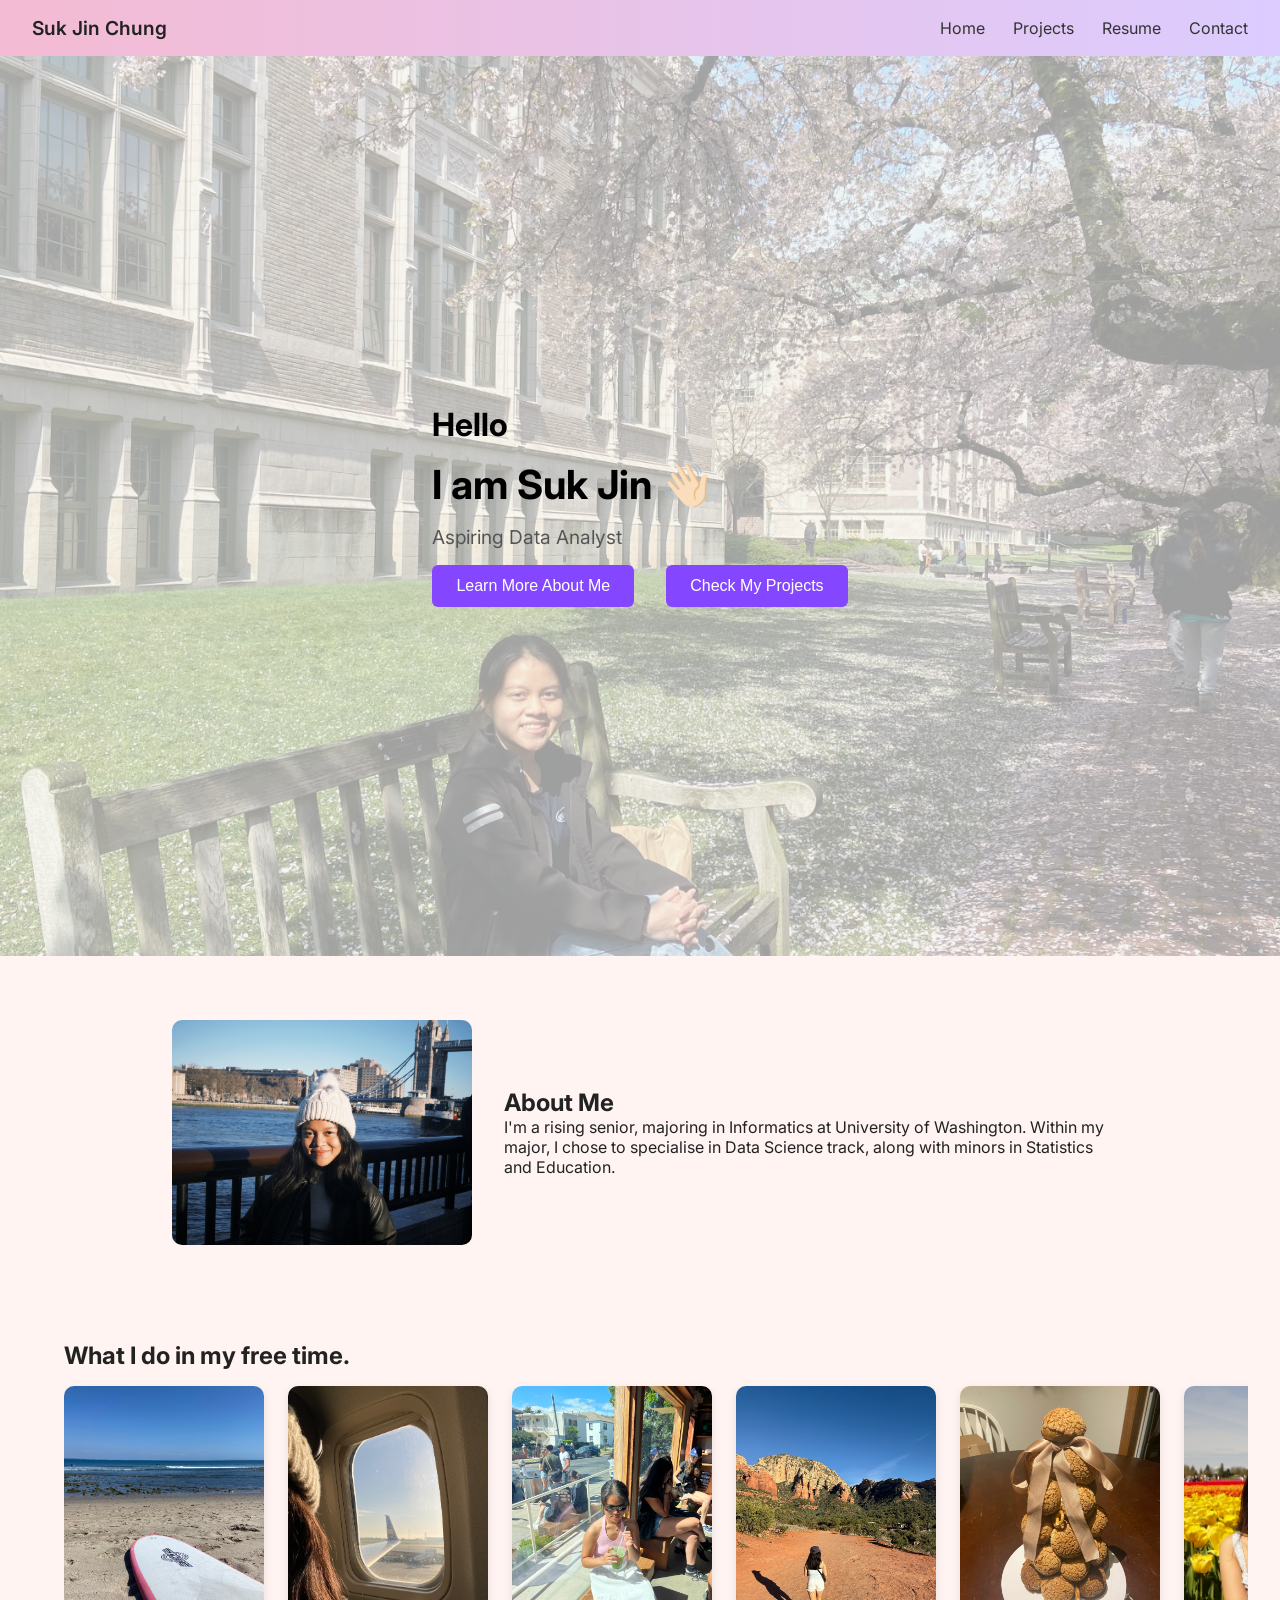
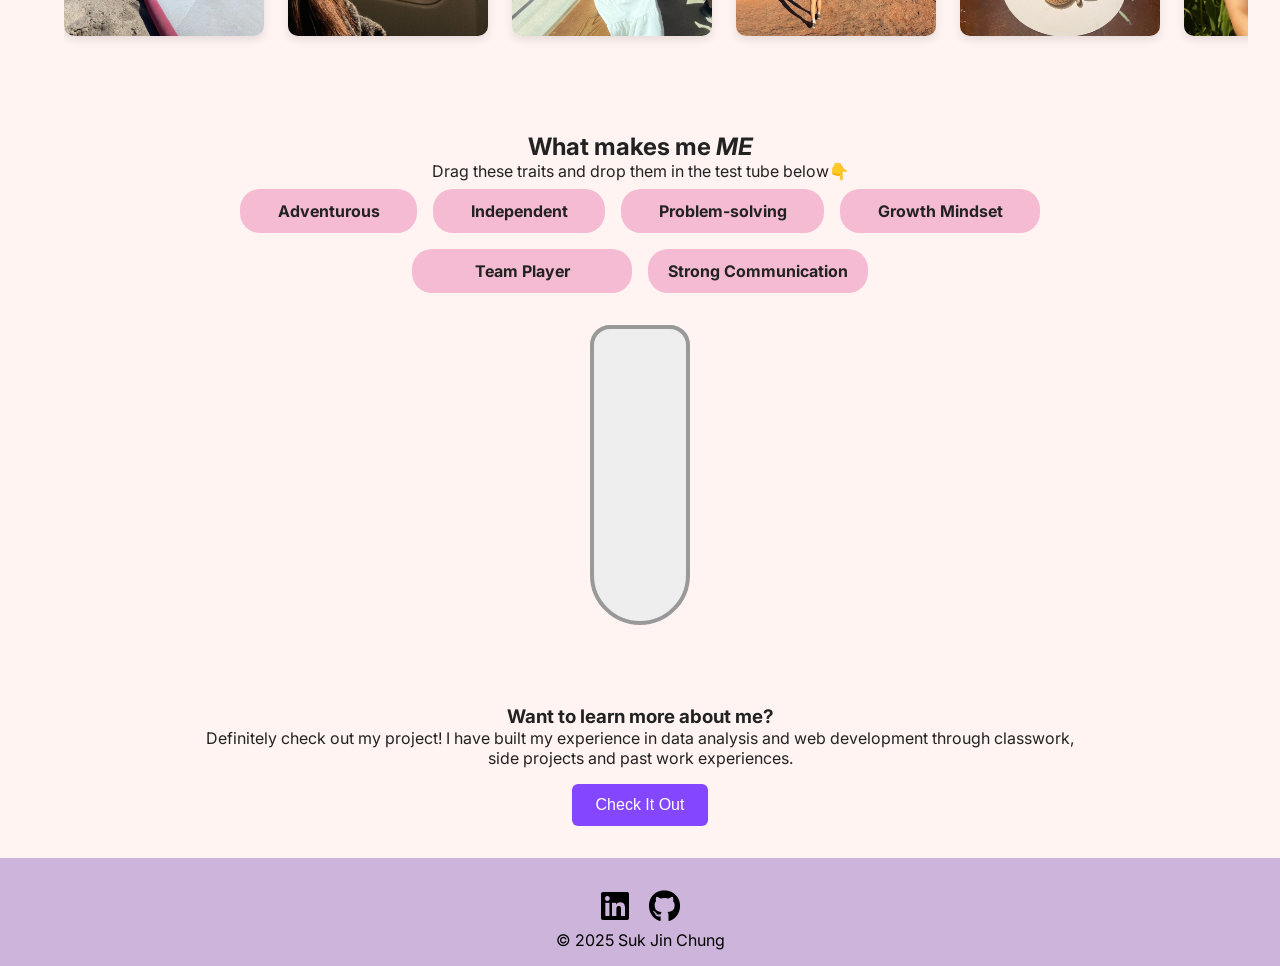
==== index.html @ 687147dd "updates files" ====
<!DOCTYPE html>
<html lang="en">
    <head>
        <meta charset="UTF-8" />
        <meta name="viewport" content="width=device-width, initial-scale=1.0" />
        <title>Suk Jin Chung | Portfolio</title>
        <link rel="stylesheet" href="/style.css" />
        <link rel="stylesheet" href="https://cdnjs.cloudflare.com/ajax/libs/font-awesome/6.5.0/css/all.min.css" />
        <link href="https://fonts.googleapis.com/css2?family=Inter:wght@400;600&display=swap" rel="stylesheet" />
    </head>

    <body>
        <div class="wrapper">
        <nav>
            <div class="logo">Suk Jin Chung</div>
            <div class="nav-links">
                <a href="index.html">Home</a>
                <a href="projects.html">Projects</a>
                <a href="https://drive.google.com/file/d/1RbLULfdV2YJrlM1Jq-Now0sCA2J9s1gR/view?usp=sharing" target="_blank">Resume</a>
                <a href="contact.html">Contact</a>
            </div>
        </nav>
        
        <main>
            <section class="hero">
                <img src="assets/quad2.jpeg" alt="Photo of Suk Jin Chung" class="bg-pic"/>
                <div class="hero-content">
                    <h1 id="hello">Hello</h1>
                    <h1>I am Suk Jin 👋🏻</h1>
                    <div class="rotating-text">
                        <div class="text-wrapper">
                          <p>Aspiring Data Analyst</p>
                          <p>Aspiring Web Developer</p>
                          <p>Lifelong Learner</p> 
                        </div>
                    </div>
                    <div class="button-wrapper">
                        <a href="#about">
                            <button class="primary-btn">Learn More About Me</button>
                        </a>
                        <a href="projects.html">
                            <button class="primary-btn">Check My Projects</button>
                        </a>
                    </div>
                </div>
            </section>      
        </main>

        <div class="section-wrapper">
            <section id="about" class="about-section">
                <img src="assets/london_headshot.JPG" alt="Photo of Suk Jin Chung" class="about-img"/>
                <div class="about-text">
                    <h2>About Me</h1>
                    <p>I'm a rising senior, majoring in Informatics at University of Washington. Within my major, I 
                        chose to specialise in Data Science track, along with minors in Statistics and Education.
                    </p>
                </div>
            </section>
    
            <section id="gallery" class="photo-gallery">
                <h2>What I do in my free time.</h2>
                <div class="gallery-scroll">
                    <div class="photo-card">
                        <div class="card-inner">
                            <div class="card-front">
                                <img src="/assets/surfing.jpeg" alt="surfing picture">
                            </div>
                            <div class="card-back">
                                <p>My new hobby! Recently learned <b>surfing</b> in San Diego and immediately fell in love with this water sports🌊</p>
                            </div>
                        </div>
                    </div>
                    <div class="photo-card">
                        <div class="card-inner">
                            <div class="card-front">
                                <img src="/assets/flight_pic.jpeg" alt="flight picture">
                            </div>
                            <div class="card-back">
                                <p>I love <b>traveling</b>! (sometimes solo) My most recent trip is the one-month Europe Trip✈️</p>
                            </div>
                        </div>
                    </div>
                    <div class="photo-card">
                        <div class="card-inner">
                            <div class="card-front">
                                <img src="/assets/matcha.jpeg" alt="mathca girl picture">
                            </div>
                            <div class="card-back">
                                <p>I'm a <b>matcha</b> girlie. I'll choose matcha over coffee any day anytime🍵</p>
                            </div>
                        </div>
                    </div>
                    <div class="photo-card">
                        <div class="card-inner">
                            <div class="card-front">
                                <img src="/assets/arizonaTrip.JPG" alt="Photo 1">
                            </div>
                            <div class="card-back">
                                <p>I like <b>hiking</b> too! This is me hiking at the Devil's Bridge Trailhead in Arizona☀️</p>
                            </div>
                        </div>
                    </div>
                    <div class="photo-card">
                        <div class="card-inner">
                            <div class="card-front">
                                <img src="assets/creampuff.jpeg" alt="Photo 2">
                            </div>
                            <div class="card-back">
                                <p><b>Baking</b> has been my hobby since high school. This is a cream puff tower I made for Thanksgiving🎂</p>
                            </div>
                        </div>
                    </div>
                    <div class="photo-card">
                        <div class="card-inner">
                            <div class="card-front">
                                <img src="assets/tulip_headshot.JPG" alt="Photo 2">
                            </div>
                            <div class="card-back">
                                <p>I like to <b>explore new places</b>. I took this picture in the tulip town called Skagit Valley🌷</p>
                            </div>
                        </div>
                    </div>
                    <div class="photo-card">
                        <div class="card-inner">
                            <div class="card-front">
                                <img src="assets/dubs.jpeg" alt="Photo 2">
                            </div>
                            <div class="card-back">
                                <p>Sometimes you will see me going to <b>social events</b> on campus and this is me & UW mascot, dubs🐶</p>
                            </div>
                        </div>
                    </div>
                </div>
            </section>

            <section id="me-section" class="me-section">
                <h2>What makes me <em>ME</em></h2>
                <p>Drag these traits and drop them in the test tube below👇</p>
                <div class="traits" id="traits-container">
                    <div class="trait" draggable="true" data-trait="Independent">Independent</div>
                    <div class="trait" draggable="true" data-trait="Adventurous">Adventurous</div>
                    <div class="trait" draggable="true" data-trait="Team Player">Team Player</div>
                    <div class="trait" draggable="true" data-trait="Growth Mindset">Growth Mindset</div>
                    <div class="trait" draggable="true" data-trait="Strong Communication">Strong Communication</div>
                    <div class="trait" draggable="true" data-trait="Problem-solving">Problem-solving</div>
                </div>
              
                <div class="test-tube" id="test-tube">
                    <div class="tube-fill" id="tube-fill">
                        <div class="bubbles" id="bubbles"></div>
                    </div>
                </div>

                <div id="me-image-wrapper" class="hidden">
                    <img id="me-image" src="assets/tawau.JPG" alt="Suk Jin Chung" />
                    <p class="retry-hint">👈 Tap to try again</p>
                </div>
            </section> 

            <section class="learn-more-section">
                <h3>Want to learn more about me?</h3>
                <p>Definitely check out my project! I have built my experience in data analysis and web development through classwork, 
                    side projects and past work experiences.</p>
                <a href="projects.html">
                    <button class="primary-btn">Check It Out</button>
                </a>
            </section>
            </div>
        <footer>
            <div class="social-icons">
                <a href="https://www.linkedin.com/in/suk-jin003/" target="_blank" aria-label="LinkedIn">
                    <i class="fab fa-linkedin fa-2x"></i>
                </a>
                <a href="https://github.com/sukjin620" target="_blank" aria-label="GitHub">
                    <i class="fab fa-github fa-2x"></i>
                </a>
            </div>
            <p>© 2025 Suk Jin Chung</p>
        </footer>
        </div>
        <script src="script.js"></script>
    </body>
</html>
---- style.css ----
*{    
    margin: 0;
    padding: 0;
    box-sizing: border-box;
}

body{
    font-family: 'Inter', sans-serif;
    background-color: #f4f4f4;
    color: #222;
}
  
nav{
    display: flex;
    justify-content: space-between;
    align-items: center;
    padding: 1rem 2rem;
    background-image: linear-gradient(to right, #f4bbd3, #dcccff);
    position: sticky;
    top: 0;
    z-index: 1000;
}
 
.logo{
    font-weight: 600;
    font-size: 1.2rem;
}
  
.nav-links a{
    margin-left: 1.5rem;
    text-decoration: none;
    color: #333;
    transition: color 0.3s ease;
}
  
.nav-links a:hover{
    color: #0077cc;
}

.wrapper {
    display: flex;
    flex-direction: column;
    min-height: 100vh;
}

footer{
    position: relative;
    text-align: center;
    color: black;
    z-index: 10;
    background-color: #cdb4db;
}

footer p{
    padding-bottom: 1rem;
}

.social-icons{
    margin-top: 2rem;
    margin-bottom: 0.5rem;
}

.social-icons a{
    margin: 0 0.5rem;
    color: #000;
    cursor: pointer;
    text-decoration: none;
}

.social-icons a:hover{
    color: #555;
}

/* Home Page Styling*/
main{
    flex: 1;
    margin: auto;
    padding: 0 2rem;
}

#hello{
    font-size: 2em;
}

.rotating-text {
    height: 1.5em; 
    overflow: hidden;
    position: relative;
  }
  
.text-wrapper{
    display: inline-block;
    animation: scrollText 9s infinite linear forwards;
}
  
.text-wrapper p {
    margin: 0;
    height: 1.5em;
}
  
@keyframes scrollText {
    0%   { transform: translateY(0); }
    20%  { transform: translateY(0); }

    25%  { transform: translateY(-1.9em); }
    45%  { transform: translateY(-1.9em); }

    50%  { transform: translateY(-3.6em); }
    70%  { transform: translateY(-3.6em); }

    75%  { transform: translateY(0); } 
    100% { transform: translateY(0); }
  }
  

.primary-btn{
    padding: 0.75rem 1.5rem;
    font-size: 1rem;
    background-color: #8447ff;
    color: white;
    border: none;
    border-radius: 6px;
    cursor: pointer;
    margin-top: 2rem;
    display: block;
    margin: 1rem auto 0 auto;
    transition: background-color 0.3s ease;
}

.hero-content a{
    text-decoration: none;
}
  
.primary-btn:hover{
    background-color: #af2bbf;
}

.hero{
    width: 100%;
    min-height: 100vh;
    display: flex;
    align-items: center;
    justify-content: center;
    color: black;
}

.bg-pic{
    position: absolute;
    width: 100%;
    height: 100%;
    opacity: 0.35;
    z-index: -1;
    object-fit: cover;
}
  
.hero h1{
    font-size: 2.5rem;
    margin-bottom: 1rem;
}
  
.hero p{
    font-size: 1.2rem;
    color: #555;
}

.button-wrapper{
    display: flex;
    gap: 2rem;
}

.section-wrapper{
    background-color: #FFF4F2;
}

.about-section{
    display: flex;
    align-items: center;
    justify-content: center;
    gap: 2rem;
    padding: 4rem 2rem;
    max-width: 1000px;
    margin: auto;
    flex-wrap: wrap; 
}

.about-img{
    width: 300px;
    max-width: 100%;
    border-radius: 10px;
    object-fit: cover;
}

.about-text{
    flex: 1;
    min-width: 250px;
}

.photo-gallery {
    padding: 2rem;
    text-align: left;
    margin-left: 2rem;
}

.gallery-scroll {
    display: flex;
    gap: 1.5rem;
    overflow-x: auto;
    padding: 1rem 0;
    scroll-snap-type: x mandatory;
}

.photo-card {
    width: 200px;
    height: 250px;
    perspective: 1000px;
    flex: 0 0 auto;
    scroll-snap-align: start;
}

.card-inner {
    width: 100%;
    height: 100%;
    position: relative;
    transform-style: preserve-3d;
    transition: transform 0.6s;
}

.photo-card:hover .card-inner {
    transform: rotateY(180deg);
}

.card-front, .card-back {
    width: 100%;
    height: 100%;
    position: absolute;
    backface-visibility: hidden;
    border-radius: 10px;
    overflow: hidden;
    box-shadow: 0 4px 10px rgba(0, 0, 0, 0.1);
}

.card-front img {
    width: 100%;
    height: 100%;
    object-fit: cover;
}

.card-back {
    background-color: #f4f4f4;
    color: #333;
    transform: rotateY(180deg);
    display: flex;
    align-items: center;
    justify-content: center;
    padding: 1rem;
}

.me-section {
    text-align: center;
    padding: 3rem 2rem;
    width: 70%;
    margin: auto;
}

.traits {
    display: flex;
    flex-wrap: wrap;
    justify-content: center;
    gap: 1rem;
    margin-top: 0.5rem;
    margin-bottom: 2rem;
    padding: 0 1rem;
}

.trait {
    background-color: #f4bbd3;
    padding: 0.75rem 1.2rem;
    border-radius: 20px;
    cursor: grab;
    font-weight: bold;
    transition: transform 0.2s;
    flex: 1 1 auto;
    min-width: 140px;       
    max-width: 220px;
    text-align: center;
}

.trait:active{
    transform: scale(1.1);
  }

.test-tube{
    position: relative;
    width: 100px;
    height: 300px;
    margin: 2rem auto;
    border: 4px solid #999;
    border-radius: 20px 20px 50px 50px;
    overflow: hidden;
    background-color: #eee;
}

.tube-fill{
    position: absolute;
    bottom: 0;
    width: 100%;
    height: 0%;
    background: linear-gradient(to top, #ffc0cb, #d17bb5);
    transition: height 0.5s ease;
    overflow: hidden;
}

.bubbles{
    position: absolute;
    width: 100%;
    height: 100%;
    background-image: radial-gradient(circle, rgba(255,255,255,0.7) 4px, transparent 4px);
    background-size: 20px 20px;
    animation: bubble 2s infinite linear;
    opacity: 0.4;
}

@keyframes bubble{
    from {
      background-position: 0 100%;
    }
    to {
      background-position: 0 0%;
    }
}
#me-image-wrapper{
    text-align: center;
    opacity: 0;
}
  
#me-image-wrapper.visible {
    display: block;
    opacity: 1;
    transition: opacity 0.5s ease;
    cursor: pointer;
}

#me-image-wrapper.hidden {
    display: none;
  }

#me-image {
    margin-top: 2rem;
    width: 200px;
    border-radius: 50%;
    transition: opacity 0.5s ease;
    opacity: 1;
}

.retry-hint {
    margin-top: 0.5rem;
    font-size: 0.9rem;
    color: #666;
}

.learn-more-section{
    text-align: center;
    width: 70%;
    margin: auto;
    padding-bottom: 2rem;
    background-color: #FFF4F2;
}

.learn-more-section a{
    text-decoration: none;
}

  
/* Projects Page Styling*/
.projects-main{
    background-color: #FFF4F2;
    width: 100vw;
    padding: 2rem;
}

.filter-btn.active {
    background-color: #d17bb5;
    color: white;
}

.project-menu{
    text-align: left;
}

.project-menu button {
    background-color: #f4bbd3;
    border: none;
    padding: 0.6rem 1.2rem;
    margin: 0.5rem;
    border-radius: 20px;
    cursor: pointer;
    font-weight: bold;
    transition: background-color 0.3s;
    font-size: 0.8em;
}
  
.project-menu button.active, .project-menu button:hover {
    background-color: #d17bb5;
}
  
.gallery{
    display: grid;
    grid-template-columns: repeat(auto-fit, minmax(280px, 1fr));
    gap: 2rem;
    margin-top: 1rem;
    margin-bottom: 1rem;
}

.card{
    width: 100%;
    max-width: 400px;
    background-color: #fff;
    border-radius: 10px;
    padding: 1.5rem;
    box-shadow: 0 4px 8px rgba(0,0,0,0.05);
    transition: transform 0.2s ease;
}
  
.card:hover{
    transform: scale(1.05);
    box-shadow: 0 6px 20px rgba(0, 0, 0, 0.15);
}
  
.card h2{
    font-size: clamp(1.2rem, 2.5vw, 1.4rem);
    margin-bottom: 0.5rem;
}
  
.card p{
    color: #555;
    font-size: clamp(0.9rem, 2vw, 1rem);
    margin-bottom: 0.75rem;
}

.project-img{
    height: 180px;
    width: 100%;
    object-fit: cover;
    display: block;
    margin-top: 0.5rem;
    margin-bottom: 0.75rem;
}
  
.card a{
    text-decoration: none;
    font-size: clamp(0.9rem, 2vw, 1rem);
    color: #0077cc;
    font-weight: 500;
}

.card a:hover {
    text-decoration: underline;
}
   
.card-tags{
    margin-top: 0.5rem;
    display: flex;
    gap: 0.4rem;
    font-size: clamp(0.8rem, 2vw, 1rem);
    flex-wrap: wrap;
}
  
.tag.area{
    background-color: #e74c3c;
    color: white;
    border-radius: 12px;
    padding: 0.3rem 0.7rem;
    font-size: 0.75rem;
}

.tag.tool{
    background-color: #27ae60;
    color: white;
    border-radius: 12px;
    padding: 0.3rem 0.7rem;
    font-size: 0.75rem;
}
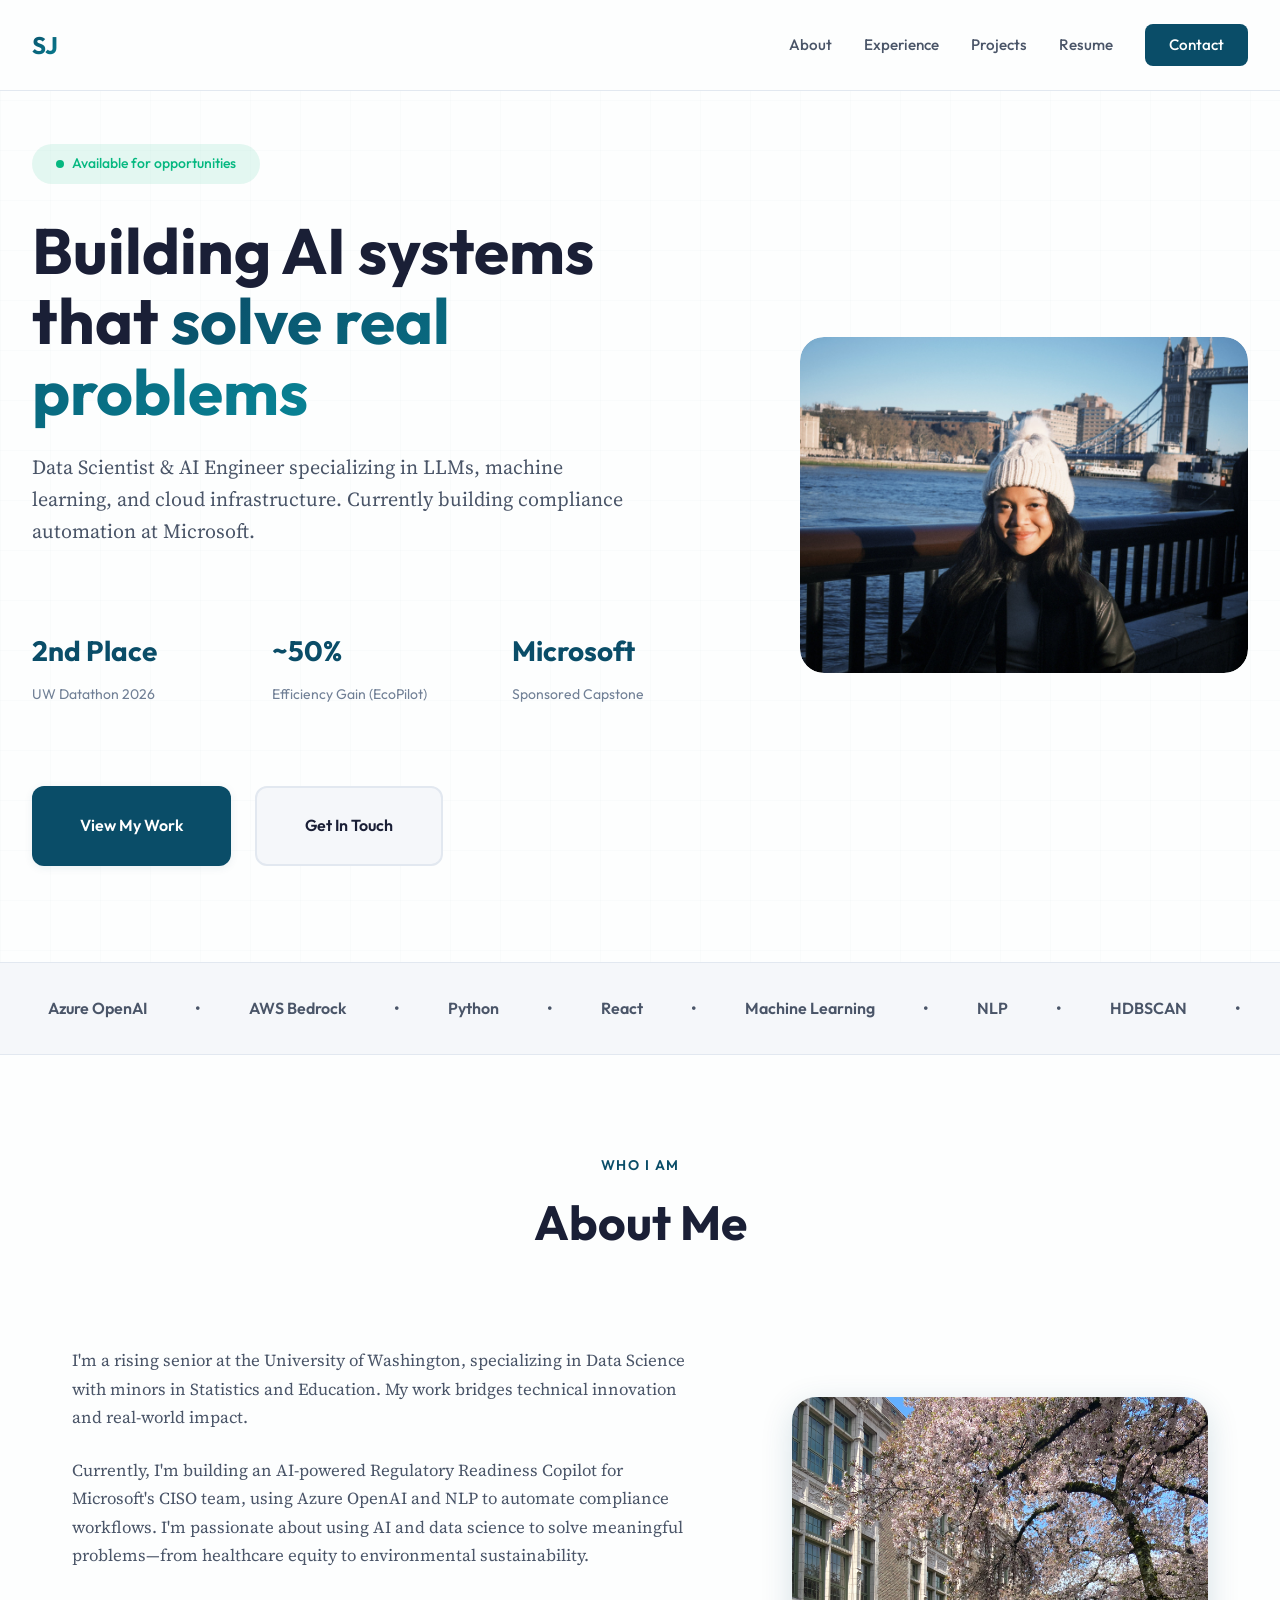
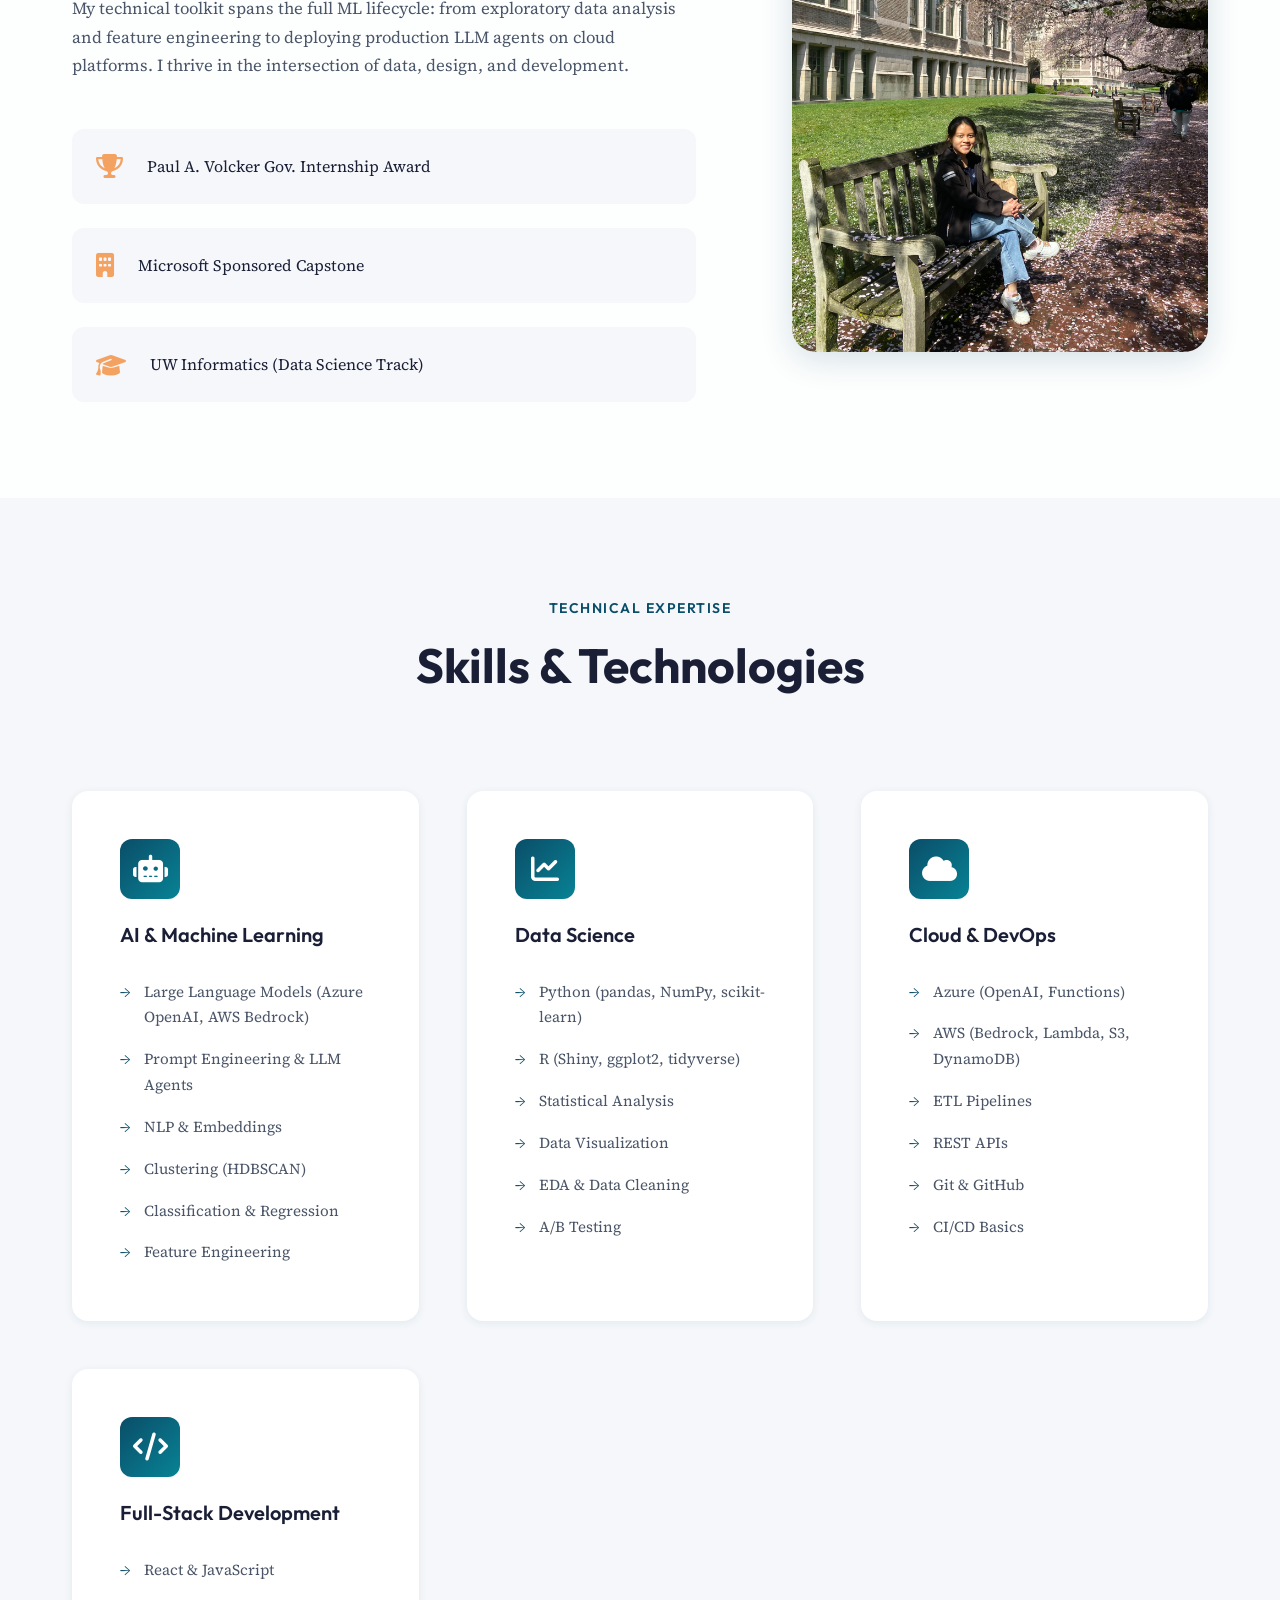
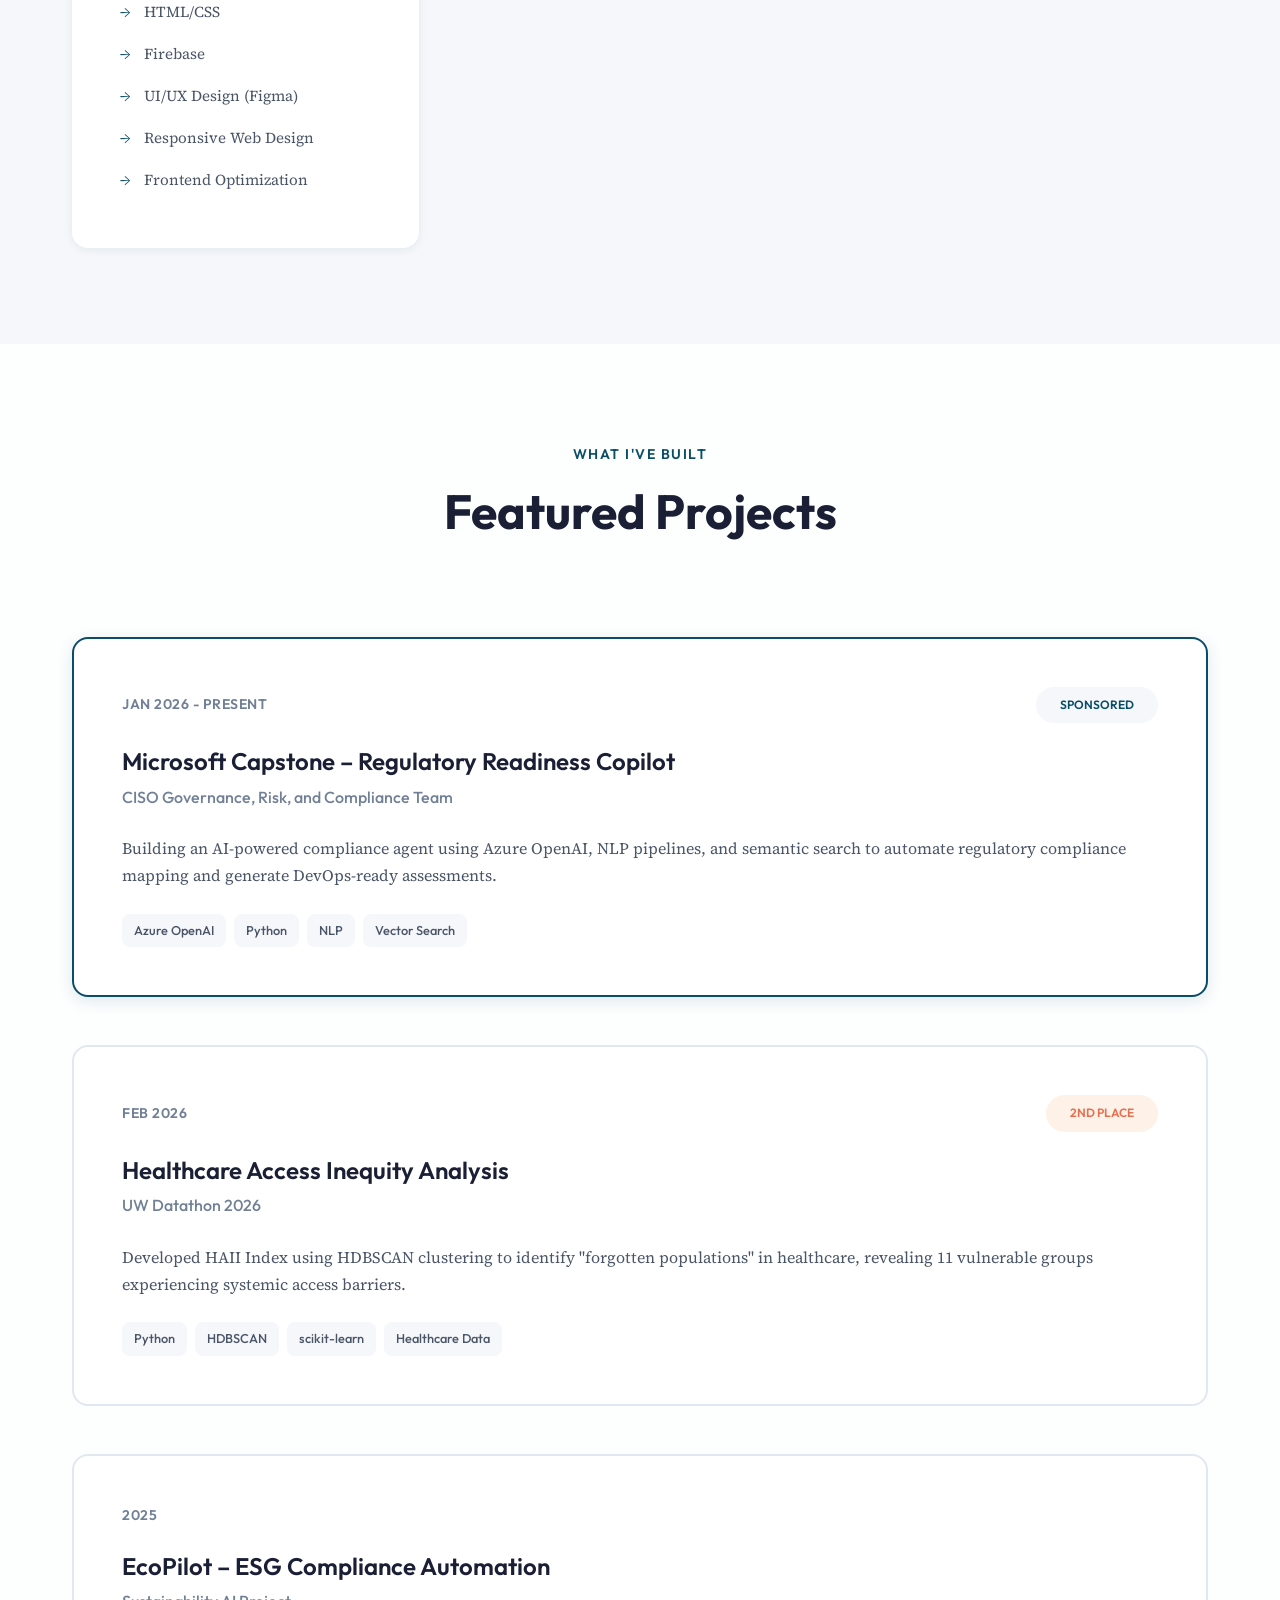
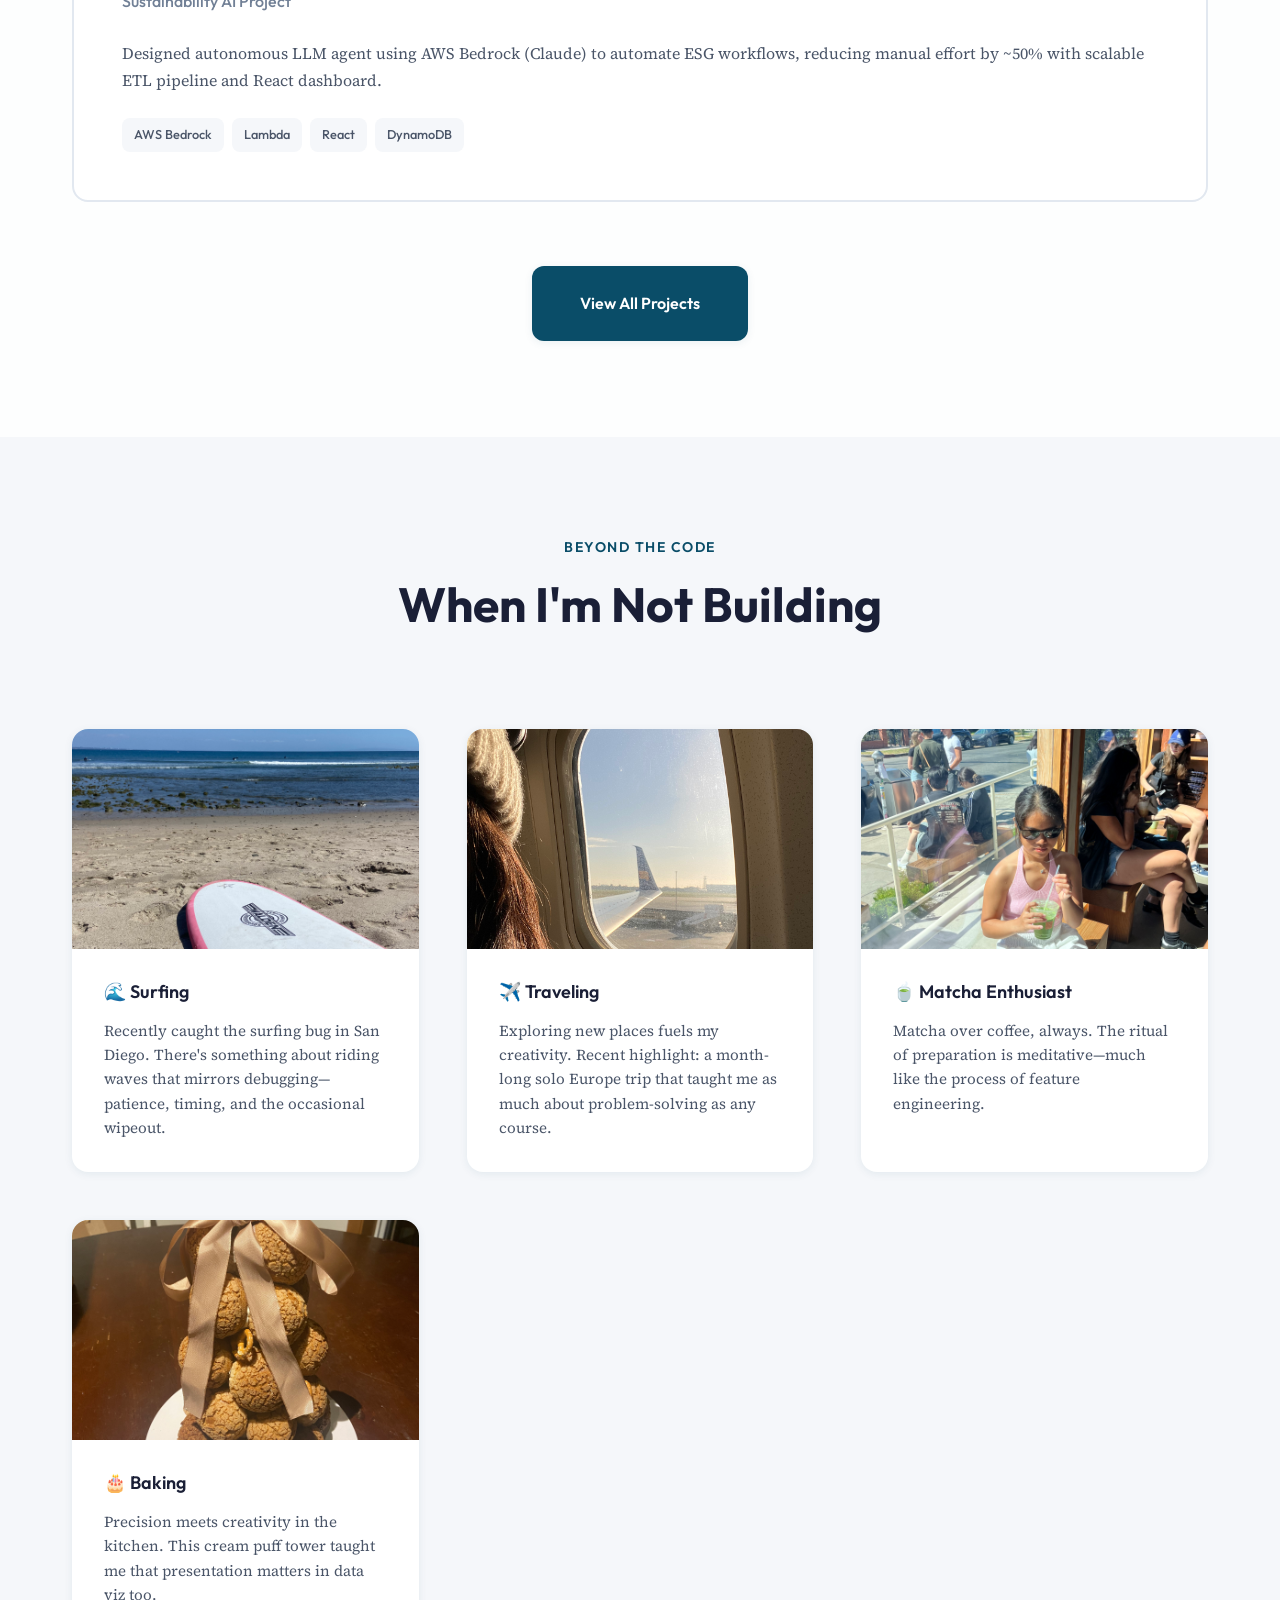
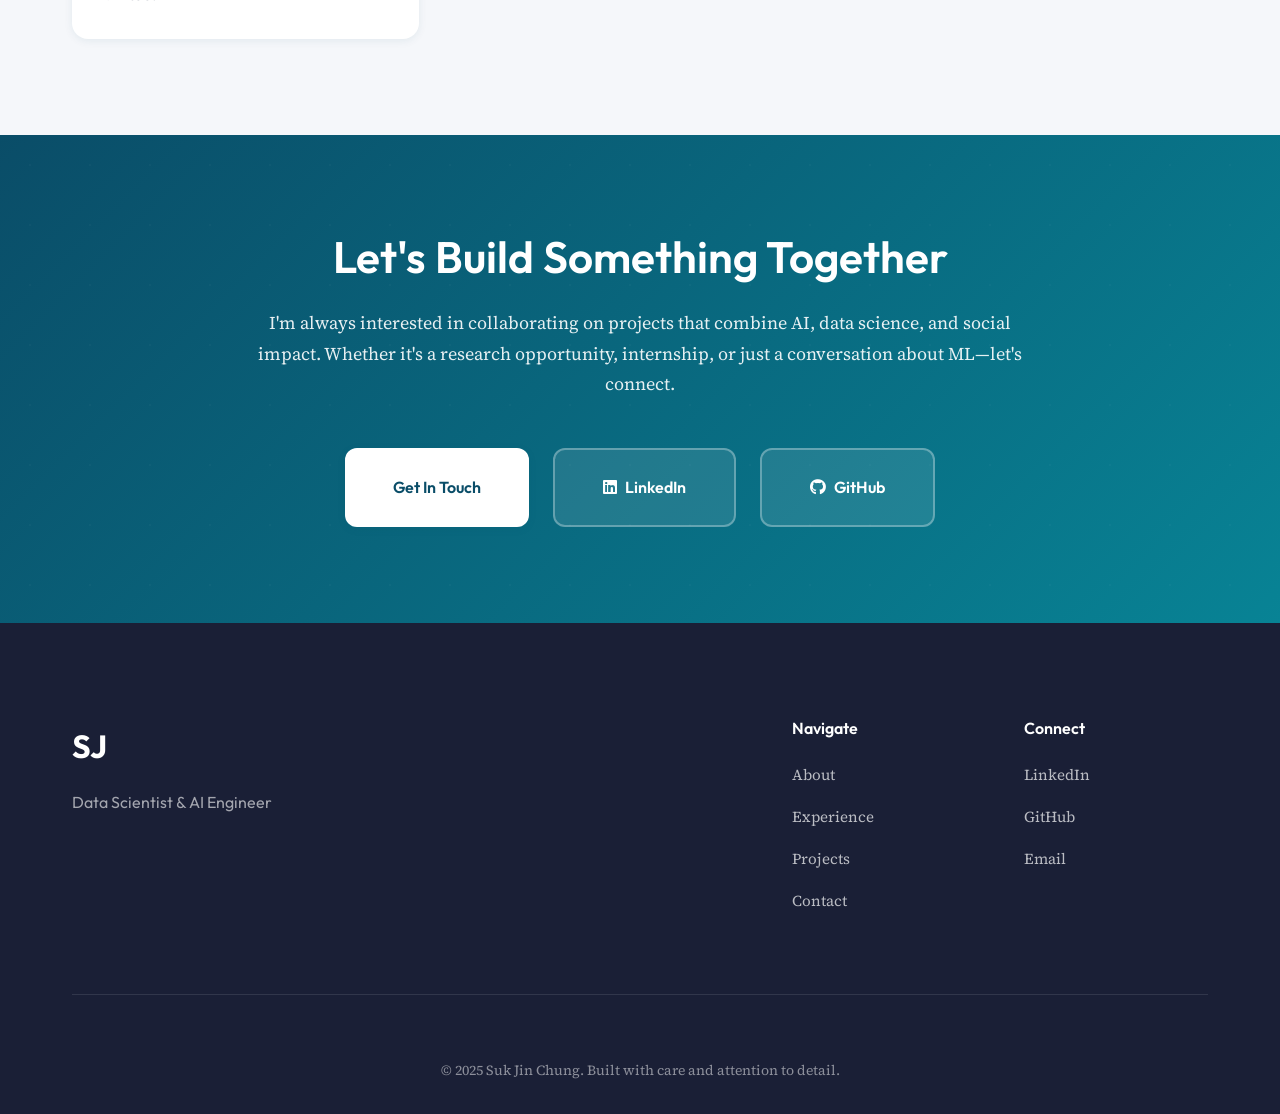
==== commit 47e0d345: "update design" ====
--- a/index.html
+++ b/index.html
@@ -1,183 +1,404 @@
 <!DOCTYPE html>
 <html lang="en">
-    <head>
-        <meta charset="UTF-8" />
-        <meta name="viewport" content="width=device-width, initial-scale=1.0" />
-        <title>Suk Jin Chung | Portfolio</title>
-        <link rel="stylesheet" href="/style.css" />
-        <link rel="stylesheet" href="https://cdnjs.cloudflare.com/ajax/libs/font-awesome/6.5.0/css/all.min.css" />
-        <link href="https://fonts.googleapis.com/css2?family=Inter:wght@400;600&display=swap" rel="stylesheet" />
-    </head>
-
-    <body>
-        <div class="wrapper">
-        <nav>
-            <div class="logo">Suk Jin Chung</div>
+<head>
+    <meta charset="UTF-8">
+    <meta name="viewport" content="width=device-width, initial-scale=1.0">
+    <title>Suk Jin Chung | Data Scientist & AI Engineer</title>
+    <link rel="stylesheet" href="style.css">
+    <link rel="stylesheet" href="https://cdnjs.cloudflare.com/ajax/libs/font-awesome/6.5.0/css/all.min.css">
+    <link href="https://fonts.googleapis.com/css2?family=Outfit:wght@300;400;600;700&family=Source+Serif+4:wght@400;600&display=swap" rel="stylesheet">
+</head>
+<body>
+    <!-- Navigation -->
+    <nav class="navbar">
+        <div class="nav-container">
+            <a href="index.html" class="logo">SJ</a>
             <div class="nav-links">
-                <a href="index.html">Home</a>
+                <a href="#about">About</a>
+                <a href="#experience">Experience</a>
                 <a href="projects.html">Projects</a>
                 <a href="https://drive.google.com/file/d/1RbLULfdV2YJrlM1Jq-Now0sCA2J9s1gR/view?usp=sharing" target="_blank">Resume</a>
-                <a href="contact.html">Contact</a>
-            </div>
-        </nav>
-        
-        <main>
-            <section class="hero">
-                <img src="assets/quad2.jpeg" alt="Photo of Suk Jin Chung" class="bg-pic"/>
-                <div class="hero-content">
-                    <h1 id="hello">Hello</h1>
-                    <h1>I am Suk Jin 👋🏻</h1>
-                    <div class="rotating-text">
-                        <div class="text-wrapper">
-                          <p>Aspiring Data Analyst</p>
-                          <p>Aspiring Web Developer</p>
-                          <p>Lifelong Learner</p> 
+                <a href="contact.html" class="nav-cta">Contact</a>
+            </div>
+            <button class="mobile-toggle" aria-label="Toggle menu">
+                <span></span>
+                <span></span>
+                <span></span>
+            </button>
+        </div>
+    </nav>
+
+    <!-- Hero Section -->
+    <section class="hero">
+        <div class="hero-container">
+            <div class="hero-content">
+                <div class="hero-badge">
+                    <span class="badge-dot"></span>
+                    Available for opportunities
+                </div>
+                <h1 class="hero-title">
+                    Building AI systems that <span class="highlight">solve real problems</span>
+                </h1>
+                <p class="hero-subtitle">
+                    Data Scientist & AI Engineer specializing in LLMs, machine learning, and cloud infrastructure. 
+                    Currently building compliance automation at Microsoft.
+                </p>
+                <div class="hero-stats">
+                    <div class="stat">
+                        <div class="stat-number">2nd Place</div>
+                        <div class="stat-label">UW Datathon 2026</div>
+                    </div>
+                    <div class="stat">
+                        <div class="stat-number">~50%</div>
+                        <div class="stat-label">Efficiency Gain (EcoPilot)</div>
+                    </div>
+                    <div class="stat">
+                        <div class="stat-number">Microsoft</div>
+                        <div class="stat-label">Sponsored Capstone</div>
+                    </div>
+                </div>
+                <div class="hero-cta">
+                    <a href="projects.html" class="btn btn-primary">View My Work</a>
+                    <a href="contact.html" class="btn btn-secondary">Get In Touch</a>
+                </div>
+            </div>
+            <div class="hero-image">
+                <div class="image-wrapper">
+                    <img src="assets/london_headshot.JPG" alt="Suk Jin Chung">
+                    <div class="image-decoration"></div>
+                </div>
+            </div>
+        </div>
+        <div class="hero-background">
+            <div class="grid-overlay"></div>
+        </div>
+    </section>
+
+    <!-- Tech Stack Marquee -->
+    <section class="tech-marquee">
+        <div class="marquee">
+            <div class="marquee-content">
+                <span>Azure OpenAI</span>
+                <span>•</span>
+                <span>AWS Bedrock</span>
+                <span>•</span>
+                <span>Python</span>
+                <span>•</span>
+                <span>React</span>
+                <span>•</span>
+                <span>Machine Learning</span>
+                <span>•</span>
+                <span>NLP</span>
+                <span>•</span>
+                <span>HDBSCAN</span>
+                <span>•</span>
+                <span>scikit-learn</span>
+                <span>•</span>
+            </div>
+            <div class="marquee-content" aria-hidden="true">
+                <span>Azure OpenAI</span>
+                <span>•</span>
+                <span>AWS Bedrock</span>
+                <span>•</span>
+                <span>Python</span>
+                <span>•</span>
+                <span>React</span>
+                <span>•</span>
+                <span>Machine Learning</span>
+                <span>•</span>
+                <span>NLP</span>
+                <span>•</span>
+                <span>HDBSCAN</span>
+                <span>•</span>
+                <span>scikit-learn</span>
+                <span>•</span>
+            </div>
+        </div>
+    </section>
+
+    <!-- About Section -->
+    <section id="about" class="about">
+        <div class="container">
+            <div class="section-header">
+                <span class="section-label">Who I Am</span>
+                <h2 class="section-title">About Me</h2>
+            </div>
+            <div class="about-grid">
+                <div class="about-text">
+                    <p class="lead">
+                        I'm a rising senior at the University of Washington, specializing in Data Science with minors 
+                        in Statistics and Education. My work bridges technical innovation and real-world impact.
+                    </p>
+                    <p>
+                        Currently, I'm building an AI-powered Regulatory Readiness Copilot for Microsoft's CISO team, 
+                        using Azure OpenAI and NLP to automate compliance workflows. I'm passionate about using AI 
+                        and data science to solve meaningful problems—from healthcare equity to environmental sustainability.
+                    </p>
+                    <p>
+                        My technical toolkit spans the full ML lifecycle: from exploratory data analysis and feature 
+                        engineering to deploying production LLM agents on cloud platforms. I thrive in the intersection 
+                        of data, design, and development.
+                    </p>
+                    <div class="about-highlights">
+                        <div class="highlight-item">
+                            <i class="fas fa-trophy"></i>
+                            <span>Paul A. Volcker Gov. Internship Award </span>
                         </div>
-                    </div>
-                    <div class="button-wrapper">
-                        <a href="#about">
-                            <button class="primary-btn">Learn More About Me</button>
-                        </a>
-                        <a href="projects.html">
-                            <button class="primary-btn">Check My Projects</button>
-                        </a>
-                    </div>
-                </div>
-            </section>      
-        </main>
-
-        <div class="section-wrapper">
-            <section id="about" class="about-section">
-                <img src="assets/london_headshot.JPG" alt="Photo of Suk Jin Chung" class="about-img"/>
-                <div class="about-text">
-                    <h2>About Me</h1>
-                    <p>I'm a rising senior, majoring in Informatics at University of Washington. Within my major, I 
-                        chose to specialise in Data Science track, along with minors in Statistics and Education.
-                    </p>
-                </div>
-            </section>
-    
-            <section id="gallery" class="photo-gallery">
-                <h2>What I do in my free time.</h2>
-                <div class="gallery-scroll">
-                    <div class="photo-card">
-                        <div class="card-inner">
-                            <div class="card-front">
-                                <img src="/assets/surfing.jpeg" alt="surfing picture">
-                            </div>
-                            <div class="card-back">
-                                <p>My new hobby! Recently learned <b>surfing</b> in San Diego and immediately fell in love with this water sports🌊</p>
-                            </div>
+                        <div class="highlight-item">
+                            <i class="fas fa-building"></i>
+                            <span>Microsoft Sponsored Capstone</span>
                         </div>
-                    </div>
-                    <div class="photo-card">
-                        <div class="card-inner">
-                            <div class="card-front">
-                                <img src="/assets/flight_pic.jpeg" alt="flight picture">
-                            </div>
-                            <div class="card-back">
-                                <p>I love <b>traveling</b>! (sometimes solo) My most recent trip is the one-month Europe Trip✈️</p>
-                            </div>
+                        <div class="highlight-item">
+                            <i class="fas fa-graduation-cap"></i>
+                            <span>UW Informatics (Data Science Track)</span>
                         </div>
                     </div>
-                    <div class="photo-card">
-                        <div class="card-inner">
-                            <div class="card-front">
-                                <img src="/assets/matcha.jpeg" alt="mathca girl picture">
-                            </div>
-                            <div class="card-back">
-                                <p>I'm a <b>matcha</b> girlie. I'll choose matcha over coffee any day anytime🍵</p>
-                            </div>
-                        </div>
-                    </div>
-                    <div class="photo-card">
-                        <div class="card-inner">
-                            <div class="card-front">
-                                <img src="/assets/arizonaTrip.JPG" alt="Photo 1">
-                            </div>
-                            <div class="card-back">
-                                <p>I like <b>hiking</b> too! This is me hiking at the Devil's Bridge Trailhead in Arizona☀️</p>
-                            </div>
-                        </div>
-                    </div>
-                    <div class="photo-card">
-                        <div class="card-inner">
-                            <div class="card-front">
-                                <img src="assets/creampuff.jpeg" alt="Photo 2">
-                            </div>
-                            <div class="card-back">
-                                <p><b>Baking</b> has been my hobby since high school. This is a cream puff tower I made for Thanksgiving🎂</p>
-                            </div>
-                        </div>
-                    </div>
-                    <div class="photo-card">
-                        <div class="card-inner">
-                            <div class="card-front">
-                                <img src="assets/tulip_headshot.JPG" alt="Photo 2">
-                            </div>
-                            <div class="card-back">
-                                <p>I like to <b>explore new places</b>. I took this picture in the tulip town called Skagit Valley🌷</p>
-                            </div>
-                        </div>
-                    </div>
-                    <div class="photo-card">
-                        <div class="card-inner">
-                            <div class="card-front">
-                                <img src="assets/dubs.jpeg" alt="Photo 2">
-                            </div>
-                            <div class="card-back">
-                                <p>Sometimes you will see me going to <b>social events</b> on campus and this is me & UW mascot, dubs🐶</p>
-                            </div>
-                        </div>
-                    </div>
-                </div>
-            </section>
-
-            <section id="me-section" class="me-section">
-                <h2>What makes me <em>ME</em></h2>
-                <p>Drag these traits and drop them in the test tube below👇</p>
-                <div class="traits" id="traits-container">
-                    <div class="trait" draggable="true" data-trait="Independent">Independent</div>
-                    <div class="trait" draggable="true" data-trait="Adventurous">Adventurous</div>
-                    <div class="trait" draggable="true" data-trait="Team Player">Team Player</div>
-                    <div class="trait" draggable="true" data-trait="Growth Mindset">Growth Mindset</div>
-                    <div class="trait" draggable="true" data-trait="Strong Communication">Strong Communication</div>
-                    <div class="trait" draggable="true" data-trait="Problem-solving">Problem-solving</div>
-                </div>
-              
-                <div class="test-tube" id="test-tube">
-                    <div class="tube-fill" id="tube-fill">
-                        <div class="bubbles" id="bubbles"></div>
-                    </div>
-                </div>
-
-                <div id="me-image-wrapper" class="hidden">
-                    <img id="me-image" src="assets/tawau.JPG" alt="Suk Jin Chung" />
-                    <p class="retry-hint">👈 Tap to try again</p>
-                </div>
-            </section> 
-
-            <section class="learn-more-section">
-                <h3>Want to learn more about me?</h3>
-                <p>Definitely check out my project! I have built my experience in data analysis and web development through classwork, 
-                    side projects and past work experiences.</p>
-                <a href="projects.html">
-                    <button class="primary-btn">Check It Out</button>
-                </a>
-            </section>
-            </div>
-        <footer>
-            <div class="social-icons">
-                <a href="https://www.linkedin.com/in/suk-jin003/" target="_blank" aria-label="LinkedIn">
-                    <i class="fab fa-linkedin fa-2x"></i>
-                </a>
-                <a href="https://github.com/sukjin620" target="_blank" aria-label="GitHub">
-                    <i class="fab fa-github fa-2x"></i>
-                </a>
-            </div>
-            <p>© 2025 Suk Jin Chung</p>
-        </footer>
-        </div>
-        <script src="script.js"></script>
-    </body>
-</html>
+                </div>
+                <div class="about-image">
+                    <img src="assets/quad2.jpeg" alt="Suk Jin at UW">
+                </div>
+            </div>
+        </div>
+    </section>
+
+    <!-- Skills Section -->
+    <section class="skills">
+        <div class="container">
+            <div class="section-header">
+                <span class="section-label">Technical Expertise</span>
+                <h2 class="section-title">Skills & Technologies</h2>
+            </div>
+            <div class="skills-grid">
+                <div class="skill-category">
+                    <div class="skill-icon">
+                        <i class="fas fa-robot"></i>
+                    </div>
+                    <h3>AI & Machine Learning</h3>
+                    <ul>
+                        <li>Large Language Models (Azure OpenAI, AWS Bedrock)</li>
+                        <li>Prompt Engineering & LLM Agents</li>
+                        <li>NLP & Embeddings</li>
+                        <li>Clustering (HDBSCAN)</li>
+                        <li>Classification & Regression</li>
+                        <li>Feature Engineering</li>
+                    </ul>
+                </div>
+                <div class="skill-category">
+                    <div class="skill-icon">
+                        <i class="fas fa-chart-line"></i>
+                    </div>
+                    <h3>Data Science</h3>
+                    <ul>
+                        <li>Python (pandas, NumPy, scikit-learn)</li>
+                        <li>R (Shiny, ggplot2, tidyverse)</li>
+                        <li>Statistical Analysis</li>
+                        <li>Data Visualization</li>
+                        <li>EDA & Data Cleaning</li>
+                        <li>A/B Testing</li>
+                    </ul>
+                </div>
+                <div class="skill-category">
+                    <div class="skill-icon">
+                        <i class="fas fa-cloud"></i>
+                    </div>
+                    <h3>Cloud & DevOps</h3>
+                    <ul>
+                        <li>Azure (OpenAI, Functions)</li>
+                        <li>AWS (Bedrock, Lambda, S3, DynamoDB)</li>
+                        <li>ETL Pipelines</li>
+                        <li>REST APIs</li>
+                        <li>Git & GitHub</li>
+                        <li>CI/CD Basics</li>
+                    </ul>
+                </div>
+                <div class="skill-category">
+                    <div class="skill-icon">
+                        <i class="fas fa-code"></i>
+                    </div>
+                    <h3>Full-Stack Development</h3>
+                    <ul>
+                        <li>React & JavaScript</li>
+                        <li>HTML/CSS</li>
+                        <li>Firebase</li>
+                        <li>UI/UX Design (Figma)</li>
+                        <li>Responsive Web Design</li>
+                        <li>Frontend Optimization</li>
+                    </ul>
+                </div>
+            </div>
+        </div>
+    </section>
+
+    <!-- Experience Preview -->
+    <section id="experience" class="experience">
+        <div class="container">
+            <div class="section-header">
+                <span class="section-label">What I've Built</span>
+                <h2 class="section-title">Featured Projects</h2>
+            </div>
+            <div class="experience-grid">
+                <div class="experience-card featured">
+                    <div class="card-header">
+                        <span class="card-label">Jan 2026 - Present</span>
+                        <span class="card-badge">Sponsored</span>
+                    </div>
+                    <h3>Microsoft Capstone – Regulatory Readiness Copilot</h3>
+                    <p class="card-subtitle">CISO Governance, Risk, and Compliance Team</p>
+                    <p class="card-description">
+                        Building an AI-powered compliance agent using Azure OpenAI, NLP pipelines, and semantic 
+                        search to automate regulatory compliance mapping and generate DevOps-ready assessments.
+                    </p>
+                    <div class="card-tech">
+                        <span>Azure OpenAI</span>
+                        <span>Python</span>
+                        <span>NLP</span>
+                        <span>Vector Search</span>
+                    </div>
+                </div>
+
+                <div class="experience-card">
+                    <div class="card-header">
+                        <span class="card-label">Feb 2026</span>
+                        <span class="card-badge award">2nd Place</span>
+                    </div>
+                    <h3>Healthcare Access Inequity Analysis</h3>
+                    <p class="card-subtitle">UW Datathon 2026</p>
+                    <p class="card-description">
+                        Developed HAII Index using HDBSCAN clustering to identify "forgotten populations" in 
+                        healthcare, revealing 11 vulnerable groups experiencing systemic access barriers.
+                    </p>
+                    <div class="card-tech">
+                        <span>Python</span>
+                        <span>HDBSCAN</span>
+                        <span>scikit-learn</span>
+                        <span>Healthcare Data</span>
+                    </div>
+                </div>
+
+                <div class="experience-card">
+                    <div class="card-header">
+                        <span class="card-label">2025</span>
+                    </div>
+                    <h3>EcoPilot – ESG Compliance Automation</h3>
+                    <p class="card-subtitle">Sustainability AI Project</p>
+                    <p class="card-description">
+                        Designed autonomous LLM agent using AWS Bedrock (Claude) to automate ESG workflows, 
+                        reducing manual effort by ~50% with scalable ETL pipeline and React dashboard.
+                    </p>
+                    <div class="card-tech">
+                        <span>AWS Bedrock</span>
+                        <span>Lambda</span>
+                        <span>React</span>
+                        <span>DynamoDB</span>
+                    </div>
+                </div>
+            </div>
+            <div class="experience-cta">
+                <a href="projects.html" class="btn btn-primary">View All Projects</a>
+            </div>
+        </div>
+    </section>
+
+    <!-- Personal Touch -->
+    <section class="personal">
+        <div class="container">
+            <div class="section-header">
+                <span class="section-label">Beyond the Code</span>
+                <h2 class="section-title">When I'm Not Building</h2>
+            </div>
+            <div class="personal-grid">
+                <div class="personal-card">
+                    <div class="personal-image">
+                        <img src="assets/surfing.jpeg" alt="Surfing">
+                    </div>
+                    <div class="personal-content">
+                        <h3>🌊 Surfing</h3>
+                        <p>Recently caught the surfing bug in San Diego. There's something about riding waves that mirrors debugging—patience, timing, and the occasional wipeout.</p>
+                    </div>
+                </div>
+                <div class="personal-card">
+                    <div class="personal-image">
+                        <img src="assets/flight_pic.jpeg" alt="Travel">
+                    </div>
+                    <div class="personal-content">
+                        <h3>✈️ Traveling</h3>
+                        <p>Exploring new places fuels my creativity. Recent highlight: a month-long solo Europe trip that taught me as much about problem-solving as any course.</p>
+                    </div>
+                </div>
+                <div class="personal-card">
+                    <div class="personal-image">
+                        <img src="assets/matcha.jpeg" alt="Matcha">
+                    </div>
+                    <div class="personal-content">
+                        <h3>🍵 Matcha Enthusiast</h3>
+                        <p>Matcha over coffee, always. The ritual of preparation is meditative—much like the process of feature engineering.</p>
+                    </div>
+                </div>
+                <div class="personal-card">
+                    <div class="personal-image">
+                        <img src="assets/creampuff.jpeg" alt="Baking">
+                    </div>
+                    <div class="personal-content">
+                        <h3>🎂 Baking</h3>
+                        <p>Precision meets creativity in the kitchen. This cream puff tower taught me that presentation matters in data viz too.</p>
+                    </div>
+                </div>
+            </div>
+        </div>
+    </section>
+
+    <!-- CTA Section -->
+    <section class="cta">
+        <div class="container">
+            <div class="cta-content">
+                <h2>Let's Build Something Together</h2>
+                <p>
+                    I'm always interested in collaborating on projects that combine AI, data science, and social impact. 
+                    Whether it's a research opportunity, internship, or just a conversation about ML—let's connect.
+                </p>
+                <div class="cta-buttons">
+                    <a href="contact.html" class="btn btn-primary">Get In Touch</a>
+                    <a href="https://www.linkedin.com/in/suk-jin003/" target="_blank" class="btn btn-secondary">
+                        <i class="fab fa-linkedin"></i> LinkedIn
+                    </a>
+                    <a href="https://github.com/sukjin620" target="_blank" class="btn btn-secondary">
+                        <i class="fab fa-github"></i> GitHub
+                    </a>
+                </div>
+            </div>
+        </div>
+    </section>
+
+    <!-- Footer -->
+    <footer class="footer">
+        <div class="container">
+            <div class="footer-content">
+                <div class="footer-left">
+                    <div class="footer-logo">SJ</div>
+                    <p>Data Scientist & AI Engineer</p>
+                </div>
+                <div class="footer-links">
+                    <div class="footer-column">
+                        <h4>Navigate</h4>
+                        <a href="#about">About</a>
+                        <a href="#experience">Experience</a>
+                        <a href="projects.html">Projects</a>
+                        <a href="contact.html">Contact</a>
+                    </div>
+                    <div class="footer-column">
+                        <h4>Connect</h4>
+                        <a href="https://www.linkedin.com/in/suk-jin003/" target="_blank">LinkedIn</a>
+                        <a href="https://github.com/sukjin620" target="_blank">GitHub</a>
+                        <a href="mailto:your.email@example.com">Email</a>
+                    </div>
+                </div>
+            </div>
+            <div class="footer-bottom">
+                <p>&copy; 2025 Suk Jin Chung. Built with care and attention to detail.</p>
+            </div>
+        </div>
+    </footer>
+
+    <script src="script.js"></script>
+</body>
+</html>
--- a/style.css
+++ b/style.css
@@ -1,482 +1,1508 @@
-*{    
+* {
     margin: 0;
     padding: 0;
     box-sizing: border-box;
 }
 
-body{
-    font-family: 'Inter', sans-serif;
-    background-color: #f4f4f4;
-    color: #222;
-}
-  
-nav{
+:root {
+    /* Colors */
+    --color-primary: #0A4D68;
+    --color-primary-light: #088395;
+    --color-accent: #F4A261;
+    --color-accent-warm: #E76F51;
+    --color-bg: #FDFEFE;
+    --color-bg-secondary: #F5F7FA;
+    --color-text: #1A1F36;
+    --color-text-secondary: #4A5568;
+    --color-text-muted: #718096;
+    --color-border: #E2E8F0;
+    --color-success: #05B880;
+    
+    /* Typography */
+    --font-display: 'Outfit', sans-serif;
+    --font-body: 'Source Serif 4', serif;
+    
+    /* Spacing */
+    --spacing-xs: 0.5rem;
+    --spacing-sm: 1rem;
+    --spacing-md: 1.5rem;
+    --spacing-lg: 2rem;
+    --spacing-xl: 3rem;
+    --spacing-2xl: 4rem;
+    --spacing-3xl: 6rem;
+    
+    /* Border Radius */
+    --radius-sm: 8px;
+    --radius-md: 12px;
+    --radius-lg: 16px;
+    --radius-xl: 24px;
+    
+    /* Shadows */
+    --shadow-sm: 0 2px 8px rgba(10, 77, 104, 0.08);
+    --shadow-md: 0 4px 16px rgba(10, 77, 104, 0.12);
+    --shadow-lg: 0 8px 32px rgba(10, 77, 104, 0.16);
+    --shadow-xl: 0 16px 48px rgba(10, 77, 104, 0.2);
+    
+    /* Transitions */
+    --transition-fast: 0.15s ease;
+    --transition-base: 0.3s ease;
+    --transition-slow: 0.5s ease;
+}
+
+/* ================================
+   BASE STYLES
+   ================================ */
+
+html {
+    scroll-behavior: smooth;
+    font-size: 16px;
+}
+
+body {
+    font-family: var(--font-body);
+    color: var(--color-text);
+    background-color: var(--color-bg);
+    line-height: 1.7;
+    -webkit-font-smoothing: antialiased;
+    -moz-osx-font-smoothing: grayscale;
+}
+
+h1, h2, h3, h4, h5, h6 {
+    font-family: var(--font-display);
+    font-weight: 600;
+    line-height: 1.2;
+    color: var(--color-text);
+}
+
+a {
+    color: var(--color-primary);
+    text-decoration: none;
+    transition: color var(--transition-base);
+}
+
+a:hover {
+    color: var(--color-primary-light);
+}
+
+img {
+    max-width: 100%;
+    height: auto;
+    display: block;
+}
+
+.container {
+    max-width: 1200px;
+    margin: 0 auto;
+    padding: 0 var(--spacing-lg);
+}
+
+/*  NAVIGATION */
+
+.navbar {
+    position: fixed;
+    top: 0;
+    left: 0;
+    right: 0;
+    z-index: 1000;
+    background: rgba(253, 254, 254, 0.9);
+    backdrop-filter: blur(12px);
+    border-bottom: 1px solid var(--color-border);
+    animation: slideDown 0.5s ease;
+}
+
+@keyframes slideDown {
+    from {
+        transform: translateY(-100%);
+        opacity: 0;
+    }
+    to {
+        transform: translateY(0);
+        opacity: 1;
+    }
+}
+
+.nav-container {
+    max-width: 1400px;
+    margin: 0 auto;
+    padding: var(--spacing-md) var(--spacing-lg);
     display: flex;
     justify-content: space-between;
     align-items: center;
-    padding: 1rem 2rem;
-    background-image: linear-gradient(to right, #f4bbd3, #dcccff);
-    position: sticky;
+}
+
+.logo {
+    font-family: var(--font-display);
+    font-size: 1.5rem;
+    font-weight: 700;
+    color: var(--color-primary);
+    background: linear-gradient(135deg, var(--color-primary) 0%, var(--color-primary-light) 100%);
+    -webkit-background-clip: text;
+    -webkit-text-fill-color: transparent;
+    background-clip: text;
+}
+
+.nav-links {
+    display: flex;
+    gap: var(--spacing-lg);
+    align-items: center;
+}
+
+.nav-links a {
+    font-family: var(--font-display);
+    font-size: 0.95rem;
+    font-weight: 500;
+    color: var(--color-text-secondary);
+    transition: color var(--transition-base);
+    position: relative;
+}
+
+.nav-links a:not(.nav-cta)::after {
+    content: '';
+    position: absolute;
+    bottom: -4px;
+    left: 0;
+    width: 0;
+    height: 2px;
+    background: var(--color-primary);
+    transition: width var(--transition-base);
+}
+
+.nav-links a:not(.nav-cta):hover::after {
+    width: 100%;
+}
+
+.nav-cta {
+    padding: var(--spacing-xs) var(--spacing-md);
+    background: var(--color-primary);
+    color: white !important;
+    border-radius: var(--radius-sm);
+    transition: all var(--transition-base);
+}
+
+.nav-cta:hover {
+    background: var(--color-primary-light);
+    transform: translateY(-2px);
+    box-shadow: var(--shadow-md);
+}
+
+.mobile-toggle {
+    display: none;
+    flex-direction: column;
+    gap: 4px;
+    background: none;
+    border: none;
+    cursor: pointer;
+    padding: var(--spacing-xs);
+}
+
+.mobile-toggle span {
+    width: 24px;
+    height: 2px;
+    background: var(--color-text);
+    transition: all var(--transition-base);
+}
+
+/* HERO SECTION */
+
+.hero {
+    position: relative;
+    min-height: 100vh;
+    display: flex;
+    align-items: center;
+    padding: calc(80px + var(--spacing-2xl)) var(--spacing-lg) var(--spacing-3xl);
+    overflow: hidden;
+}
+
+.hero-container {
+    max-width: 1400px;
+    margin: 0 auto;
+    display: grid;
+    grid-template-columns: 1.2fr 0.8fr;
+    gap: var(--spacing-3xl);
+    align-items: center;
+    position: relative;
+    z-index: 2;
+}
+
+.hero-content {
+    animation: fadeInUp 0.8s ease 0.2s both;
+}
+
+@keyframes fadeInUp {
+    from {
+        opacity: 0;
+        transform: translateY(30px);
+    }
+    to {
+        opacity: 1;
+        transform: translateY(0);
+    }
+}
+
+.hero-badge {
+    display: inline-flex;
+    align-items: center;
+    gap: var(--spacing-xs);
+    padding: var(--spacing-xs) var(--spacing-md);
+    background: rgba(5, 184, 128, 0.1);
+    color: var(--color-success);
+    border-radius: 50px;
+    font-family: var(--font-display);
+    font-size: 0.875rem;
+    font-weight: 500;
+    margin-bottom: var(--spacing-lg);
+}
+
+.badge-dot {
+    width: 8px;
+    height: 8px;
+    background: var(--color-success);
+    border-radius: 50%;
+    animation: pulse 2s ease-in-out infinite;
+}
+
+@keyframes pulse {
+    0%, 100% {
+        opacity: 1;
+    }
+    50% {
+        opacity: 0.5;
+    }
+}
+
+.hero-title {
+    font-size: clamp(2.5rem, 5vw, 4rem);
+    font-weight: 700;
+    margin-bottom: var(--spacing-md);
+    line-height: 1.1;
+}
+
+.highlight {
+    background: linear-gradient(135deg, var(--color-primary) 0%, var(--color-primary-light) 100%);
+    -webkit-background-clip: text;
+    -webkit-text-fill-color: transparent;
+    background-clip: text;
+    position: relative;
+}
+
+.hero-subtitle {
+    font-size: 1.25rem;
+    color: var(--color-text-secondary);
+    margin-bottom: var(--spacing-xl);
+    max-width: 600px;
+    line-height: 1.6;
+}
+
+.hero-stats {
+    display: flex;
+    gap: var(--spacing-xl);
+    margin-bottom: var(--spacing-xl);
+    padding: var(--spacing-lg) 0;
+}
+
+.stat {
+    flex: 1;
+}
+
+.stat-number {
+    font-family: var(--font-display);
+    font-size: 1.75rem;
+    font-weight: 700;
+    color: var(--color-primary);
+    margin-bottom: var(--spacing-xs);
+}
+
+.stat-label {
+    font-size: 0.875rem;
+    color: var(--color-text-muted);
+    font-family: var(--font-display);
+}
+
+.hero-cta {
+    display: flex;
+    gap: var(--spacing-md);
+    flex-wrap: wrap;
+}
+
+.hero-image {
+    animation: fadeInUp 0.8s ease 0.4s both;
+    position: relative;
+}
+
+.image-wrapper {
+    position: relative;
+    border-radius: var(--radius-xl);
+    overflow: hidden;
+}
+
+.image-wrapper img {
+    width: 100%;
+    height: auto;
+    display: block;
+    border-radius: var(--radius-xl);
+    box-shadow: var(--shadow-xl);
+    transition: transform var(--transition-slow);
+}
+
+.image-wrapper:hover img {
+    transform: scale(1.05);
+}
+
+.image-decoration {
+    position: absolute;
+    top: -20px;
+    right: -20px;
+    width: 200px;
+    height: 200px;
+    background: linear-gradient(135deg, var(--color-primary-light) 0%, var(--color-accent) 100%);
+    border-radius: 50%;
+    opacity: 0.2;
+    z-index: -1;
+    animation: float 6s ease-in-out infinite;
+}
+
+@keyframes float {
+    0%, 100% {
+        transform: translateY(0) rotate(0deg);
+    }
+    50% {
+        transform: translateY(-20px) rotate(180deg);
+    }
+}
+
+.hero-background {
+    position: absolute;
     top: 0;
-    z-index: 1000;
-}
- 
-.logo{
+    left: 0;
+    right: 0;
+    bottom: 0;
+    z-index: 1;
+    overflow: hidden;
+}
+
+.grid-overlay {
+    position: absolute;
+    top: 0;
+    left: 0;
+    right: 0;
+    bottom: 0;
+    background-image: 
+        linear-gradient(rgba(10, 77, 104, 0.03) 1px, transparent 1px),
+        linear-gradient(90deg, rgba(10, 77, 104, 0.03) 1px, transparent 1px);
+    background-size: 50px 50px;
+    opacity: 0.5;
+}
+
+/* BUTTONS */
+
+.btn {
+    display: inline-flex;
+    align-items: center;
+    gap: var(--spacing-xs);
+    padding: var(--spacing-md) var(--spacing-xl);
+    font-family: var(--font-display);
+    font-size: 1rem;
     font-weight: 600;
-    font-size: 1.2rem;
-}
-  
-.nav-links a{
-    margin-left: 1.5rem;
+    border-radius: var(--radius-md);
+    transition: all var(--transition-base);
+    cursor: pointer;
+    border: none;
     text-decoration: none;
-    color: #333;
-    transition: color 0.3s ease;
-}
-  
-.nav-links a:hover{
-    color: #0077cc;
-}
-
-.wrapper {
+}
+
+.btn-primary {
+    background: var(--color-primary);
+    color: white;
+    box-shadow: var(--shadow-sm);
+}
+
+.btn-primary:hover {
+    background: var(--color-primary-light);
+    transform: translateY(-2px);
+    box-shadow: var(--shadow-md);
+    color: white;
+}
+
+.btn-secondary {
+    background: var(--color-bg-secondary);
+    color: var(--color-text);
+    border: 2px solid var(--color-border);
+}
+
+.btn-secondary:hover {
+    background: white;
+    border-color: var(--color-primary);
+    color: var(--color-primary);
+    transform: translateY(-2px);
+    box-shadow: var(--shadow-sm);
+}
+
+/* TECH MARQUEE */
+
+.tech-marquee {
+    background: var(--color-bg-secondary);
+    padding: var(--spacing-lg) 0;
+    border-top: 1px solid var(--color-border);
+    border-bottom: 1px solid var(--color-border);
+    overflow: hidden;
+}
+
+.marquee {
+    display: flex;
+    width: max-content;
+    animation: scroll 30s linear infinite;
+}
+
+@keyframes scroll {
+    0% {
+        transform: translateX(0);
+    }
+    100% {
+        transform: translateX(-50%);
+    }
+}
+
+.marquee-content {
+    display: flex;
+    gap: var(--spacing-xl);
+    padding: 0 var(--spacing-xl);
+    font-family: var(--font-display);
+    font-weight: 600;
+    color: var(--color-text-secondary);
+    white-space: nowrap;
+}
+
+/* SECTION STYLES */
+
+section {
+    padding: var(--spacing-3xl) 0;
+}
+
+.section-header {
+    text-align: center;
+    margin-bottom: var(--spacing-3xl);
+    animation: fadeInUp 0.8s ease both;
+}
+
+.section-label {
+    display: inline-block;
+    font-family: var(--font-display);
+    font-size: 0.875rem;
+    font-weight: 600;
+    text-transform: uppercase;
+    letter-spacing: 1.5px;
+    color: var(--color-primary);
+    margin-bottom: var(--spacing-sm);
+}
+
+.section-title {
+    font-size: clamp(2rem, 4vw, 3rem);
+    font-weight: 700;
+    margin-bottom: var(--spacing-md);
+}
+
+/* ABOUT SECTION */
+
+.about {
+    background: var(--color-bg);
+}
+
+.about-grid {
+    display: grid;
+    grid-template-columns: 1.2fr 0.8fr;
+    gap: var(--spacing-3xl);
+    align-items: center;
+}
+
+.about-text {
+    animation: fadeInUp 0.8s ease 0.2s both;
+}
+
+.lead {
+    font-size: 1.25rem;
+    color: var(--color-text);
+    margin-bottom: var(--spacing-lg);
+    font-weight: 400;
+}
+
+.about-text p {
+    margin-bottom: var(--spacing-md);
+    color: var(--color-text-secondary);
+    font-size: 1.05rem;
+}
+
+.about-highlights {
     display: flex;
     flex-direction: column;
-    min-height: 100vh;
-}
-
-footer{
-    position: relative;
-    text-align: center;
-    color: black;
-    z-index: 10;
-    background-color: #cdb4db;
-}
-
-footer p{
-    padding-bottom: 1rem;
-}
-
-.social-icons{
-    margin-top: 2rem;
-    margin-bottom: 0.5rem;
-}
-
-.social-icons a{
-    margin: 0 0.5rem;
-    color: #000;
-    cursor: pointer;
-    text-decoration: none;
-}
-
-.social-icons a:hover{
-    color: #555;
-}
-
-/* Home Page Styling*/
-main{
-    flex: 1;
-    margin: auto;
-    padding: 0 2rem;
-}
-
-#hello{
-    font-size: 2em;
-}
-
-.rotating-text {
-    height: 1.5em; 
-    overflow: hidden;
-    position: relative;
-  }
-  
-.text-wrapper{
-    display: inline-block;
-    animation: scrollText 9s infinite linear forwards;
-}
-  
-.text-wrapper p {
-    margin: 0;
-    height: 1.5em;
-}
-  
-@keyframes scrollText {
-    0%   { transform: translateY(0); }
-    20%  { transform: translateY(0); }
-
-    25%  { transform: translateY(-1.9em); }
-    45%  { transform: translateY(-1.9em); }
-
-    50%  { transform: translateY(-3.6em); }
-    70%  { transform: translateY(-3.6em); }
-
-    75%  { transform: translateY(0); } 
-    100% { transform: translateY(0); }
-  }
-  
-
-.primary-btn{
-    padding: 0.75rem 1.5rem;
-    font-size: 1rem;
-    background-color: #8447ff;
-    color: white;
-    border: none;
-    border-radius: 6px;
-    cursor: pointer;
-    margin-top: 2rem;
-    display: block;
-    margin: 1rem auto 0 auto;
-    transition: background-color 0.3s ease;
-}
-
-.hero-content a{
-    text-decoration: none;
-}
-  
-.primary-btn:hover{
-    background-color: #af2bbf;
-}
-
-.hero{
+    gap: var(--spacing-md);
+    margin-top: var(--spacing-xl);
+}
+
+.highlight-item {
+    display: flex;
+    align-items: center;
+    gap: var(--spacing-md);
+    padding: var(--spacing-md);
+    background: var(--color-bg-secondary);
+    border-radius: var(--radius-md);
+    transition: all var(--transition-base);
+}
+
+.highlight-item:hover {
+    background: white;
+    box-shadow: var(--shadow-sm);
+    transform: translateX(8px);
+}
+
+.highlight-item i {
+    color: var(--color-accent);
+    font-size: 1.5rem;
+}
+
+.about-image {
+    animation: fadeInUp 0.8s ease 0.4s both;
+}
+
+.about-image img {
     width: 100%;
-    min-height: 100vh;
+    border-radius: var(--radius-xl);
+    box-shadow: var(--shadow-lg);
+}
+
+/* SKILLS SECTION */
+
+.skills {
+    background: var(--color-bg-secondary);
+}
+
+.skills-grid {
+    display: grid;
+    grid-template-columns: repeat(auto-fit, minmax(280px, 1fr));
+    gap: var(--spacing-xl);
+}
+
+.skill-category {
+    background: white;
+    padding: var(--spacing-xl);
+    border-radius: var(--radius-lg);
+    box-shadow: var(--shadow-sm);
+    transition: all var(--transition-base);
+    animation: fadeInUp 0.8s ease both;
+}
+
+.skill-category:nth-child(1) { animation-delay: 0.1s; }
+.skill-category:nth-child(2) { animation-delay: 0.2s; }
+.skill-category:nth-child(3) { animation-delay: 0.3s; }
+.skill-category:nth-child(4) { animation-delay: 0.4s; }
+
+.skill-category:hover {
+    transform: translateY(-8px);
+    box-shadow: var(--shadow-lg);
+}
+
+.skill-icon {
+    width: 60px;
+    height: 60px;
+    background: linear-gradient(135deg, var(--color-primary) 0%, var(--color-primary-light) 100%);
+    border-radius: var(--radius-md);
     display: flex;
     align-items: center;
     justify-content: center;
-    color: black;
-}
-
-.bg-pic{
+    margin-bottom: var(--spacing-md);
+}
+
+.skill-icon i {
+    font-size: 1.75rem;
+    color: white;
+}
+
+.skill-category h3 {
+    font-size: 1.25rem;
+    margin-bottom: var(--spacing-md);
+    color: var(--color-text);
+}
+
+.skill-category ul {
+    list-style: none;
+}
+
+.skill-category li {
+    padding: var(--spacing-xs) 0;
+    color: var(--color-text-secondary);
+    font-size: 0.95rem;
+    position: relative;
+    padding-left: var(--spacing-md);
+}
+
+.skill-category li::before {
+    content: '→';
     position: absolute;
+    left: 0;
+    color: var(--color-primary);
+}
+
+/* EXPERIENCE SECTION */
+
+.experience {
+    background: var(--color-bg);
+}
+
+.experience-grid {
+    display: grid;
+    gap: var(--spacing-xl);
+    margin-bottom: var(--spacing-2xl);
+}
+
+.experience-card {
+    background: white;
+    padding: var(--spacing-xl);
+    border-radius: var(--radius-lg);
+    border: 2px solid var(--color-border);
+    transition: all var(--transition-base);
+    animation: fadeInUp 0.8s ease both;
+}
+
+.experience-card:nth-child(1) { animation-delay: 0.1s; }
+.experience-card:nth-child(2) { animation-delay: 0.2s; }
+.experience-card:nth-child(3) { animation-delay: 0.3s; }
+
+.experience-card.featured {
+    border-color: var(--color-primary);
+    box-shadow: var(--shadow-md);
+}
+
+.experience-card:hover {
+    transform: translateY(-4px);
+    box-shadow: var(--shadow-lg);
+    border-color: var(--color-primary);
+}
+
+.card-header {
+    display: flex;
+    justify-content: space-between;
+    align-items: center;
+    margin-bottom: var(--spacing-md);
+}
+
+.card-label {
+    font-family: var(--font-display);
+    font-size: 0.875rem;
+    font-weight: 600;
+    color: var(--color-text-muted);
+    text-transform: uppercase;
+    letter-spacing: 0.5px;
+}
+
+.card-badge {
+    padding: var(--spacing-xs) var(--spacing-md);
+    background: var(--color-bg-secondary);
+    color: var(--color-primary);
+    border-radius: 50px;
+    font-family: var(--font-display);
+    font-size: 0.75rem;
+    font-weight: 600;
+    text-transform: uppercase;
+}
+
+.card-badge.award {
+    background: rgba(244, 162, 97, 0.15);
+    color: var(--color-accent-warm);
+}
+
+.experience-card h3 {
+    font-size: 1.5rem;
+    margin-bottom: var(--spacing-xs);
+    color: var(--color-text);
+}
+
+.card-subtitle {
+    font-family: var(--font-display);
+    color: var(--color-text-muted);
+    margin-bottom: var(--spacing-md);
+    font-weight: 500;
+}
+
+.card-description {
+    color: var(--color-text-secondary);
+    line-height: 1.7;
+    margin-bottom: var(--spacing-md);
+}
+
+.card-tech {
+    display: flex;
+    flex-wrap: wrap;
+    gap: var(--spacing-xs);
+}
+
+.card-tech span {
+    padding: 6px 12px;
+    background: var(--color-bg-secondary);
+    color: var(--color-text-secondary);
+    border-radius: var(--radius-sm);
+    font-family: var(--font-display);
+    font-size: 0.8rem;
+    font-weight: 500;
+}
+
+.experience-cta {
+    text-align: center;
+}
+
+/* PERSONAL SECTION */
+
+.personal {
+    background: var(--color-bg-secondary);
+}
+
+.personal-grid {
+    display: grid;
+    grid-template-columns: repeat(auto-fit, minmax(280px, 1fr));
+    gap: var(--spacing-xl);
+}
+
+.personal-card {
+    background: white;
+    border-radius: var(--radius-lg);
+    overflow: hidden;
+    box-shadow: var(--shadow-sm);
+    transition: all var(--transition-base);
+    animation: fadeInUp 0.8s ease both;
+}
+
+.personal-card:nth-child(1) { animation-delay: 0.1s; }
+.personal-card:nth-child(2) { animation-delay: 0.2s; }
+.personal-card:nth-child(3) { animation-delay: 0.3s; }
+.personal-card:nth-child(4) { animation-delay: 0.4s; }
+
+.personal-card:hover {
+    transform: translateY(-8px);
+    box-shadow: var(--shadow-lg);
+}
+
+.personal-image {
     width: 100%;
-    height: 100%;
-    opacity: 0.35;
-    z-index: -1;
-    object-fit: cover;
-}
-  
-.hero h1{
-    font-size: 2.5rem;
-    margin-bottom: 1rem;
-}
-  
-.hero p{
-    font-size: 1.2rem;
-    color: #555;
-}
-
-.button-wrapper{
-    display: flex;
-    gap: 2rem;
-}
-
-.section-wrapper{
-    background-color: #FFF4F2;
-}
-
-.about-section{
-    display: flex;
-    align-items: center;
-    justify-content: center;
-    gap: 2rem;
-    padding: 4rem 2rem;
-    max-width: 1000px;
-    margin: auto;
-    flex-wrap: wrap; 
-}
-
-.about-img{
-    width: 300px;
-    max-width: 100%;
-    border-radius: 10px;
-    object-fit: cover;
-}
-
-.about-text{
-    flex: 1;
-    min-width: 250px;
-}
-
-.photo-gallery {
-    padding: 2rem;
-    text-align: left;
-    margin-left: 2rem;
-}
-
-.gallery-scroll {
-    display: flex;
-    gap: 1.5rem;
-    overflow-x: auto;
-    padding: 1rem 0;
-    scroll-snap-type: x mandatory;
-}
-
-.photo-card {
-    width: 200px;
-    height: 250px;
-    perspective: 1000px;
-    flex: 0 0 auto;
-    scroll-snap-align: start;
-}
-
-.card-inner {
-    width: 100%;
-    height: 100%;
-    position: relative;
-    transform-style: preserve-3d;
-    transition: transform 0.6s;
-}
-
-.photo-card:hover .card-inner {
-    transform: rotateY(180deg);
-}
-
-.card-front, .card-back {
-    width: 100%;
-    height: 100%;
-    position: absolute;
-    backface-visibility: hidden;
-    border-radius: 10px;
+    height: 220px;
     overflow: hidden;
-    box-shadow: 0 4px 10px rgba(0, 0, 0, 0.1);
-}
-
-.card-front img {
+}
+
+.personal-image img {
     width: 100%;
     height: 100%;
     object-fit: cover;
-}
-
-.card-back {
-    background-color: #f4f4f4;
-    color: #333;
-    transform: rotateY(180deg);
+    transition: transform var(--transition-slow);
+}
+
+.personal-card:hover .personal-image img {
+    transform: scale(1.1);
+}
+
+.personal-content {
+    padding: var(--spacing-lg);
+}
+
+.personal-content h3 {
+    font-size: 1.125rem;
+    margin-bottom: var(--spacing-sm);
+}
+
+.personal-content p {
+    color: var(--color-text-secondary);
+    font-size: 0.95rem;
+    line-height: 1.6;
+}
+
+/* CTA SECTION */
+
+.cta {
+    background: linear-gradient(135deg, var(--color-primary) 0%, var(--color-primary-light) 100%);
+    color: white;
+    position: relative;
+    overflow: hidden;
+}
+
+.cta::before {
+    content: '';
+    position: absolute;
+    top: 0;
+    left: 0;
+    right: 0;
+    bottom: 0;
+    background: url('data:image/svg+xml,<svg width="60" height="60" xmlns="http://www.w3.org/2000/svg"><circle cx="30" cy="30" r="1" fill="rgba(255,255,255,0.1)"/></svg>');
+    opacity: 0.3;
+}
+
+.cta-content {
+    text-align: center;
+    max-width: 800px;
+    margin: 0 auto;
+    position: relative;
+    z-index: 2;
+}
+
+.cta h2 {
+    font-size: clamp(2rem, 4vw, 2.75rem);
+    color: white;
+    margin-bottom: var(--spacing-md);
+}
+
+.cta p {
+    font-size: 1.125rem;
+    color: rgba(255, 255, 255, 0.9);
+    margin-bottom: var(--spacing-xl);
+    line-height: 1.7;
+}
+
+.cta-buttons {
+    display: flex;
+    justify-content: center;
+    gap: var(--spacing-md);
+    flex-wrap: wrap;
+}
+
+.cta .btn-primary {
+    background: white;
+    color: var(--color-primary);
+}
+
+.cta .btn-primary:hover {
+    background: var(--color-bg-secondary);
+    transform: translateY(-2px);
+    box-shadow: 0 8px 24px rgba(0, 0, 0, 0.2);
+}
+
+.cta .btn-secondary {
+    background: rgba(255, 255, 255, 0.1);
+    color: white;
+    border-color: rgba(255, 255, 255, 0.3);
+}
+
+.cta .btn-secondary:hover {
+    background: rgba(255, 255, 255, 0.2);
+    border-color: white;
+    color: white;
+}
+
+/* ================================
+   FOOTER
+   ================================ */
+
+.footer {
+    background: var(--color-text);
+    color: rgba(255, 255, 255, 0.8);
+    padding: var(--spacing-3xl) 0 var(--spacing-lg);
+}
+
+.footer-content {
+    display: grid;
+    grid-template-columns: 1.5fr 1fr;
+    gap: var(--spacing-3xl);
+    margin-bottom: var(--spacing-2xl);
+    padding-bottom: var(--spacing-2xl);
+    border-bottom: 1px solid rgba(255, 255, 255, 0.1);
+}
+
+.footer-logo {
+    font-family: var(--font-display);
+    font-size: 2rem;
+    font-weight: 700;
+    color: white;
+    margin-bottom: var(--spacing-sm);
+}
+
+.footer-left p {
+    color: rgba(255, 255, 255, 0.6);
+    font-family: var(--font-display);
+}
+
+.footer-links {
+    display: grid;
+    grid-template-columns: repeat(2, 1fr);
+    gap: var(--spacing-xl);
+}
+
+.footer-column h4 {
+    color: white;
+    font-size: 1rem;
+    margin-bottom: var(--spacing-md);
+    font-family: var(--font-display);
+}
+
+.footer-column a {
+    display: block;
+    color: rgba(255, 255, 255, 0.7);
+    margin-bottom: var(--spacing-sm);
+    font-size: 0.95rem;
+    transition: color var(--transition-base);
+}
+
+.footer-column a:hover {
+    color: white;
+    padding-left: 4px;
+}
+
+.footer-bottom {
+    text-align: center;
+}
+
+.footer-bottom p {
+    color: rgba(255, 255, 255, 0.5);
+    font-size: 0.875rem;
+}
+
+/* RESPONSIVE DESIGN */
+
+@media (max-width: 1024px) {
+    .hero-container {
+        grid-template-columns: 1fr;
+        gap: var(--spacing-2xl);
+    }
+    
+    .hero-image {
+        order: -1;
+    }
+    
+    .about-grid {
+        grid-template-columns: 1fr;
+    }
+    
+    .footer-content {
+        grid-template-columns: 1fr;
+    }
+}
+
+@media (max-width: 768px) {
+    :root {
+        --spacing-3xl: 4rem;
+    }
+    
+    .nav-links {
+        display: none;
+    }
+    
+    .mobile-toggle {
+        display: flex;
+    }
+    
+    .hero {
+        padding-top: calc(60px + var(--spacing-xl));
+    }
+    
+    .hero-stats {
+        flex-direction: column;
+        gap: var(--spacing-md);
+    }
+    
+    .hero-cta {
+        flex-direction: column;
+    }
+    
+    .btn {
+        width: 100%;
+        justify-content: center;
+    }
+    
+    .skills-grid {
+        grid-template-columns: 1fr;
+    }
+    
+    .personal-grid {
+        grid-template-columns: 1fr;
+    }
+    
+    .cta-buttons {
+        flex-direction: column;
+    }
+}
+
+@media (max-width: 480px) {
+    .section-title {
+        font-size: 1.75rem;
+    }
+    
+    .hero-title {
+        font-size: 2rem;
+    }
+    
+    .experience-card,
+    .skill-category {
+        padding: var(--spacing-md);
+    }
+}
+
+/* PROJECTS PAGE SPECIFIC STYLES */
+
+/* Projects Hero */
+.projects-hero {
+    min-height: 50vh;
     display: flex;
     align-items: center;
     justify-content: center;
-    padding: 1rem;
-}
-
-.me-section {
+    padding: calc(80px + var(--spacing-3xl)) var(--spacing-lg) var(--spacing-3xl);
+    background: linear-gradient(135deg, var(--color-primary) 0%, var(--color-primary-light) 100%);
+    position: relative;
+    overflow: hidden;
+}
+
+.projects-hero::before {
+    content: '';
+    position: absolute;
+    top: 0;
+    left: 0;
+    right: 0;
+    bottom: 0;
+    background: url('data:image/svg+xml,<svg width="60" height="60" xmlns="http://www.w3.org/2000/svg"><circle cx="30" cy="30" r="1" fill="rgba(255,255,255,0.1)"/></svg>');
+    opacity: 0.3;
+}
+
+.projects-hero-content {
+    max-width: 800px;
+    margin: 0 auto;
     text-align: center;
-    padding: 3rem 2rem;
-    width: 70%;
-    margin: auto;
-}
-
-.traits {
-    display: flex;
+    position: relative;
+    z-index: 2;
+    animation: fadeInUp 0.8s ease both;
+}
+
+.projects-hero h1 {
+    font-size: clamp(2.5rem, 5vw, 4rem);
+    color: white;
+    margin-bottom: var(--spacing-md);
+}
+
+.projects-hero p {
+    font-size: 1.25rem;
+    color: rgba(255, 255, 255, 0.9);
+    line-height: 1.7;
+}
+
+/* Filter Section */
+.filter-section {
+    background: var(--color-bg-secondary);
+    padding: var(--spacing-xl) 0;
+    border-bottom: 1px solid var(--color-border);
+    position: sticky;
+    top: 73px;
+    z-index: 100;
+    backdrop-filter: blur(12px);
+}
+
+.filter-controls {
+    display: flex;
+    gap: var(--spacing-sm);
+    justify-content: center;
     flex-wrap: wrap;
+}
+
+.filter-btn {
+    display: flex;
+    align-items: center;
+    gap: var(--spacing-sm);
+    padding: var(--spacing-sm) var(--spacing-lg);
+    font-family: var(--font-display);
+    font-size: 0.95rem;
+    font-weight: 600;
+    background: white;
+    color: var(--color-text-secondary);
+    border: 2px solid var(--color-border);
+    border-radius: var(--radius-md);
+    cursor: pointer;
+    transition: all var(--transition-base);
+}
+
+.filter-btn:hover {
+    border-color: var(--color-primary);
+    color: var(--color-primary);
+    transform: translateY(-2px);
+    box-shadow: var(--shadow-sm);
+}
+
+.filter-btn.active {
+    background: var(--color-primary);
+    color: white;
+    border-color: var(--color-primary);
+    box-shadow: var(--shadow-md);
+}
+
+.filter-btn .count {
+    display: inline-flex;
+    align-items: center;
     justify-content: center;
-    gap: 1rem;
-    margin-top: 0.5rem;
-    margin-bottom: 2rem;
-    padding: 0 1rem;
-}
-
-.trait {
-    background-color: #f4bbd3;
-    padding: 0.75rem 1.2rem;
-    border-radius: 20px;
-    cursor: grab;
-    font-weight: bold;
-    transition: transform 0.2s;
-    flex: 1 1 auto;
-    min-width: 140px;       
-    max-width: 220px;
+    min-width: 24px;
+    height: 24px;
+    padding: 0 8px;
+    background: rgba(10, 77, 104, 0.1);
+    color: var(--color-primary);
+    border-radius: 12px;
+    font-size: 0.75rem;
+}
+
+.filter-btn.active .count {
+    background: rgba(255, 255, 255, 0.2);
+    color: white;
+}
+
+/* Projects Grid */
+.projects-section {
+    padding: var(--spacing-3xl) 0;
+    background: var(--color-bg);
+}
+
+.projects-grid {
+    display: grid;
+    grid-template-columns: repeat(auto-fill, minmax(380px, 1fr));
+    gap: var(--spacing-xl);
+}
+
+/* Project Cards */
+.project-card {
+    background: white;
+    border-radius: var(--radius-lg);
+    border: 2px solid var(--color-border);
+    overflow: hidden;
+    transition: all var(--transition-base);
+    animation: fadeInUp 0.6s ease both;
+    display: flex;
+    flex-direction: column;
+}
+
+.project-card:hover {
+    transform: translateY(-8px);
+    box-shadow: var(--shadow-xl);
+    border-color: var(--color-primary);
+}
+
+.project-card.featured {
+    border-color: var(--color-primary);
+    background: linear-gradient(to bottom, rgba(10, 77, 104, 0.02) 0%, white 100%);
+}
+
+.project-card.award {
+    border-color: var(--color-accent-warm);
+    background: linear-gradient(to bottom, rgba(231, 111, 81, 0.02) 0%, white 100%);
+}
+
+.project-card.hidden {
+    display: none;
+}
+
+/* Project Header */
+.project-header {
+    display: flex;
+    justify-content: space-between;
+    align-items: flex-start;
+    padding: var(--spacing-lg);
+    padding-bottom: var(--spacing-md);
+}
+
+.project-meta {
+    display: flex;
+    flex-direction: column;
+    gap: var(--spacing-xs);
+}
+
+.project-date {
+    font-family: var(--font-display);
+    font-size: 0.875rem;
+    font-weight: 600;
+    color: var(--color-text-muted);
+    text-transform: uppercase;
+    letter-spacing: 0.5px;
+}
+
+.project-badge {
+    padding: 6px 12px;
+    background: var(--color-bg-secondary);
+    color: var(--color-primary);
+    border-radius: 50px;
+    font-family: var(--font-display);
+    font-size: 0.75rem;
+    font-weight: 700;
+    text-transform: uppercase;
+    letter-spacing: 0.5px;
+}
+
+.project-badge.sponsored {
+    background: rgba(10, 77, 104, 0.1);
+    color: var(--color-primary);
+}
+
+.project-badge.award {
+    background: rgba(231, 111, 81, 0.15);
+    color: var(--color-accent-warm);
+}
+
+.project-category {
+    width: 50px;
+    height: 50px;
+    background: linear-gradient(135deg, var(--color-primary) 0%, var(--color-primary-light) 100%);
+    border-radius: var(--radius-md);
+    display: flex;
+    align-items: center;
+    justify-content: center;
+    flex-shrink: 0;
+}
+
+.project-category i {
+    font-size: 1.5rem;
+    color: white;
+}
+
+/* Project Content */
+.project-content {
+    padding: 0 var(--spacing-lg) var(--spacing-lg);
+    flex: 1;
+    display: flex;
+    flex-direction: column;
+}
+
+.project-card h2 {
+    font-size: 1.5rem;
+    margin-bottom: var(--spacing-xs);
+    color: var(--color-text);
+    line-height: 1.3;
+}
+
+.project-team {
+    font-family: var(--font-display);
+    font-size: 0.9rem;
+    color: var(--color-text-muted);
+    margin-bottom: var(--spacing-md);
+    font-weight: 500;
+}
+
+.project-description {
+    color: var(--color-text-secondary);
+    line-height: 1.7;
+    margin-bottom: var(--spacing-md);
+    flex: 1;
+}
+
+/* Project Impact Stats */
+.project-impact {
+    display: grid;
+    grid-template-columns: repeat(3, 1fr);
+    gap: var(--spacing-md);
+    padding: var(--spacing-md);
+    background: var(--color-bg-secondary);
+    border-radius: var(--radius-sm);
+    margin-bottom: var(--spacing-md);
+}
+
+.impact-stat {
     text-align: center;
 }
 
-.trait:active{
-    transform: scale(1.1);
-  }
-
-.test-tube{
-    position: relative;
-    width: 100px;
-    height: 300px;
-    margin: 2rem auto;
-    border: 4px solid #999;
-    border-radius: 20px 20px 50px 50px;
-    overflow: hidden;
-    background-color: #eee;
-}
-
-.tube-fill{
-    position: absolute;
-    bottom: 0;
-    width: 100%;
-    height: 0%;
-    background: linear-gradient(to top, #ffc0cb, #d17bb5);
-    transition: height 0.5s ease;
-    overflow: hidden;
-}
-
-.bubbles{
-    position: absolute;
-    width: 100%;
-    height: 100%;
-    background-image: radial-gradient(circle, rgba(255,255,255,0.7) 4px, transparent 4px);
-    background-size: 20px 20px;
-    animation: bubble 2s infinite linear;
-    opacity: 0.4;
-}
-
-@keyframes bubble{
-    from {
-      background-position: 0 100%;
-    }
-    to {
-      background-position: 0 0%;
-    }
-}
-#me-image-wrapper{
-    text-align: center;
-    opacity: 0;
-}
-  
-#me-image-wrapper.visible {
+.impact-stat strong {
     display: block;
-    opacity: 1;
-    transition: opacity 0.5s ease;
-    cursor: pointer;
-}
-
-#me-image-wrapper.hidden {
-    display: none;
-  }
-
-#me-image {
-    margin-top: 2rem;
-    width: 200px;
-    border-radius: 50%;
-    transition: opacity 0.5s ease;
-    opacity: 1;
-}
-
-.retry-hint {
-    margin-top: 0.5rem;
+    font-family: var(--font-display);
+    font-size: 1.5rem;
+    color: var(--color-primary);
+    margin-bottom: 4px;
+}
+
+.impact-stat span {
+    font-size: 0.75rem;
+    color: var(--color-text-muted);
+    line-height: 1.3;
+}
+
+/* Project Highlight */
+.project-highlight {
+    display: flex;
+    align-items: center;
+    gap: var(--spacing-sm);
+    padding: var(--spacing-md);
+    background: rgba(5, 184, 128, 0.05);
+    border-left: 3px solid var(--color-success);
+    border-radius: var(--radius-sm);
+    margin-bottom: var(--spacing-md);
+}
+
+.project-highlight i {
+    color: var(--color-success);
+    font-size: 1.25rem;
+}
+
+.project-highlight strong {
+    color: var(--color-success);
+}
+
+/* Project Tags */
+.project-tags {
+    display: flex;
+    flex-wrap: wrap;
+    gap: var(--spacing-xs);
+    margin-bottom: var(--spacing-md);
+}
+
+.tag {
+    padding: 6px 12px;
+    border-radius: var(--radius-sm);
+    font-family: var(--font-display);
+    font-size: 0.8rem;
+    font-weight: 600;
+    transition: all var(--transition-fast);
+}
+
+.tag.tool {
+    background: rgba(10, 77, 104, 0.08);
+    color: var(--color-primary);
+}
+
+.tag.area {
+    background: rgba(244, 162, 97, 0.1);
+    color: var(--color-accent-warm);
+}
+
+.tag:hover {
+    transform: translateY(-2px);
+}
+
+/* Project Links */
+.project-links {
+    display: flex;
+    gap: var(--spacing-sm);
+    flex-wrap: wrap;
+}
+
+.project-link {
+    display: inline-flex;
+    align-items: center;
+    gap: var(--spacing-xs);
+    padding: var(--spacing-sm) var(--spacing-md);
+    background: var(--color-primary);
+    color: white;
+    border-radius: var(--radius-sm);
+    font-family: var(--font-display);
     font-size: 0.9rem;
-    color: #666;
-}
-
-.learn-more-section{
-    text-align: center;
-    width: 70%;
-    margin: auto;
-    padding-bottom: 2rem;
-    background-color: #FFF4F2;
-}
-
-.learn-more-section a{
+    font-weight: 600;
     text-decoration: none;
-}
-
-  
-/* Projects Page Styling*/
-.projects-main{
-    background-color: #FFF4F2;
-    width: 100vw;
-    padding: 2rem;
-}
-
-.filter-btn.active {
-    background-color: #d17bb5;
+    transition: all var(--transition-base);
+}
+
+.project-link:hover {
+    background: var(--color-primary-light);
+    transform: translateY(-2px);
+    box-shadow: var(--shadow-sm);
     color: white;
 }
 
-.project-menu{
-    text-align: left;
-}
-
-.project-menu button {
-    background-color: #f4bbd3;
-    border: none;
-    padding: 0.6rem 1.2rem;
-    margin: 0.5rem;
-    border-radius: 20px;
-    cursor: pointer;
-    font-weight: bold;
-    transition: background-color 0.3s;
-    font-size: 0.8em;
-}
-  
-.project-menu button.active, .project-menu button:hover {
-    background-color: #d17bb5;
-}
-  
-.gallery{
-    display: grid;
-    grid-template-columns: repeat(auto-fit, minmax(280px, 1fr));
-    gap: 2rem;
-    margin-top: 1rem;
-    margin-bottom: 1rem;
-}
-
-.card{
-    width: 100%;
-    max-width: 400px;
-    background-color: #fff;
-    border-radius: 10px;
-    padding: 1.5rem;
-    box-shadow: 0 4px 8px rgba(0,0,0,0.05);
-    transition: transform 0.2s ease;
-}
-  
-.card:hover{
-    transform: scale(1.05);
-    box-shadow: 0 6px 20px rgba(0, 0, 0, 0.15);
-}
-  
-.card h2{
-    font-size: clamp(1.2rem, 2.5vw, 1.4rem);
-    margin-bottom: 0.5rem;
-}
-  
-.card p{
-    color: #555;
-    font-size: clamp(0.9rem, 2vw, 1rem);
-    margin-bottom: 0.75rem;
-}
-
-.project-img{
-    height: 180px;
-    width: 100%;
-    object-fit: cover;
-    display: block;
-    margin-top: 0.5rem;
-    margin-bottom: 0.75rem;
-}
-  
-.card a{
-    text-decoration: none;
-    font-size: clamp(0.9rem, 2vw, 1rem);
-    color: #0077cc;
-    font-weight: 500;
-}
-
-.card a:hover {
-    text-decoration: underline;
-}
-   
-.card-tags{
-    margin-top: 0.5rem;
-    display: flex;
-    gap: 0.4rem;
-    font-size: clamp(0.8rem, 2vw, 1rem);
-    flex-wrap: wrap;
-}
-  
-.tag.area{
-    background-color: #e74c3c;
-    color: white;
-    border-radius: 12px;
-    padding: 0.3rem 0.7rem;
-    font-size: 0.75rem;
-}
-
-.tag.tool{
-    background-color: #27ae60;
-    color: white;
-    border-radius: 12px;
-    padding: 0.3rem 0.7rem;
-    font-size: 0.75rem;
+.project-link.secondary {
+    background: var(--color-bg-secondary);
+    color: var(--color-text);
+    border: 2px solid var(--color-border);
+}
+
+.project-link.secondary:hover {
+    background: white;
+    border-color: var(--color-primary);
+    color: var(--color-primary);
+}
+
+.project-link.disabled {
+    background: var(--color-bg-secondary);
+    color: var(--color-text-muted);
+    cursor: not-allowed;
+    opacity: 0.6;
+}
+
+.project-link.disabled:hover {
+    transform: none;
+    box-shadow: none;
+}
+
+/* Stagger Animation for Cards */
+.project-card:nth-child(1) { animation-delay: 0.05s; }
+.project-card:nth-child(2) { animation-delay: 0.1s; }
+.project-card:nth-child(3) { animation-delay: 0.15s; }
+.project-card:nth-child(4) { animation-delay: 0.2s; }
+.project-card:nth-child(5) { animation-delay: 0.25s; }
+.project-card:nth-child(6) { animation-delay: 0.3s; }
+.project-card:nth-child(7) { animation-delay: 0.35s; }
+.project-card:nth-child(8) { animation-delay: 0.4s; }
+.project-card:nth-child(9) { animation-delay: 0.45s; }
+.project-card:nth-child(10) { animation-delay: 0.5s; }
+.project-card:nth-child(11) { animation-delay: 0.55s; }
+
+/* Responsive Design */
+@media (max-width: 1024px) {
+    .projects-grid {
+        grid-template-columns: repeat(auto-fill, minmax(320px, 1fr));
+    }
+    
+    .project-impact {
+        grid-template-columns: 1fr;
+        gap: var(--spacing-sm);
+    }
+}
+
+@media (max-width: 768px) {
+    .projects-hero {
+        min-height: 40vh;
+        padding: calc(60px + var(--spacing-xl)) var(--spacing-md) var(--spacing-xl);
+    }
+    
+    .filter-section {
+        top: 60px;
+    }
+    
+    .filter-controls {
+        gap: var(--spacing-xs);
+    }
+    
+    .filter-btn {
+        padding: var(--spacing-xs) var(--spacing-md);
+        font-size: 0.85rem;
+    }
+    
+    .filter-btn span:first-child {
+        display: none;
+    }
+    
+    .filter-btn::before {
+        content: attr(data-category);
+        text-transform: capitalize;
+    }
+    
+    .projects-grid {
+        grid-template-columns: 1fr;
+        gap: var(--spacing-md);
+    }
+    
+    .project-card {
+        margin: 0;
+    }
+    
+    .project-header {
+        padding: var(--spacing-md);
+        padding-bottom: var(--spacing-sm);
+    }
+    
+    .project-content {
+        padding: 0 var(--spacing-md) var(--spacing-md);
+    }
+    
+    .project-links {
+        flex-direction: column;
+    }
+    
+    .project-link {
+        width: 100%;
+        justify-content: center;
+    }
+}
+
+@media (max-width: 480px) {
+    .project-card h2 {
+        font-size: 1.25rem;
+    }
+    
+    .project-category {
+        width: 40px;
+        height: 40px;
+    }
+    
+    .project-category i {
+        font-size: 1.25rem;
+    }
 }
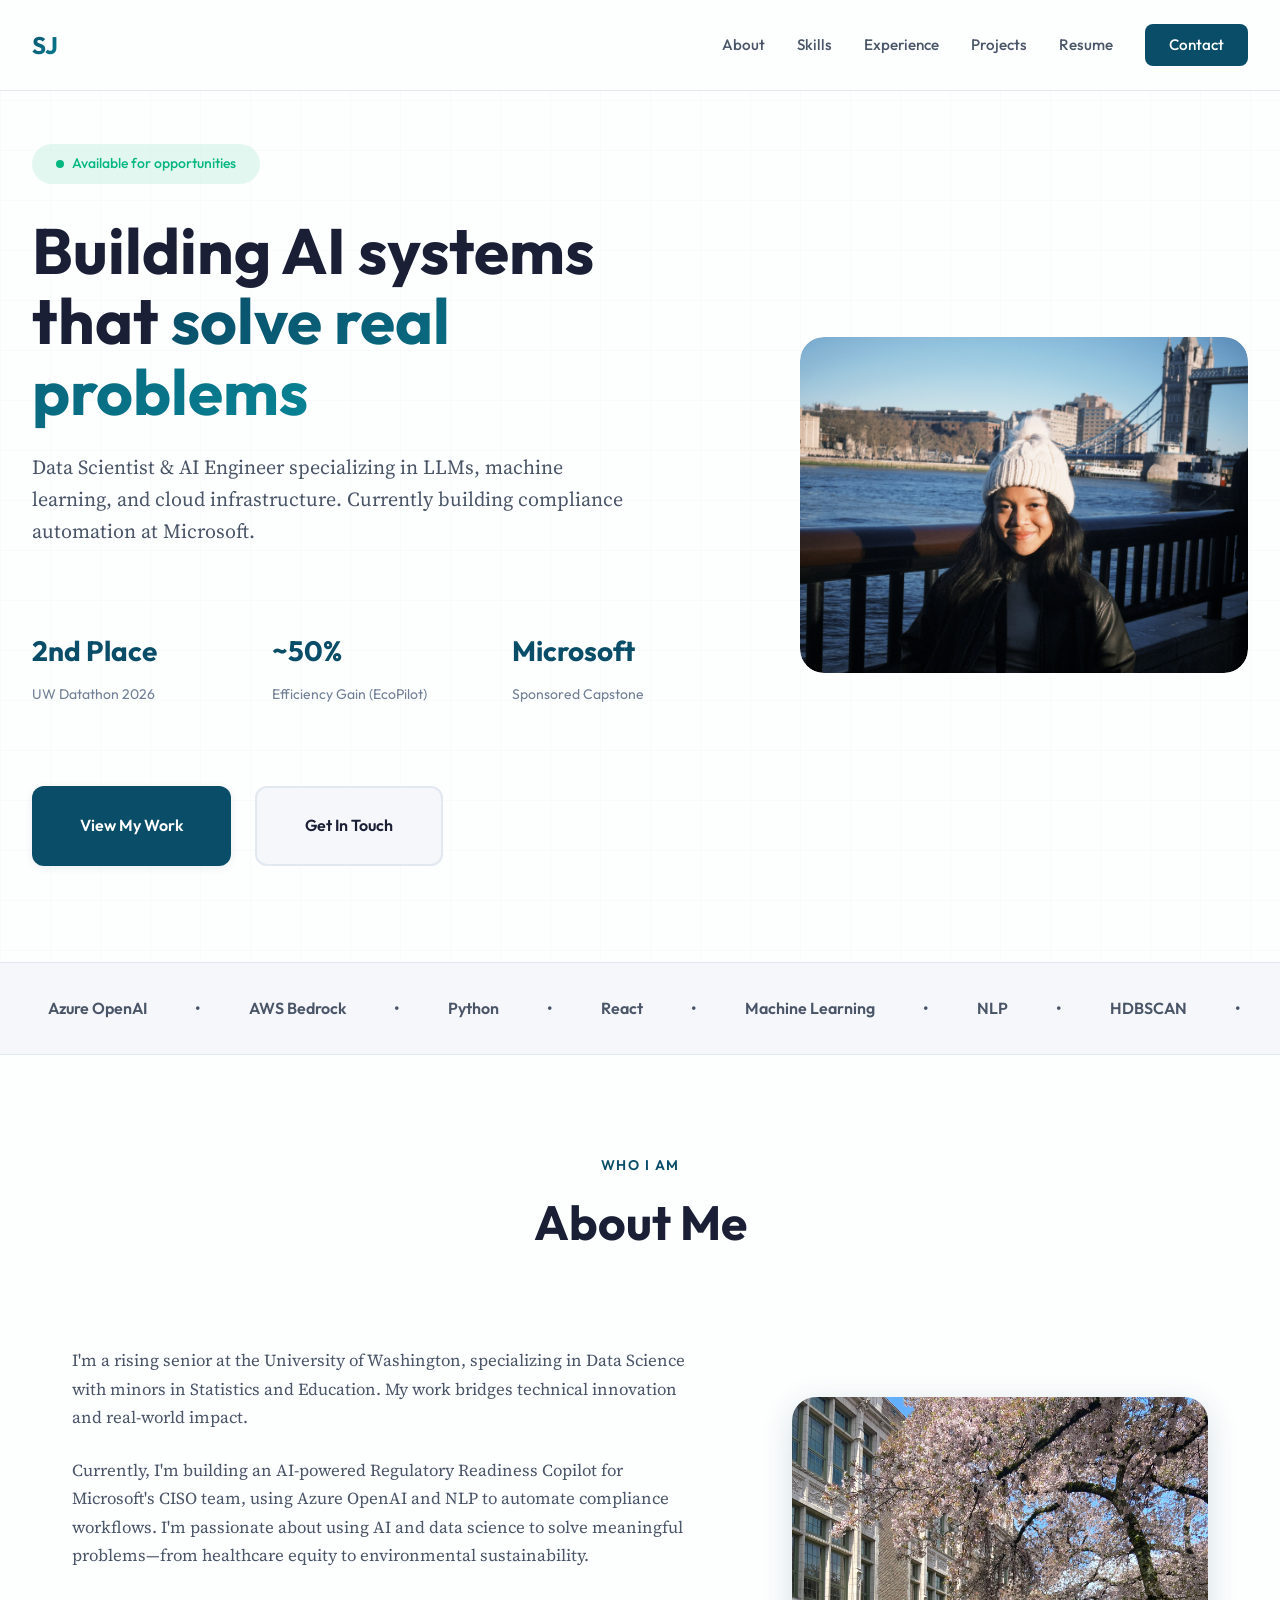
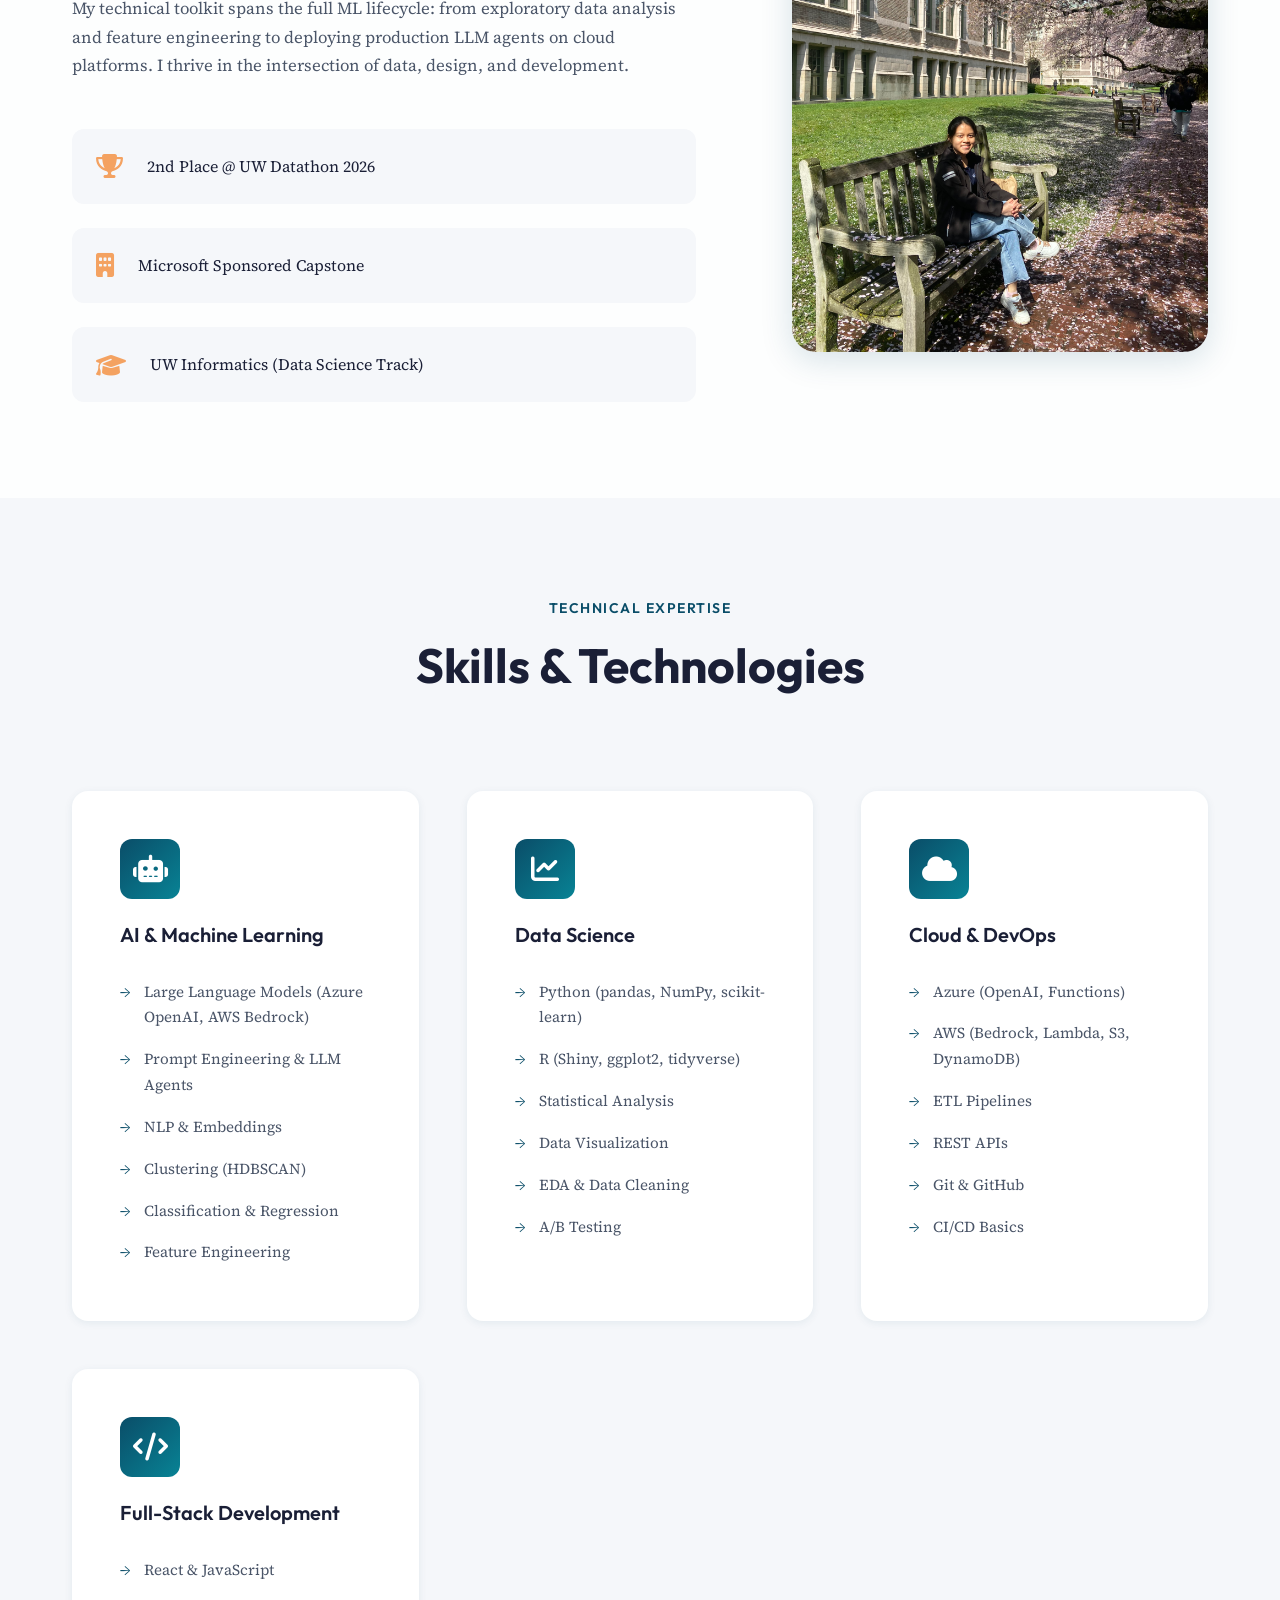
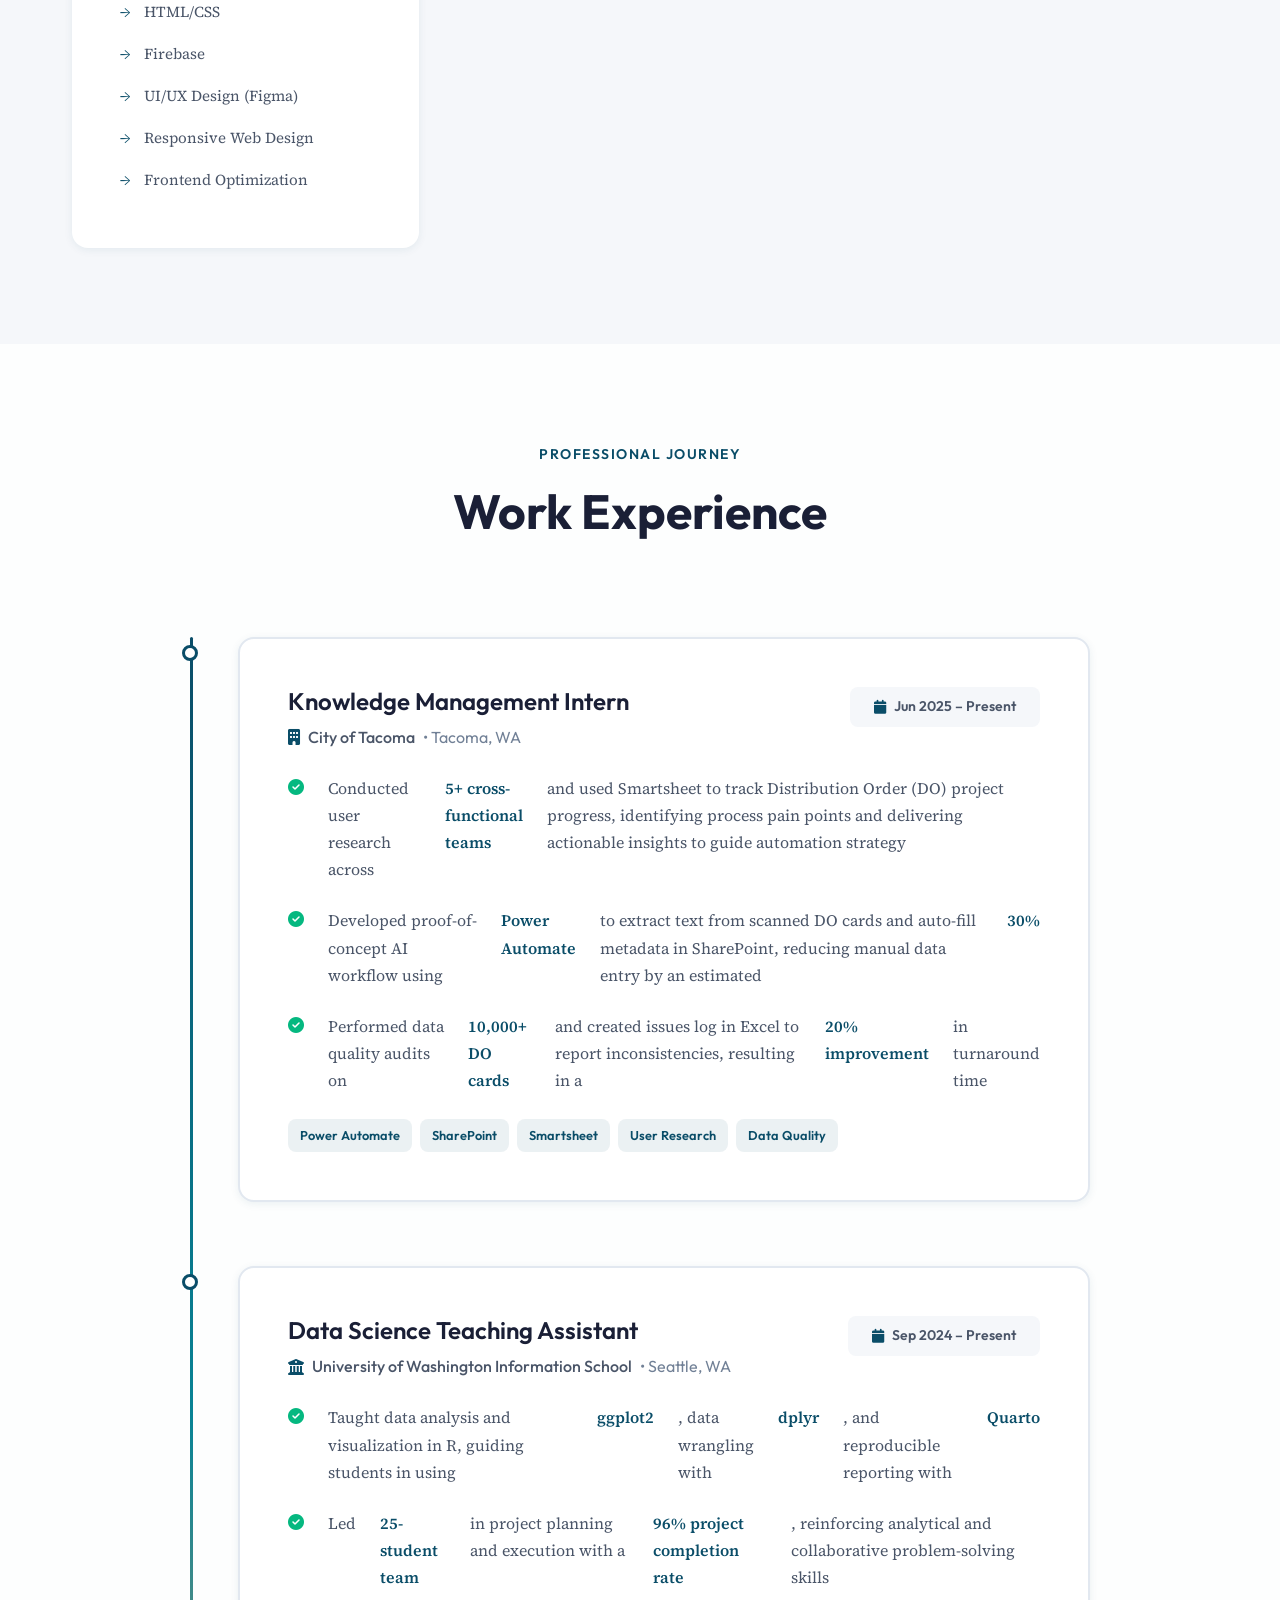
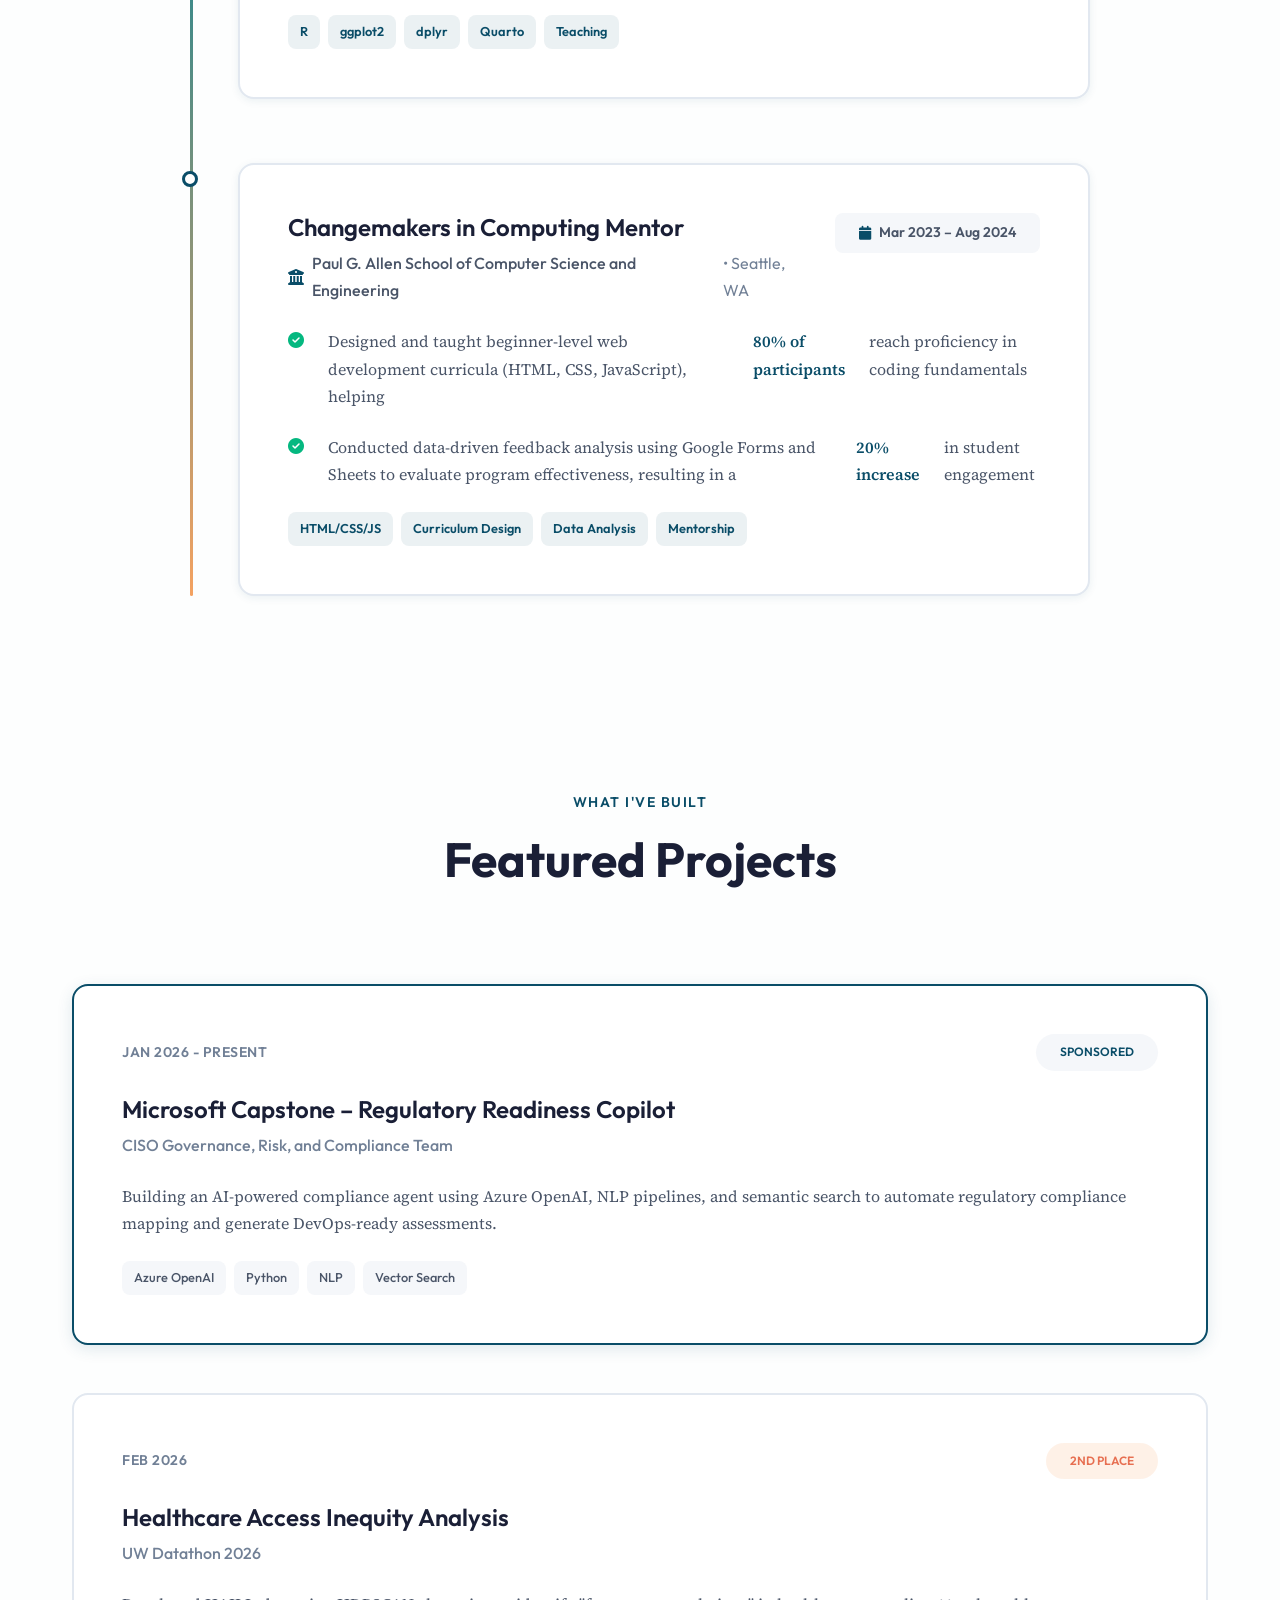
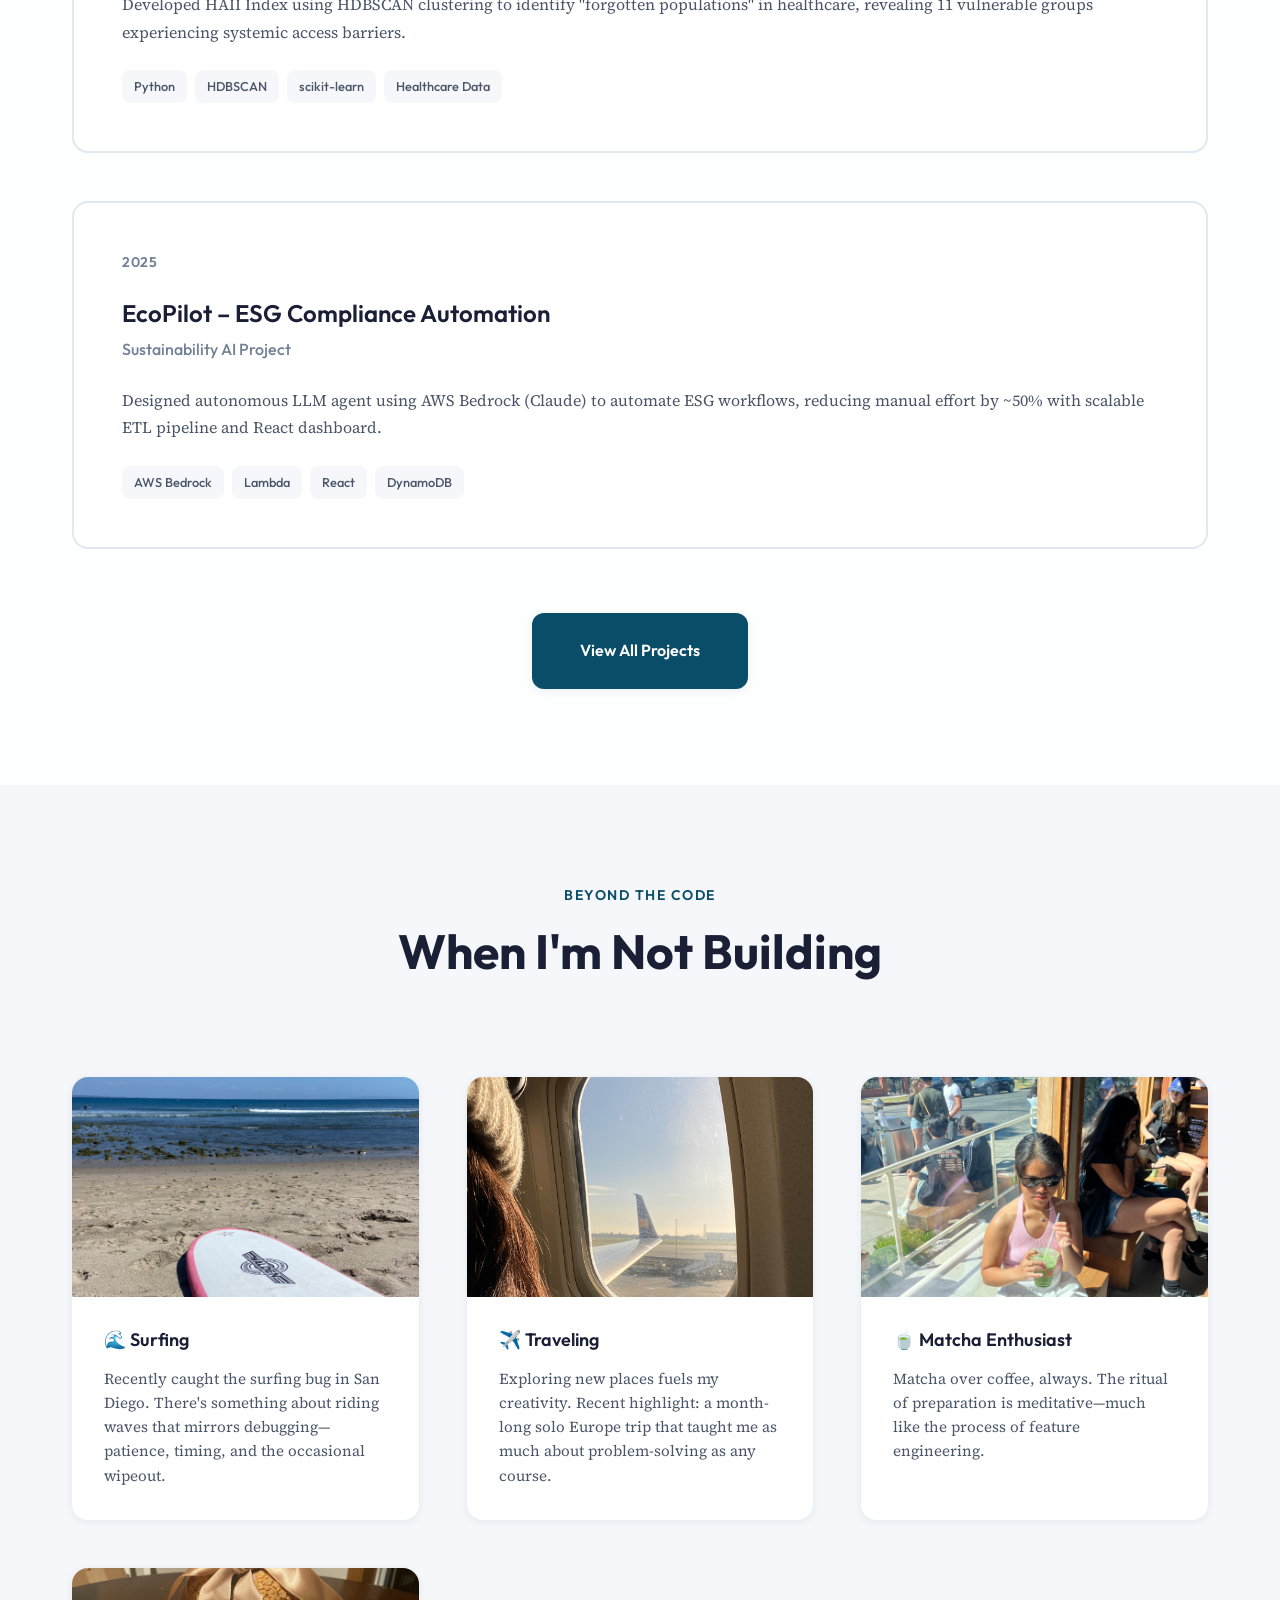
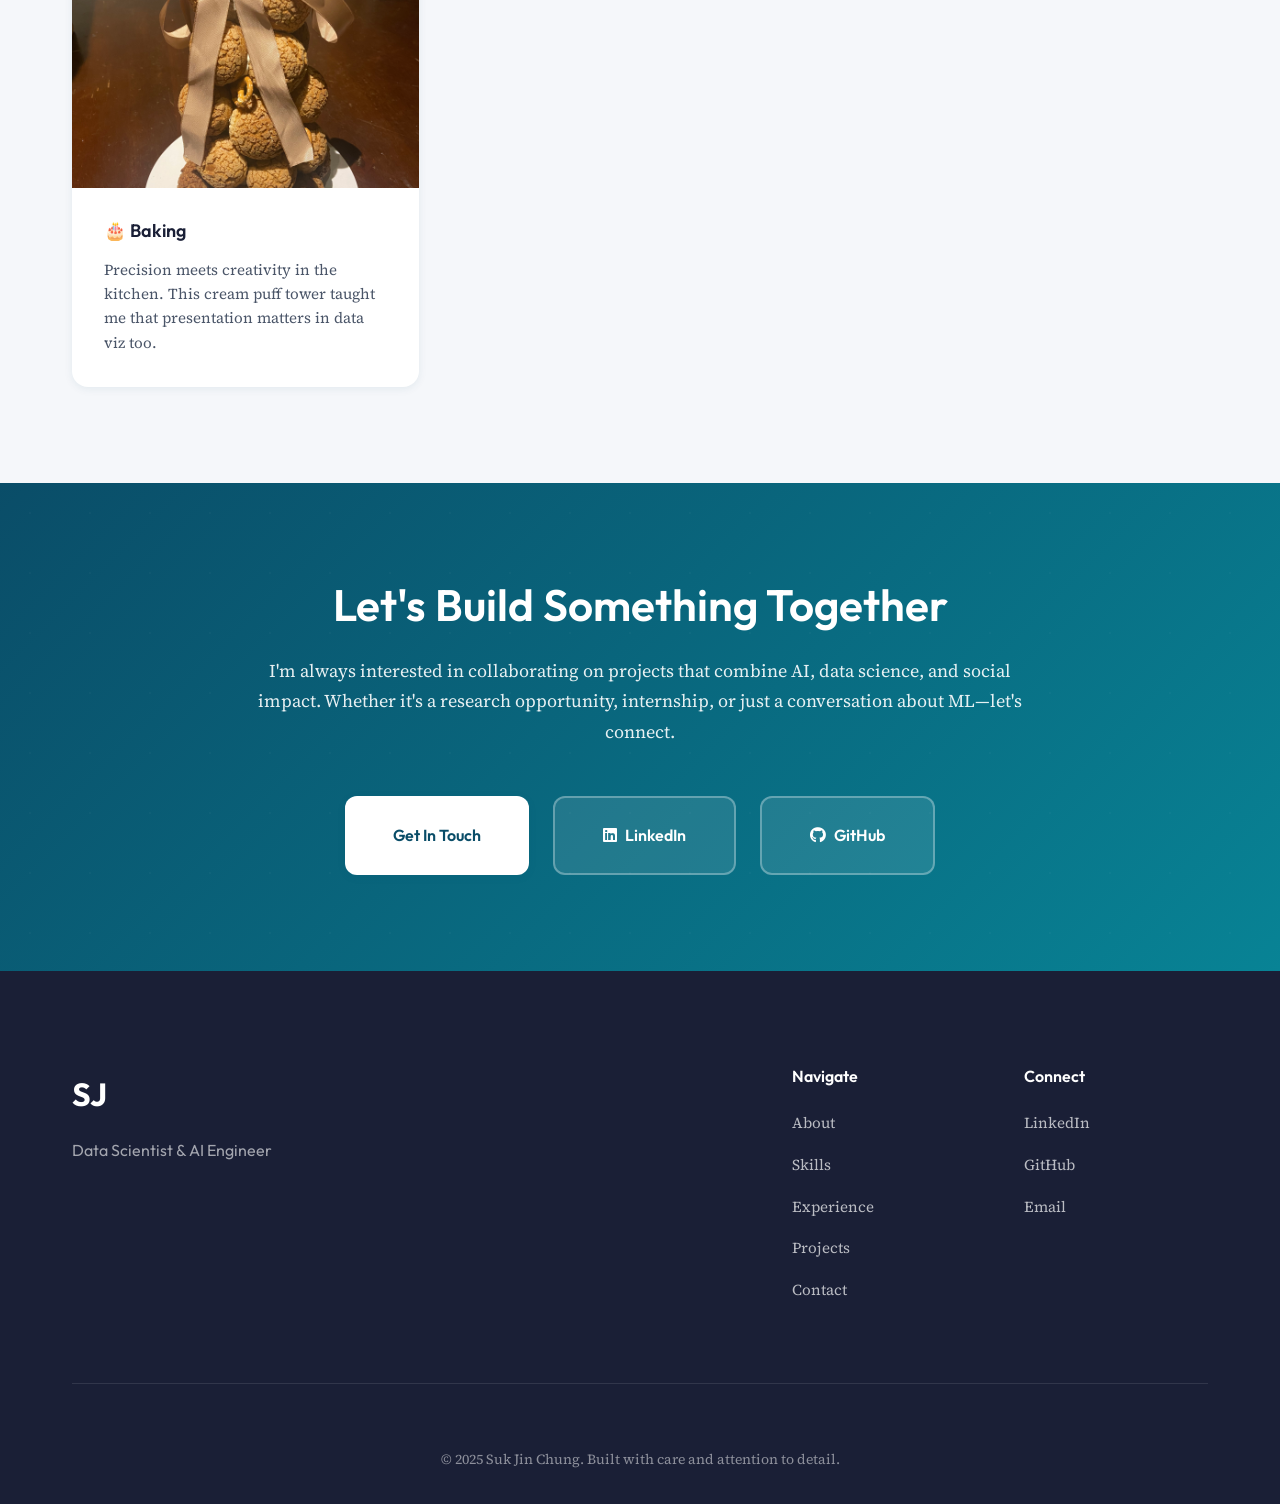
==== commit 74e2eb7e: "styling updates" ====
--- a/index.html
+++ b/index.html
@@ -15,7 +15,8 @@
             <a href="index.html" class="logo">SJ</a>
             <div class="nav-links">
                 <a href="#about">About</a>
-                <a href="#experience">Experience</a>
+                <a href="#skills">Skills</a>
+                <a href="#work-experience">Experience</a>
                 <a href="projects.html">Projects</a>
                 <a href="https://drive.google.com/file/d/1RbLULfdV2YJrlM1Jq-Now0sCA2J9s1gR/view?usp=sharing" target="_blank">Resume</a>
                 <a href="contact.html" class="nav-cta">Contact</a>
@@ -142,7 +143,7 @@
                     <div class="about-highlights">
                         <div class="highlight-item">
                             <i class="fas fa-trophy"></i>
-                            <span>Paul A. Volcker Gov. Internship Award </span>
+                            <span>2nd Place @ UW Datathon 2026</span>
                         </div>
                         <div class="highlight-item">
                             <i class="fas fa-building"></i>
@@ -162,7 +163,7 @@
     </section>
 
     <!-- Skills Section -->
-    <section class="skills">
+    <section id="skills" class="skills">
         <div class="container">
             <div class="section-header">
                 <span class="section-label">Technical Expertise</span>
@@ -229,8 +230,145 @@
         </div>
     </section>
 
-    <!-- Experience Preview -->
-    <section id="experience" class="experience">
+    <!-- Work Experience Section -->
+    <section id="work-experience" class="work-experience">
+        <div class="container">
+            <div class="section-header">
+                <span class="section-label">Professional Journey</span>
+                <h2 class="section-title">Work Experience</h2>
+            </div>
+            <div class="timeline">
+                <!-- Knowledge Management Intern -->
+                <div class="timeline-item">
+                    <div class="timeline-marker"></div>
+                    <div class="timeline-content">
+                        <div class="experience-header">
+                            <div>
+                                <h3>Knowledge Management Intern</h3>
+                                <p class="company">
+                                    <i class="fas fa-building"></i>
+                                    City of Tacoma
+                                    <span class="location">• Tacoma, WA</span>
+                                </p>
+                            </div>
+                            <div class="date-badge">
+                                <i class="fas fa-calendar"></i>
+                                Jun 2025 – Present
+                            </div>
+                        </div>
+                        <ul class="responsibilities">
+                            <li>
+                                <i class="fas fa-check-circle"></i>
+                                Conducted user research across <strong>5+ cross-functional teams</strong> and used Smartsheet 
+                                to track Distribution Order (DO) project progress, identifying process pain points and delivering 
+                                actionable insights to guide automation strategy
+                            </li>
+                            <li>
+                                <i class="fas fa-check-circle"></i>
+                                Developed proof-of-concept AI workflow using <strong>Power Automate</strong> to extract text from 
+                                scanned DO cards and auto-fill metadata in SharePoint, reducing manual data entry by an estimated 
+                                <strong>30%</strong>
+                            </li>
+                            <li>
+                                <i class="fas fa-check-circle"></i>
+                                Performed data quality audits on <strong>10,000+ DO cards</strong> and created issues log in Excel 
+                                to report inconsistencies, resulting in a <strong>20% improvement</strong> in turnaround time
+                            </li>
+                        </ul>
+                        <div class="experience-tags">
+                            <span class="tag">Power Automate</span>
+                            <span class="tag">SharePoint</span>
+                            <span class="tag">Smartsheet</span>
+                            <span class="tag">User Research</span>
+                            <span class="tag">Data Quality</span>
+                        </div>
+                    </div>
+                </div>
+
+                <!-- Data Science TA -->
+                <div class="timeline-item">
+                    <div class="timeline-marker"></div>
+                    <div class="timeline-content">
+                        <div class="experience-header">
+                            <div>
+                                <h3>Data Science Teaching Assistant</h3>
+                                <p class="company">
+                                    <i class="fas fa-university"></i>
+                                    University of Washington Information School
+                                    <span class="location">• Seattle, WA</span>
+                                </p>
+                            </div>
+                            <div class="date-badge">
+                                <i class="fas fa-calendar"></i>
+                                Sep 2024 – Present
+                            </div>
+                        </div>
+                        <ul class="responsibilities">
+                            <li>
+                                <i class="fas fa-check-circle"></i>
+                                Taught data analysis and visualization in R, guiding students in using <strong>ggplot2</strong>, 
+                                data wrangling with <strong>dplyr</strong>, and reproducible reporting with <strong>Quarto</strong>
+                            </li>
+                            <li>
+                                <i class="fas fa-check-circle"></i>
+                                Led <strong>25-student team</strong> in project planning and execution with a <strong>96% 
+                                project completion rate</strong>, reinforcing analytical and collaborative problem-solving skills
+                            </li>
+                        </ul>
+                        <div class="experience-tags">
+                            <span class="tag">R</span>
+                            <span class="tag">ggplot2</span>
+                            <span class="tag">dplyr</span>
+                            <span class="tag">Quarto</span>
+                            <span class="tag">Teaching</span>
+                        </div>
+                    </div>
+                </div>
+
+                <!-- Changemakers Mentor -->
+                <div class="timeline-item">
+                    <div class="timeline-marker"></div>
+                    <div class="timeline-content">
+                        <div class="experience-header">
+                            <div>
+                                <h3>Changemakers in Computing Mentor</h3>
+                                <p class="company">
+                                    <i class="fas fa-university"></i>
+                                    Paul G. Allen School of Computer Science and Engineering
+                                    <span class="location">• Seattle, WA</span>
+                                </p>
+                            </div>
+                            <div class="date-badge">
+                                <i class="fas fa-calendar"></i>
+                                Mar 2023 – Aug 2024
+                            </div>
+                        </div>
+                        <ul class="responsibilities">
+                            <li>
+                                <i class="fas fa-check-circle"></i>
+                                Designed and taught beginner-level web development curricula (HTML, CSS, JavaScript), 
+                                helping <strong>80% of participants</strong> reach proficiency in coding fundamentals
+                            </li>
+                            <li>
+                                <i class="fas fa-check-circle"></i>
+                                Conducted data-driven feedback analysis using Google Forms and Sheets to evaluate program 
+                                effectiveness, resulting in a <strong>20% increase</strong> in student engagement
+                            </li>
+                        </ul>
+                        <div class="experience-tags">
+                            <span class="tag">HTML/CSS/JS</span>
+                            <span class="tag">Curriculum Design</span>
+                            <span class="tag">Data Analysis</span>
+                            <span class="tag">Mentorship</span>
+                        </div>
+                    </div>
+                </div>
+            </div>
+        </div>
+    </section>
+
+    <!-- Featured Projects Section -->
+    <section id="featured-projects" class="experience">
         <div class="container">
             <div class="section-header">
                 <span class="section-label">What I've Built</span>
@@ -381,7 +519,8 @@
                     <div class="footer-column">
                         <h4>Navigate</h4>
                         <a href="#about">About</a>
-                        <a href="#experience">Experience</a>
+                        <a href="#skills">Skills</a>
+                        <a href="#work-experience">Experience</a>
                         <a href="projects.html">Projects</a>
                         <a href="contact.html">Contact</a>
                     </div>
--- a/style.css
+++ b/style.css
@@ -49,9 +49,7 @@
     --transition-slow: 0.5s ease;
 }
 
-/* ================================
-   BASE STYLES
-   ================================ */
+/* BASE STYLES */
 
 html {
     scroll-behavior: smooth;
@@ -96,7 +94,7 @@
     padding: 0 var(--spacing-lg);
 }
 
-/*  NAVIGATION */
+/* NAVIGATION */
 
 .navbar {
     position: fixed;
@@ -641,7 +639,182 @@
     color: var(--color-primary);
 }
 
-/* EXPERIENCE SECTION */
+/* WORK EXPERIENCE SECTION */
+
+.work-experience {
+    background: var(--color-bg);
+}
+
+.timeline {
+    position: relative;
+    max-width: 900px;
+    margin: 0 auto;
+    padding-left: var(--spacing-xl);
+}
+
+.timeline::before {
+    content: '';
+    position: absolute;
+    left: 0;
+    top: 0;
+    bottom: 0;
+    width: 3px;
+    background: linear-gradient(to bottom, 
+        var(--color-primary) 0%, 
+        var(--color-primary-light) 50%, 
+        var(--color-accent) 100%);
+    border-radius: 2px;
+}
+
+.timeline-item {
+    position: relative;
+    padding-bottom: var(--spacing-2xl);
+    animation: fadeInUp 0.8s ease both;
+}
+
+.timeline-item:nth-child(1) { animation-delay: 0.1s; }
+.timeline-item:nth-child(2) { animation-delay: 0.2s; }
+.timeline-item:nth-child(3) { animation-delay: 0.3s; }
+
+.timeline-item:last-child {
+    padding-bottom: 0;
+}
+
+.timeline-marker {
+    position: absolute;
+    left: calc(-1 * var(--spacing-xl) - 8px);
+    top: 8px;
+    width: 16px;
+    height: 16px;
+    background: white;
+    border: 3px solid var(--color-primary);
+    border-radius: 50%;
+    z-index: 2;
+    transition: all var(--transition-base);
+}
+
+.timeline-item:hover .timeline-marker {
+    width: 20px;
+    height: 20px;
+    left: calc(-1 * var(--spacing-xl) - 10px);
+    top: 6px;
+    border-width: 4px;
+    box-shadow: 0 0 0 6px rgba(10, 77, 104, 0.1);
+}
+
+.timeline-content {
+    background: white;
+    padding: var(--spacing-xl);
+    border-radius: var(--radius-lg);
+    box-shadow: var(--shadow-sm);
+    border: 2px solid var(--color-border);
+    transition: all var(--transition-base);
+}
+
+.timeline-item:hover .timeline-content {
+    box-shadow: var(--shadow-lg);
+    border-color: var(--color-primary);
+    transform: translateX(8px);
+}
+
+.experience-header {
+    display: flex;
+    justify-content: space-between;
+    align-items: flex-start;
+    margin-bottom: var(--spacing-md);
+    gap: var(--spacing-md);
+}
+
+.experience-header h3 {
+    font-size: 1.5rem;
+    color: var(--color-text);
+    margin-bottom: var(--spacing-xs);
+}
+
+.company {
+    display: flex;
+    align-items: center;
+    gap: var(--spacing-xs);
+    font-family: var(--font-display);
+    font-size: 1rem;
+    color: var(--color-text-secondary);
+    font-weight: 500;
+}
+
+.company i {
+    color: var(--color-primary);
+}
+
+.location {
+    color: var(--color-text-muted);
+    font-weight: 400;
+}
+
+.date-badge {
+    display: flex;
+    align-items: center;
+    gap: var(--spacing-xs);
+    padding: var(--spacing-xs) var(--spacing-md);
+    background: var(--color-bg-secondary);
+    color: var(--color-text-secondary);
+    border-radius: var(--radius-sm);
+    font-family: var(--font-display);
+    font-size: 0.875rem;
+    font-weight: 600;
+    white-space: nowrap;
+    flex-shrink: 0;
+}
+
+.date-badge i {
+    color: var(--color-primary);
+}
+
+.responsibilities {
+    list-style: none;
+    margin-bottom: var(--spacing-md);
+}
+
+.responsibilities li {
+    display: flex;
+    gap: var(--spacing-md);
+    margin-bottom: var(--spacing-md);
+    color: var(--color-text-secondary);
+    line-height: 1.7;
+}
+
+.responsibilities li:last-child {
+    margin-bottom: 0;
+}
+
+.responsibilities i {
+    color: var(--color-success);
+    font-size: 1rem;
+    flex-shrink: 0;
+    margin-top: 4px;
+}
+
+.responsibilities strong {
+    color: var(--color-primary);
+    font-weight: 600;
+}
+
+.experience-tags {
+    display: flex;
+    flex-wrap: wrap;
+    gap: var(--spacing-xs);
+}
+
+.experience-tags .tag {
+    padding: 6px 12px;
+    background: rgba(10, 77, 104, 0.08);
+    color: var(--color-primary);
+    border-radius: var(--radius-sm);
+    font-family: var(--font-display);
+    font-size: 0.8rem;
+    font-weight: 600;
+}
+
+/* EXPERIENCE PREVIEW SECTION */
 
 .experience {
     background: var(--color-bg);
@@ -882,9 +1055,7 @@
     color: white;
 }
 
-/* ================================
-   FOOTER
-   ================================ */
+/* FOOTER */
 
 .footer {
     background: var(--color-text);
@@ -1005,6 +1176,40 @@
         grid-template-columns: 1fr;
     }
     
+    .timeline {
+        padding-left: var(--spacing-lg);
+    }
+    
+    .timeline-marker {
+        left: calc(-1 * var(--spacing-lg) - 8px);
+    }
+    
+    .timeline-item:hover .timeline-marker {
+        left: calc(-1 * var(--spacing-lg) - 10px);
+    }
+    
+    .timeline-content {
+        padding: var(--spacing-md);
+    }
+    
+    .experience-header {
+        flex-direction: column;
+        gap: var(--spacing-sm);
+    }
+    
+    .experience-header h3 {
+        font-size: 1.25rem;
+    }
+    
+    .date-badge {
+        align-self: flex-start;
+    }
+    
+    .responsibilities li {
+        gap: var(--spacing-sm);
+        font-size: 0.95rem;
+    }
+    
     .personal-grid {
         grid-template-columns: 1fr;
     }
@@ -1027,482 +1232,4 @@
     .skill-category {
         padding: var(--spacing-md);
     }
-}
-
-/* PROJECTS PAGE SPECIFIC STYLES */
-
-/* Projects Hero */
-.projects-hero {
-    min-height: 50vh;
-    display: flex;
-    align-items: center;
-    justify-content: center;
-    padding: calc(80px + var(--spacing-3xl)) var(--spacing-lg) var(--spacing-3xl);
-    background: linear-gradient(135deg, var(--color-primary) 0%, var(--color-primary-light) 100%);
-    position: relative;
-    overflow: hidden;
-}
-
-.projects-hero::before {
-    content: '';
-    position: absolute;
-    top: 0;
-    left: 0;
-    right: 0;
-    bottom: 0;
-    background: url('data:image/svg+xml,<svg width="60" height="60" xmlns="http://www.w3.org/2000/svg"><circle cx="30" cy="30" r="1" fill="rgba(255,255,255,0.1)"/></svg>');
-    opacity: 0.3;
-}
-
-.projects-hero-content {
-    max-width: 800px;
-    margin: 0 auto;
-    text-align: center;
-    position: relative;
-    z-index: 2;
-    animation: fadeInUp 0.8s ease both;
-}
-
-.projects-hero h1 {
-    font-size: clamp(2.5rem, 5vw, 4rem);
-    color: white;
-    margin-bottom: var(--spacing-md);
-}
-
-.projects-hero p {
-    font-size: 1.25rem;
-    color: rgba(255, 255, 255, 0.9);
-    line-height: 1.7;
-}
-
-/* Filter Section */
-.filter-section {
-    background: var(--color-bg-secondary);
-    padding: var(--spacing-xl) 0;
-    border-bottom: 1px solid var(--color-border);
-    position: sticky;
-    top: 73px;
-    z-index: 100;
-    backdrop-filter: blur(12px);
-}
-
-.filter-controls {
-    display: flex;
-    gap: var(--spacing-sm);
-    justify-content: center;
-    flex-wrap: wrap;
-}
-
-.filter-btn {
-    display: flex;
-    align-items: center;
-    gap: var(--spacing-sm);
-    padding: var(--spacing-sm) var(--spacing-lg);
-    font-family: var(--font-display);
-    font-size: 0.95rem;
-    font-weight: 600;
-    background: white;
-    color: var(--color-text-secondary);
-    border: 2px solid var(--color-border);
-    border-radius: var(--radius-md);
-    cursor: pointer;
-    transition: all var(--transition-base);
-}
-
-.filter-btn:hover {
-    border-color: var(--color-primary);
-    color: var(--color-primary);
-    transform: translateY(-2px);
-    box-shadow: var(--shadow-sm);
-}
-
-.filter-btn.active {
-    background: var(--color-primary);
-    color: white;
-    border-color: var(--color-primary);
-    box-shadow: var(--shadow-md);
-}
-
-.filter-btn .count {
-    display: inline-flex;
-    align-items: center;
-    justify-content: center;
-    min-width: 24px;
-    height: 24px;
-    padding: 0 8px;
-    background: rgba(10, 77, 104, 0.1);
-    color: var(--color-primary);
-    border-radius: 12px;
-    font-size: 0.75rem;
-}
-
-.filter-btn.active .count {
-    background: rgba(255, 255, 255, 0.2);
-    color: white;
-}
-
-/* Projects Grid */
-.projects-section {
-    padding: var(--spacing-3xl) 0;
-    background: var(--color-bg);
-}
-
-.projects-grid {
-    display: grid;
-    grid-template-columns: repeat(auto-fill, minmax(380px, 1fr));
-    gap: var(--spacing-xl);
-}
-
-/* Project Cards */
-.project-card {
-    background: white;
-    border-radius: var(--radius-lg);
-    border: 2px solid var(--color-border);
-    overflow: hidden;
-    transition: all var(--transition-base);
-    animation: fadeInUp 0.6s ease both;
-    display: flex;
-    flex-direction: column;
-}
-
-.project-card:hover {
-    transform: translateY(-8px);
-    box-shadow: var(--shadow-xl);
-    border-color: var(--color-primary);
-}
-
-.project-card.featured {
-    border-color: var(--color-primary);
-    background: linear-gradient(to bottom, rgba(10, 77, 104, 0.02) 0%, white 100%);
-}
-
-.project-card.award {
-    border-color: var(--color-accent-warm);
-    background: linear-gradient(to bottom, rgba(231, 111, 81, 0.02) 0%, white 100%);
-}
-
-.project-card.hidden {
-    display: none;
-}
-
-/* Project Header */
-.project-header {
-    display: flex;
-    justify-content: space-between;
-    align-items: flex-start;
-    padding: var(--spacing-lg);
-    padding-bottom: var(--spacing-md);
-}
-
-.project-meta {
-    display: flex;
-    flex-direction: column;
-    gap: var(--spacing-xs);
-}
-
-.project-date {
-    font-family: var(--font-display);
-    font-size: 0.875rem;
-    font-weight: 600;
-    color: var(--color-text-muted);
-    text-transform: uppercase;
-    letter-spacing: 0.5px;
-}
-
-.project-badge {
-    padding: 6px 12px;
-    background: var(--color-bg-secondary);
-    color: var(--color-primary);
-    border-radius: 50px;
-    font-family: var(--font-display);
-    font-size: 0.75rem;
-    font-weight: 700;
-    text-transform: uppercase;
-    letter-spacing: 0.5px;
-}
-
-.project-badge.sponsored {
-    background: rgba(10, 77, 104, 0.1);
-    color: var(--color-primary);
-}
-
-.project-badge.award {
-    background: rgba(231, 111, 81, 0.15);
-    color: var(--color-accent-warm);
-}
-
-.project-category {
-    width: 50px;
-    height: 50px;
-    background: linear-gradient(135deg, var(--color-primary) 0%, var(--color-primary-light) 100%);
-    border-radius: var(--radius-md);
-    display: flex;
-    align-items: center;
-    justify-content: center;
-    flex-shrink: 0;
-}
-
-.project-category i {
-    font-size: 1.5rem;
-    color: white;
-}
-
-/* Project Content */
-.project-content {
-    padding: 0 var(--spacing-lg) var(--spacing-lg);
-    flex: 1;
-    display: flex;
-    flex-direction: column;
-}
-
-.project-card h2 {
-    font-size: 1.5rem;
-    margin-bottom: var(--spacing-xs);
-    color: var(--color-text);
-    line-height: 1.3;
-}
-
-.project-team {
-    font-family: var(--font-display);
-    font-size: 0.9rem;
-    color: var(--color-text-muted);
-    margin-bottom: var(--spacing-md);
-    font-weight: 500;
-}
-
-.project-description {
-    color: var(--color-text-secondary);
-    line-height: 1.7;
-    margin-bottom: var(--spacing-md);
-    flex: 1;
-}
-
-/* Project Impact Stats */
-.project-impact {
-    display: grid;
-    grid-template-columns: repeat(3, 1fr);
-    gap: var(--spacing-md);
-    padding: var(--spacing-md);
-    background: var(--color-bg-secondary);
-    border-radius: var(--radius-sm);
-    margin-bottom: var(--spacing-md);
-}
-
-.impact-stat {
-    text-align: center;
-}
-
-.impact-stat strong {
-    display: block;
-    font-family: var(--font-display);
-    font-size: 1.5rem;
-    color: var(--color-primary);
-    margin-bottom: 4px;
-}
-
-.impact-stat span {
-    font-size: 0.75rem;
-    color: var(--color-text-muted);
-    line-height: 1.3;
-}
-
-/* Project Highlight */
-.project-highlight {
-    display: flex;
-    align-items: center;
-    gap: var(--spacing-sm);
-    padding: var(--spacing-md);
-    background: rgba(5, 184, 128, 0.05);
-    border-left: 3px solid var(--color-success);
-    border-radius: var(--radius-sm);
-    margin-bottom: var(--spacing-md);
-}
-
-.project-highlight i {
-    color: var(--color-success);
-    font-size: 1.25rem;
-}
-
-.project-highlight strong {
-    color: var(--color-success);
-}
-
-/* Project Tags */
-.project-tags {
-    display: flex;
-    flex-wrap: wrap;
-    gap: var(--spacing-xs);
-    margin-bottom: var(--spacing-md);
-}
-
-.tag {
-    padding: 6px 12px;
-    border-radius: var(--radius-sm);
-    font-family: var(--font-display);
-    font-size: 0.8rem;
-    font-weight: 600;
-    transition: all var(--transition-fast);
-}
-
-.tag.tool {
-    background: rgba(10, 77, 104, 0.08);
-    color: var(--color-primary);
-}
-
-.tag.area {
-    background: rgba(244, 162, 97, 0.1);
-    color: var(--color-accent-warm);
-}
-
-.tag:hover {
-    transform: translateY(-2px);
-}
-
-/* Project Links */
-.project-links {
-    display: flex;
-    gap: var(--spacing-sm);
-    flex-wrap: wrap;
-}
-
-.project-link {
-    display: inline-flex;
-    align-items: center;
-    gap: var(--spacing-xs);
-    padding: var(--spacing-sm) var(--spacing-md);
-    background: var(--color-primary);
-    color: white;
-    border-radius: var(--radius-sm);
-    font-family: var(--font-display);
-    font-size: 0.9rem;
-    font-weight: 600;
-    text-decoration: none;
-    transition: all var(--transition-base);
-}
-
-.project-link:hover {
-    background: var(--color-primary-light);
-    transform: translateY(-2px);
-    box-shadow: var(--shadow-sm);
-    color: white;
-}
-
-.project-link.secondary {
-    background: var(--color-bg-secondary);
-    color: var(--color-text);
-    border: 2px solid var(--color-border);
-}
-
-.project-link.secondary:hover {
-    background: white;
-    border-color: var(--color-primary);
-    color: var(--color-primary);
-}
-
-.project-link.disabled {
-    background: var(--color-bg-secondary);
-    color: var(--color-text-muted);
-    cursor: not-allowed;
-    opacity: 0.6;
-}
-
-.project-link.disabled:hover {
-    transform: none;
-    box-shadow: none;
-}
-
-/* Stagger Animation for Cards */
-.project-card:nth-child(1) { animation-delay: 0.05s; }
-.project-card:nth-child(2) { animation-delay: 0.1s; }
-.project-card:nth-child(3) { animation-delay: 0.15s; }
-.project-card:nth-child(4) { animation-delay: 0.2s; }
-.project-card:nth-child(5) { animation-delay: 0.25s; }
-.project-card:nth-child(6) { animation-delay: 0.3s; }
-.project-card:nth-child(7) { animation-delay: 0.35s; }
-.project-card:nth-child(8) { animation-delay: 0.4s; }
-.project-card:nth-child(9) { animation-delay: 0.45s; }
-.project-card:nth-child(10) { animation-delay: 0.5s; }
-.project-card:nth-child(11) { animation-delay: 0.55s; }
-
-/* Responsive Design */
-@media (max-width: 1024px) {
-    .projects-grid {
-        grid-template-columns: repeat(auto-fill, minmax(320px, 1fr));
-    }
-    
-    .project-impact {
-        grid-template-columns: 1fr;
-        gap: var(--spacing-sm);
-    }
-}
-
-@media (max-width: 768px) {
-    .projects-hero {
-        min-height: 40vh;
-        padding: calc(60px + var(--spacing-xl)) var(--spacing-md) var(--spacing-xl);
-    }
-    
-    .filter-section {
-        top: 60px;
-    }
-    
-    .filter-controls {
-        gap: var(--spacing-xs);
-    }
-    
-    .filter-btn {
-        padding: var(--spacing-xs) var(--spacing-md);
-        font-size: 0.85rem;
-    }
-    
-    .filter-btn span:first-child {
-        display: none;
-    }
-    
-    .filter-btn::before {
-        content: attr(data-category);
-        text-transform: capitalize;
-    }
-    
-    .projects-grid {
-        grid-template-columns: 1fr;
-        gap: var(--spacing-md);
-    }
-    
-    .project-card {
-        margin: 0;
-    }
-    
-    .project-header {
-        padding: var(--spacing-md);
-        padding-bottom: var(--spacing-sm);
-    }
-    
-    .project-content {
-        padding: 0 var(--spacing-md) var(--spacing-md);
-    }
-    
-    .project-links {
-        flex-direction: column;
-    }
-    
-    .project-link {
-        width: 100%;
-        justify-content: center;
-    }
-}
-
-@media (max-width: 480px) {
-    .project-card h2 {
-        font-size: 1.25rem;
-    }
-    
-    .project-category {
-        width: 40px;
-        height: 40px;
-    }
-    
-    .project-category i {
-        font-size: 1.25rem;
-    }
 }
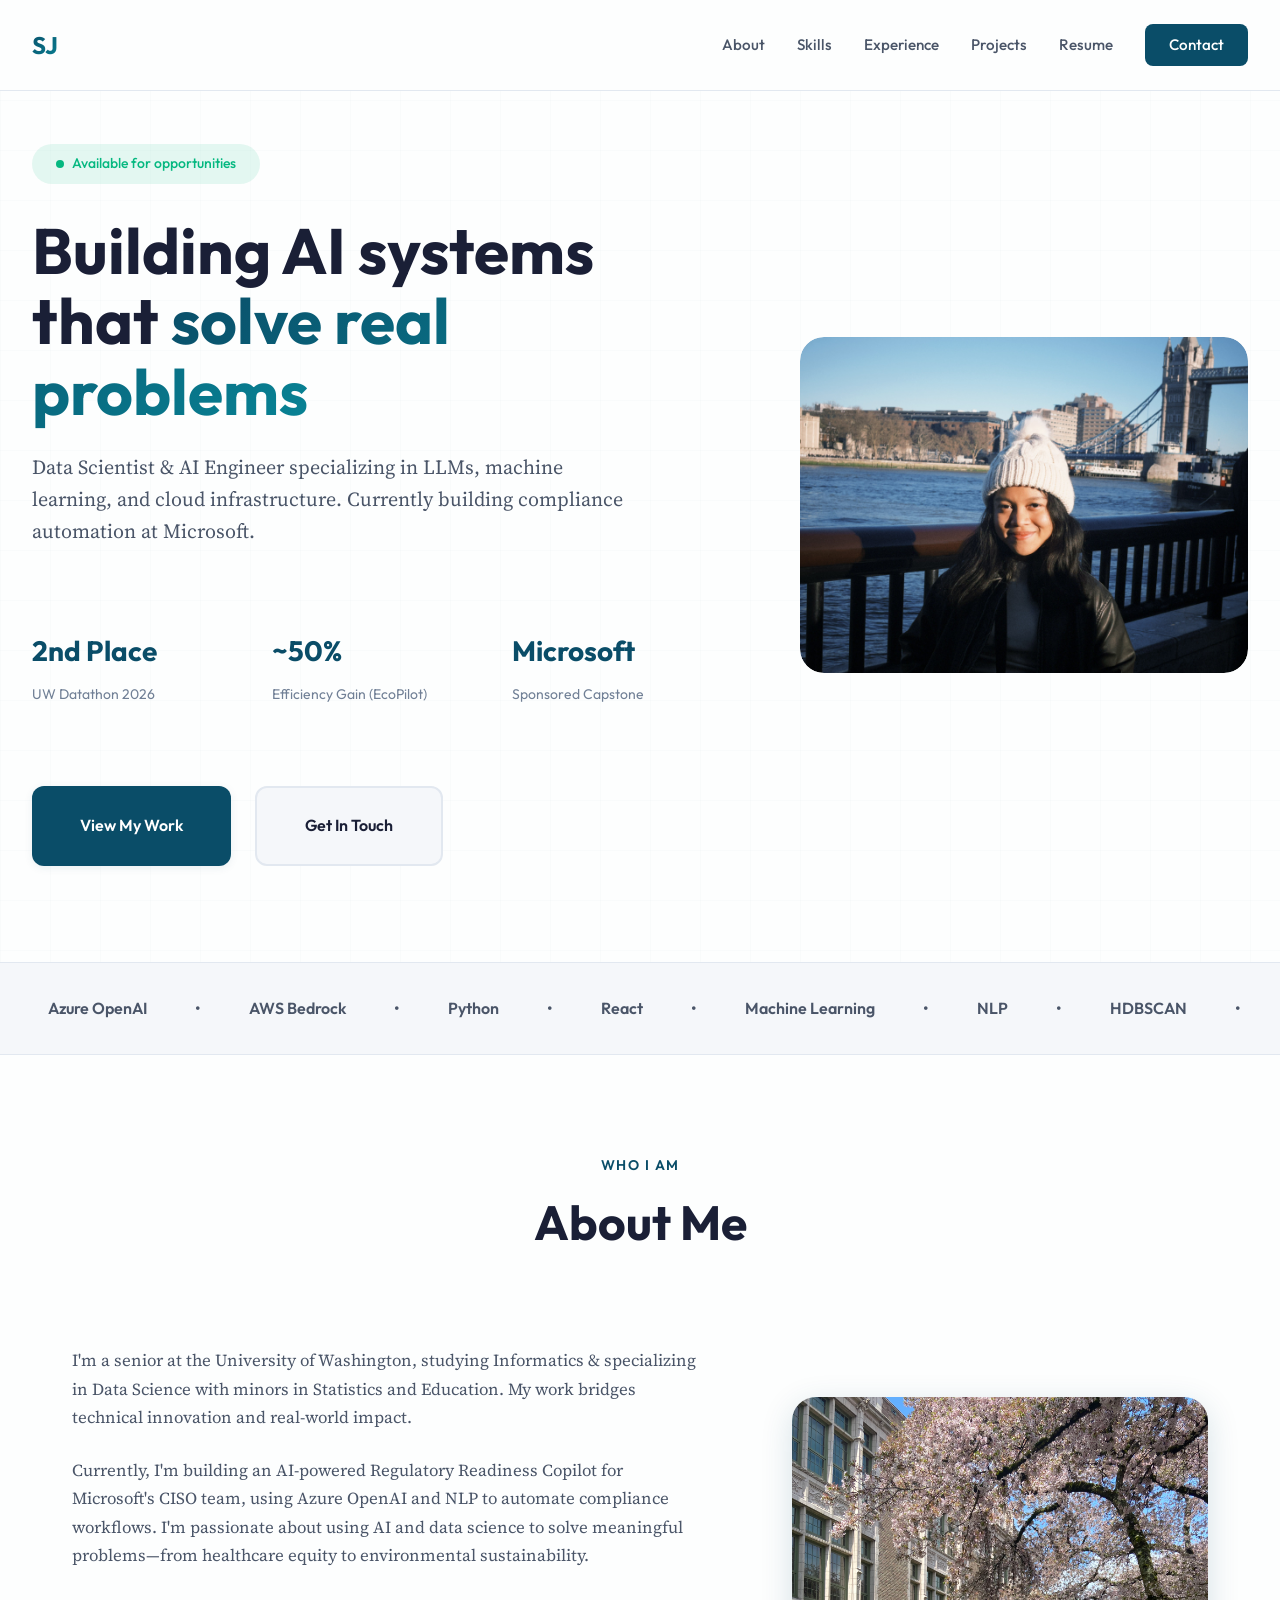
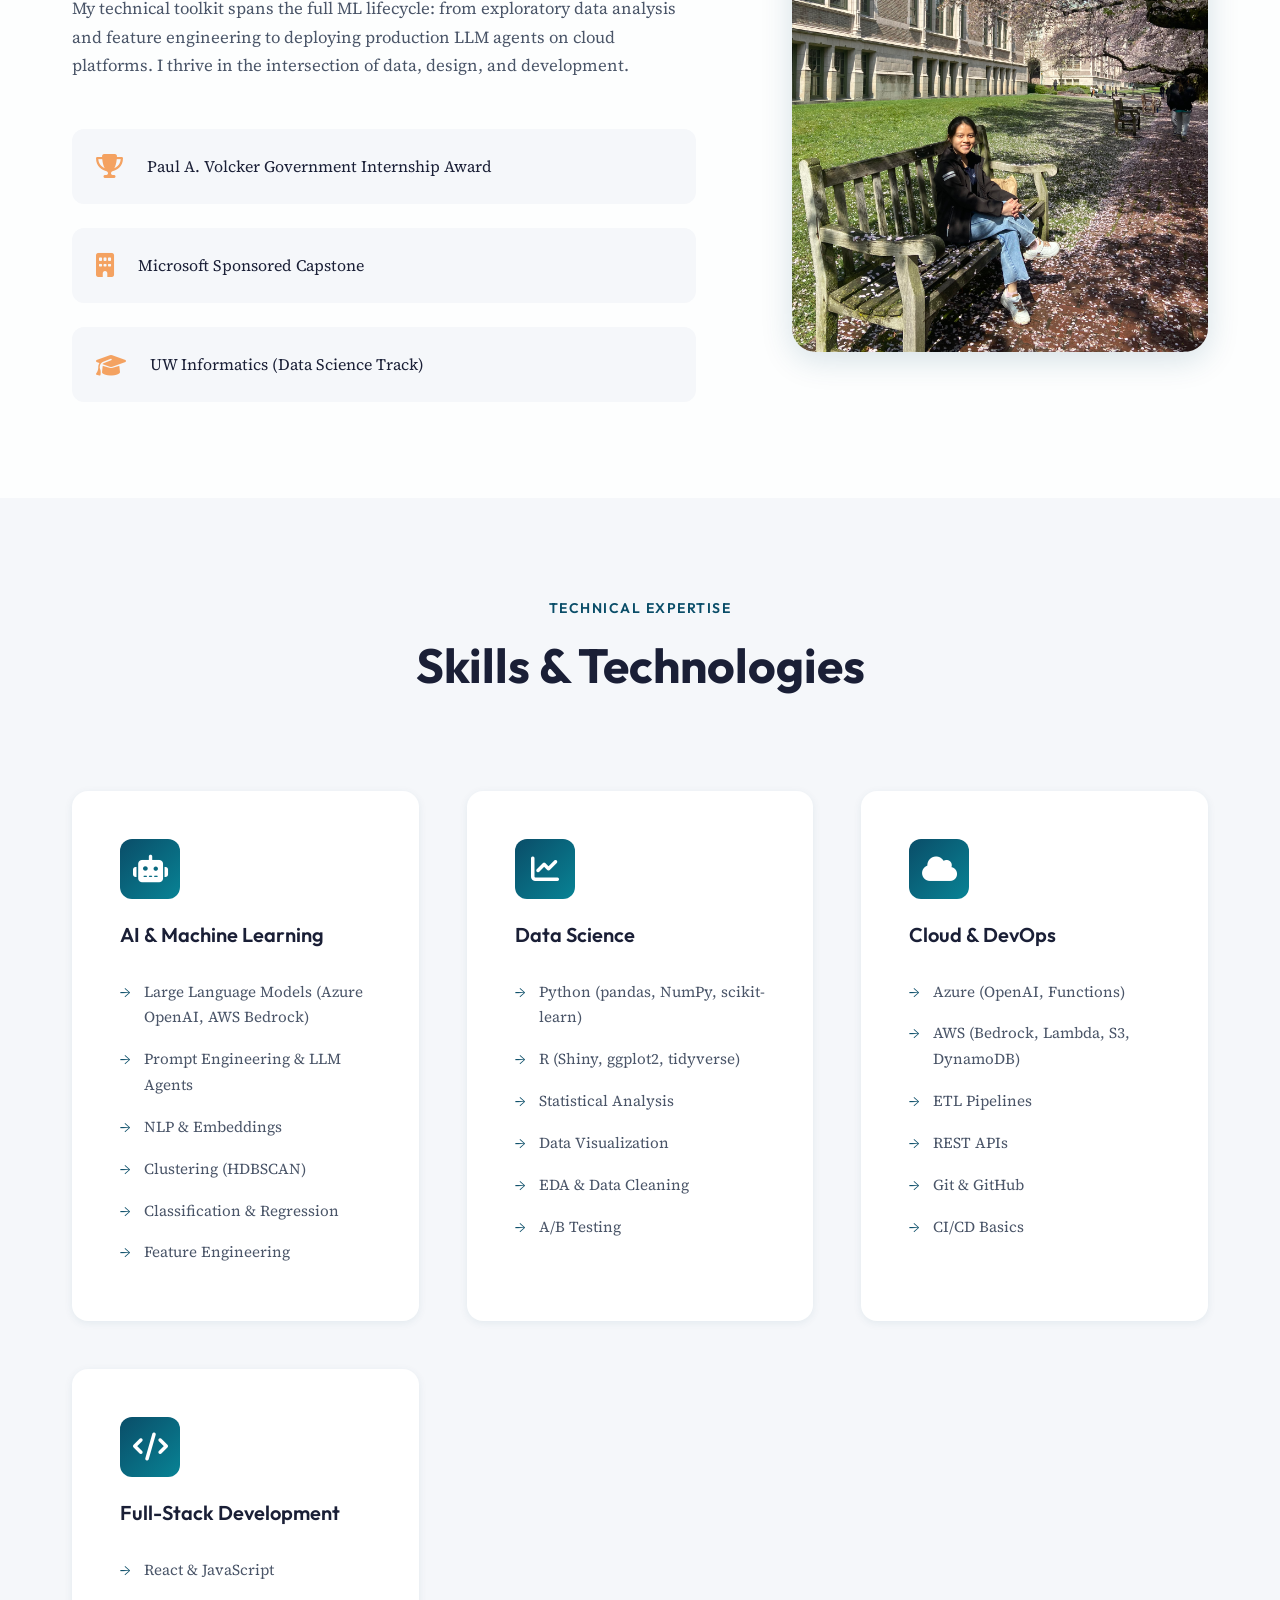
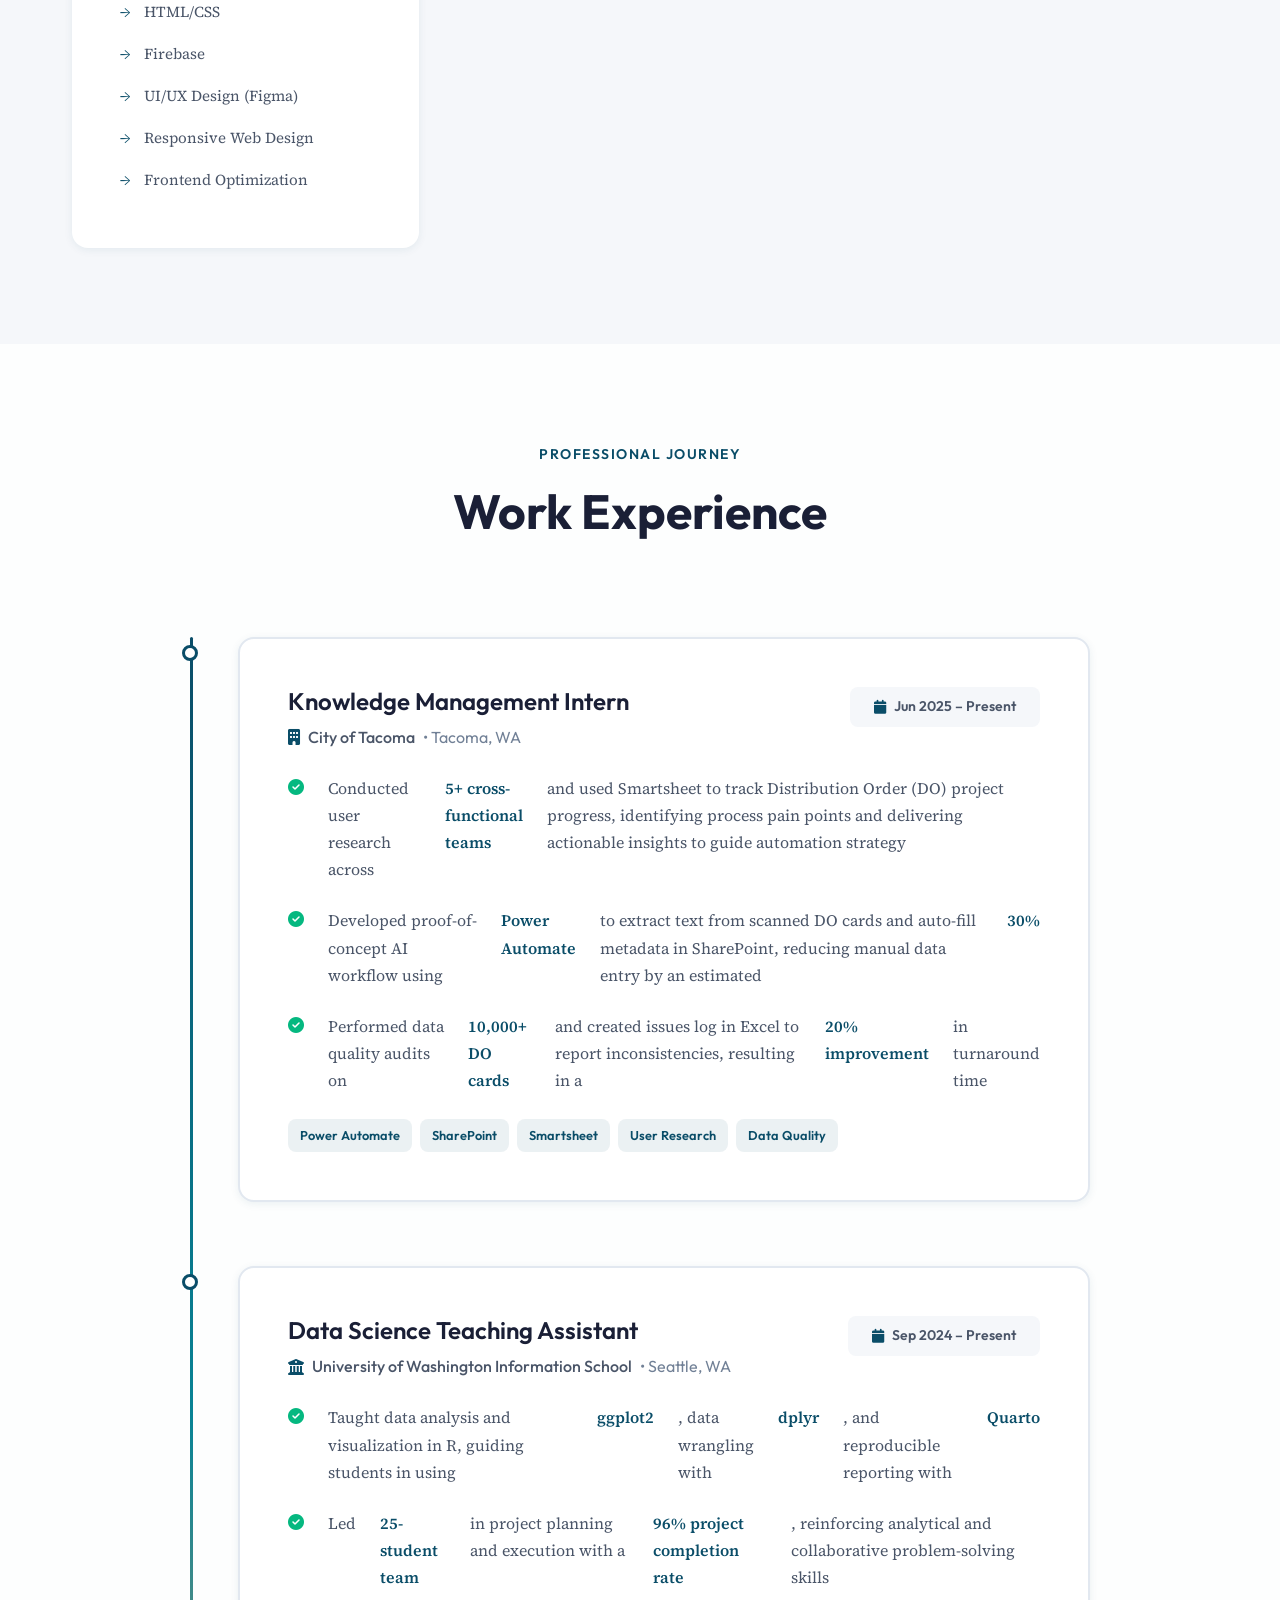
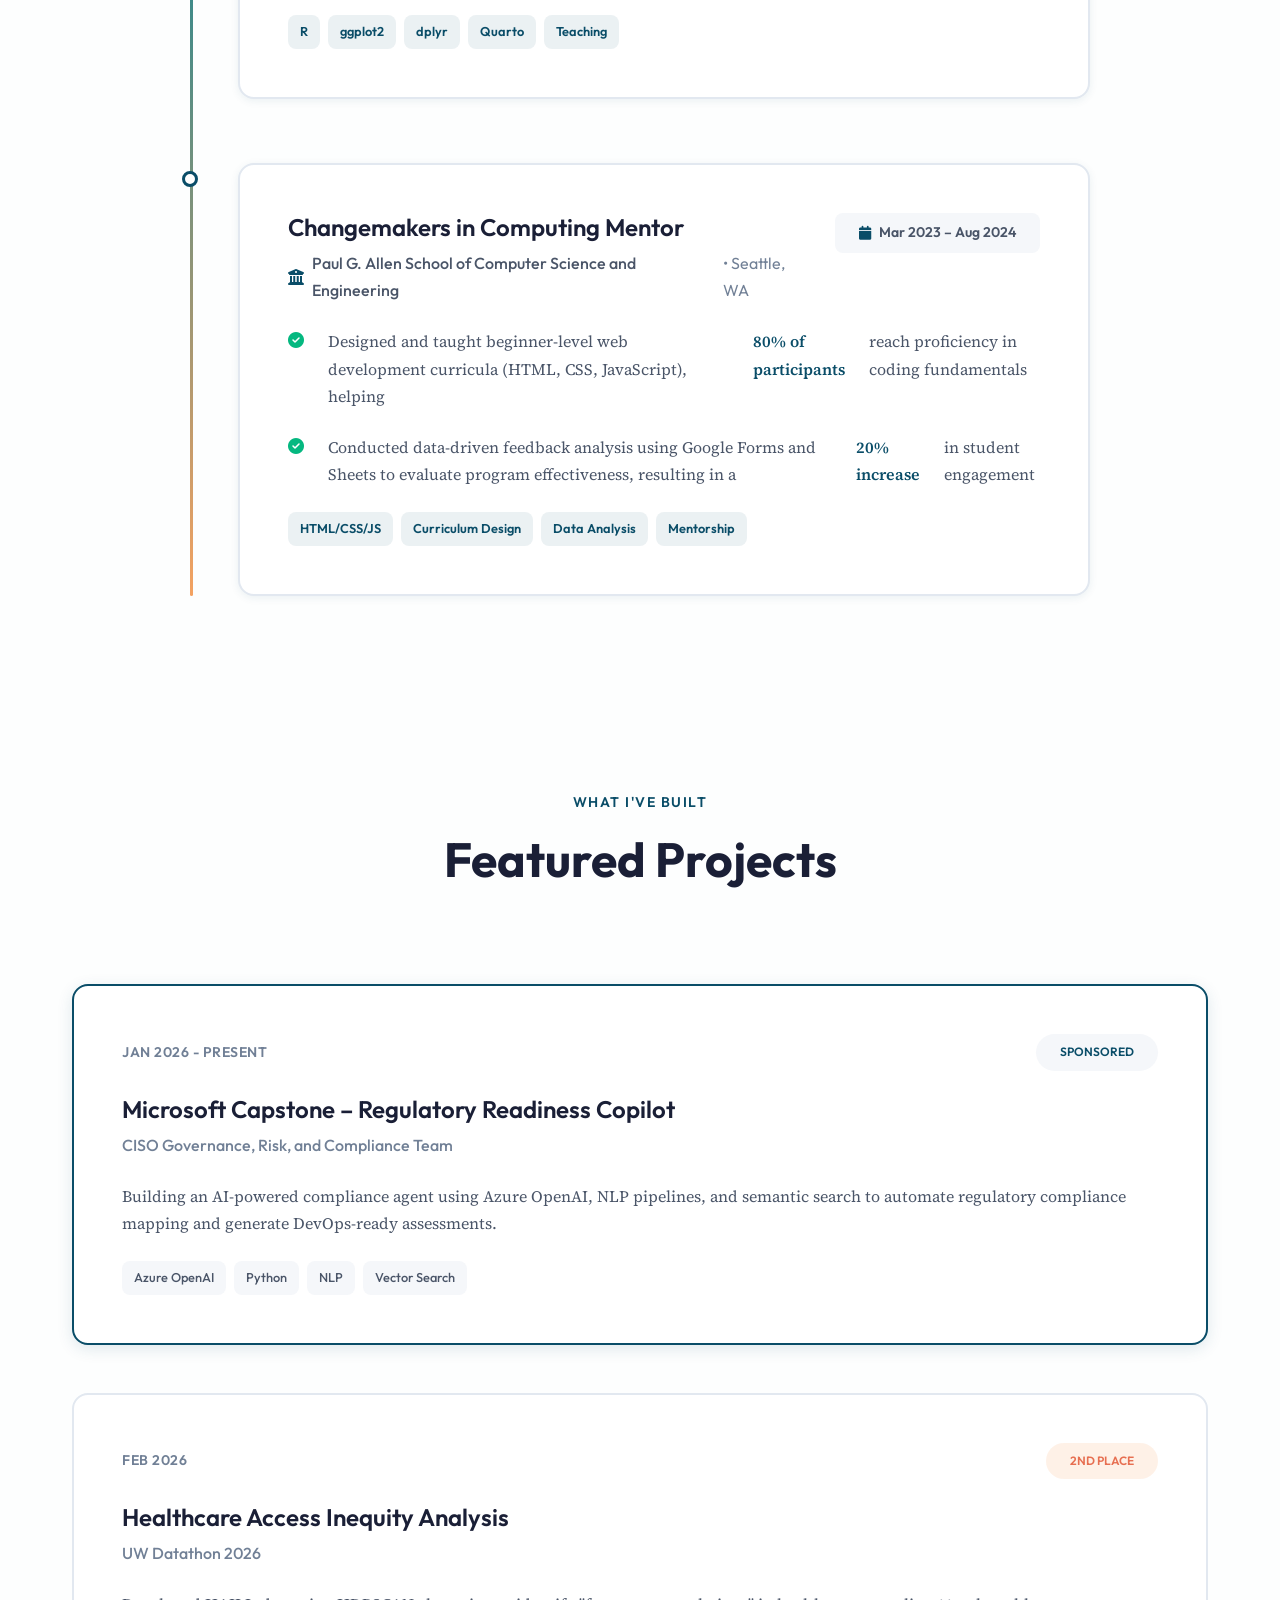
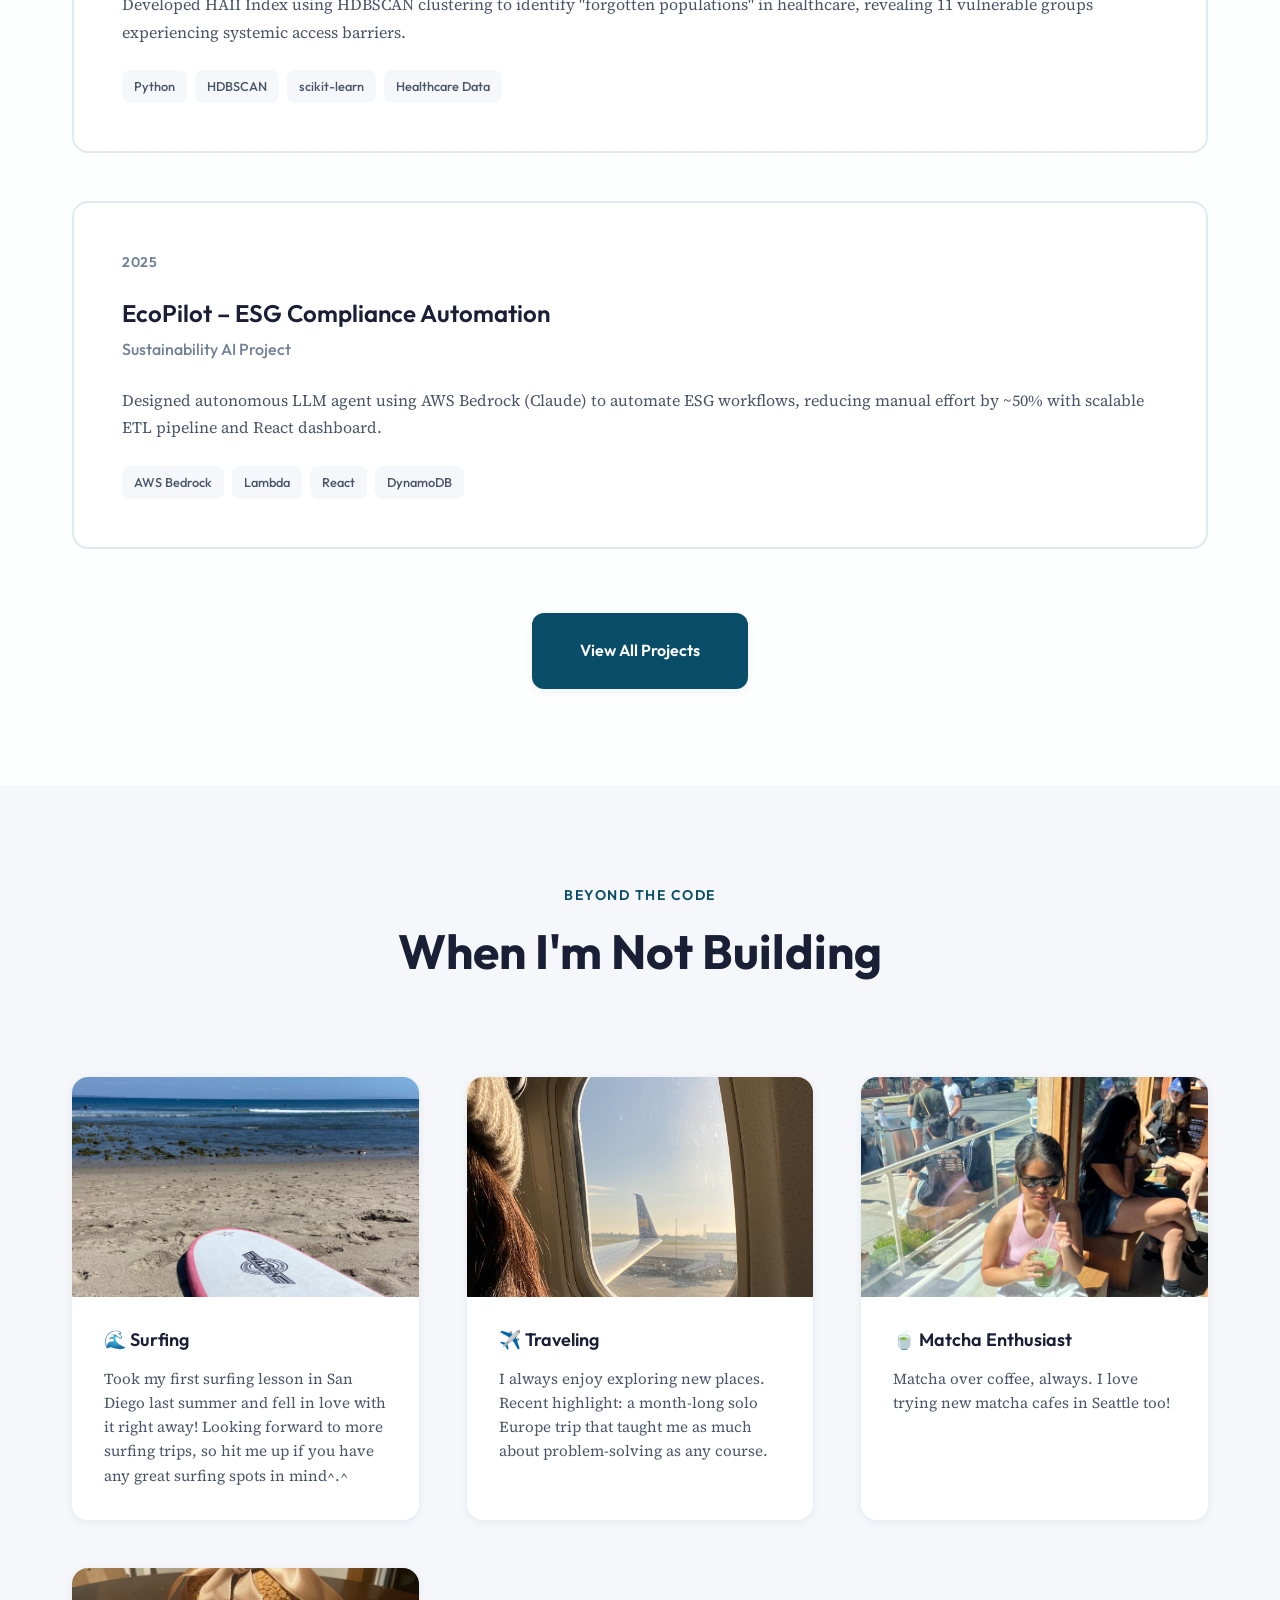
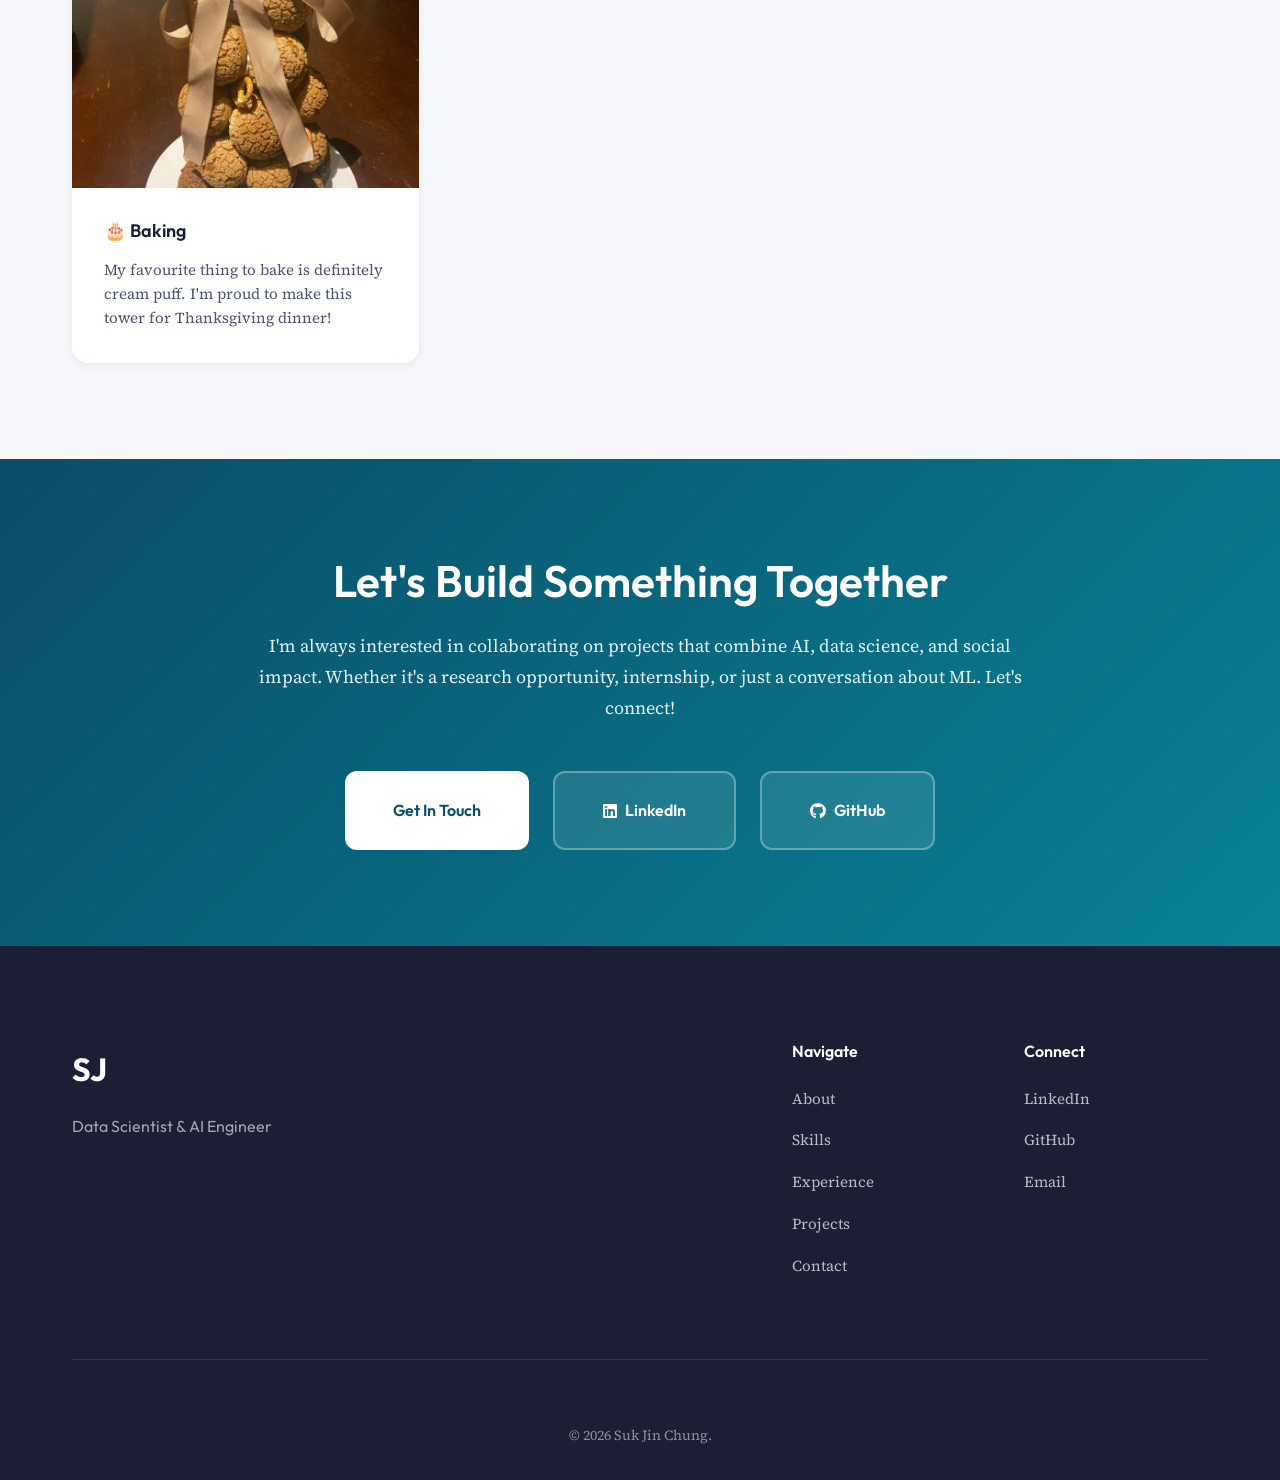
==== commit 3819d8ba: "update details" ====
--- a/index.html
+++ b/index.html
@@ -127,7 +127,7 @@
             <div class="about-grid">
                 <div class="about-text">
                     <p class="lead">
-                        I'm a rising senior at the University of Washington, specializing in Data Science with minors 
+                        I'm a senior at the University of Washington, studying Informatics & specializing in Data Science with minors 
                         in Statistics and Education. My work bridges technical innovation and real-world impact.
                     </p>
                     <p>
@@ -143,7 +143,7 @@
                     <div class="about-highlights">
                         <div class="highlight-item">
                             <i class="fas fa-trophy"></i>
-                            <span>2nd Place @ UW Datathon 2026</span>
+                            <span>Paul A. Volcker Government Internship Award</span>
                         </div>
                         <div class="highlight-item">
                             <i class="fas fa-building"></i>
@@ -451,7 +451,7 @@
                     </div>
                     <div class="personal-content">
                         <h3>🌊 Surfing</h3>
-                        <p>Recently caught the surfing bug in San Diego. There's something about riding waves that mirrors debugging—patience, timing, and the occasional wipeout.</p>
+                        <p>Took my first surfing lesson in San Diego last summer and fell in love with it right away! Looking forward to more surfing trips, so hit me up if you have any great surfing spots in mind^.^</p>
                     </div>
                 </div>
                 <div class="personal-card">
@@ -460,7 +460,7 @@
                     </div>
                     <div class="personal-content">
                         <h3>✈️ Traveling</h3>
-                        <p>Exploring new places fuels my creativity. Recent highlight: a month-long solo Europe trip that taught me as much about problem-solving as any course.</p>
+                        <p>I always enjoy exploring new places. Recent highlight: a month-long solo Europe trip that taught me as much about problem-solving as any course.</p>
                     </div>
                 </div>
                 <div class="personal-card">
@@ -469,7 +469,7 @@
                     </div>
                     <div class="personal-content">
                         <h3>🍵 Matcha Enthusiast</h3>
-                        <p>Matcha over coffee, always. The ritual of preparation is meditative—much like the process of feature engineering.</p>
+                        <p>Matcha over coffee, always. I love trying new matcha cafes in Seattle too!</p>
                     </div>
                 </div>
                 <div class="personal-card">
@@ -478,7 +478,7 @@
                     </div>
                     <div class="personal-content">
                         <h3>🎂 Baking</h3>
-                        <p>Precision meets creativity in the kitchen. This cream puff tower taught me that presentation matters in data viz too.</p>
+                        <p>My favourite thing to bake is definitely cream puff. I'm proud to make this tower for Thanksgiving dinner!</p>
                     </div>
                 </div>
             </div>
@@ -492,7 +492,7 @@
                 <h2>Let's Build Something Together</h2>
                 <p>
                     I'm always interested in collaborating on projects that combine AI, data science, and social impact. 
-                    Whether it's a research opportunity, internship, or just a conversation about ML—let's connect.
+                    Whether it's a research opportunity, internship, or just a conversation about ML. Let's connect!
                 </p>
                 <div class="cta-buttons">
                     <a href="contact.html" class="btn btn-primary">Get In Touch</a>
@@ -533,7 +533,7 @@
                 </div>
             </div>
             <div class="footer-bottom">
-                <p>&copy; 2025 Suk Jin Chung. Built with care and attention to detail.</p>
+                <p>&copy; 2026 Suk Jin Chung.</p>
             </div>
         </div>
     </footer>
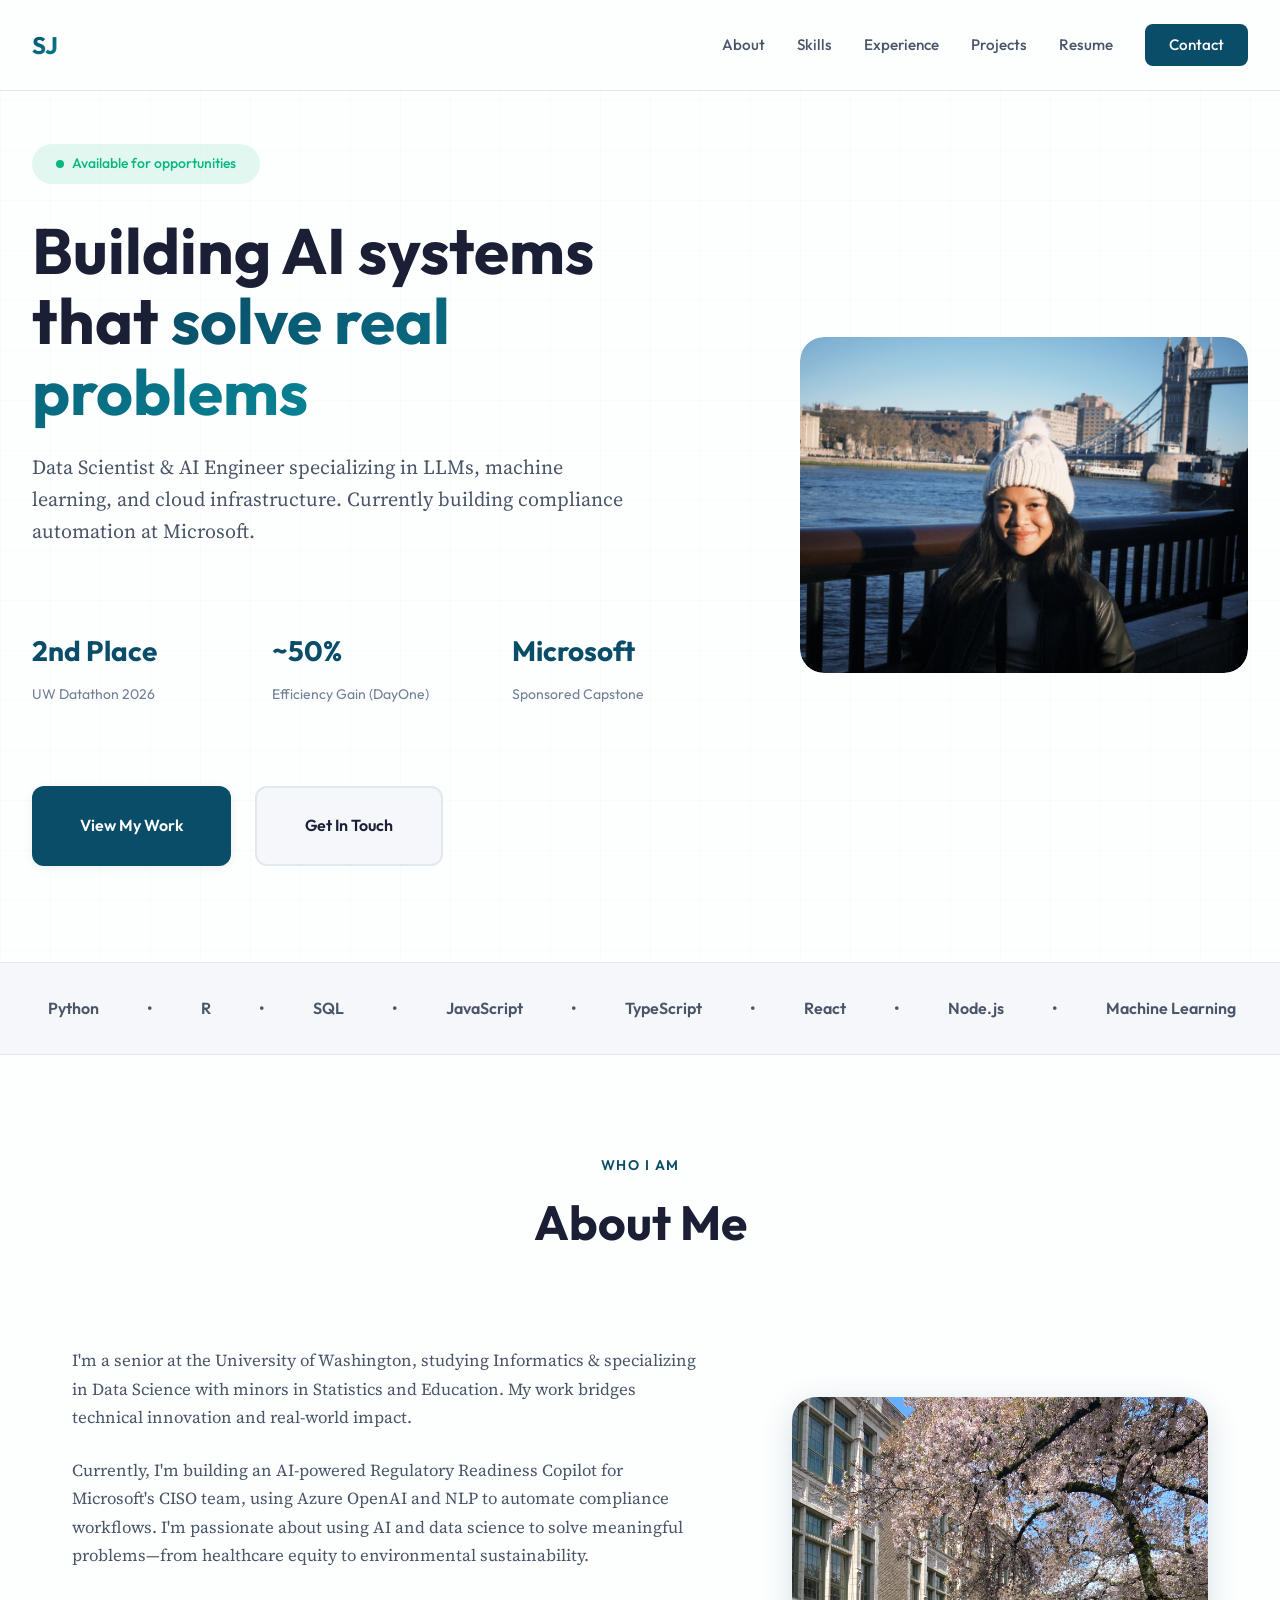
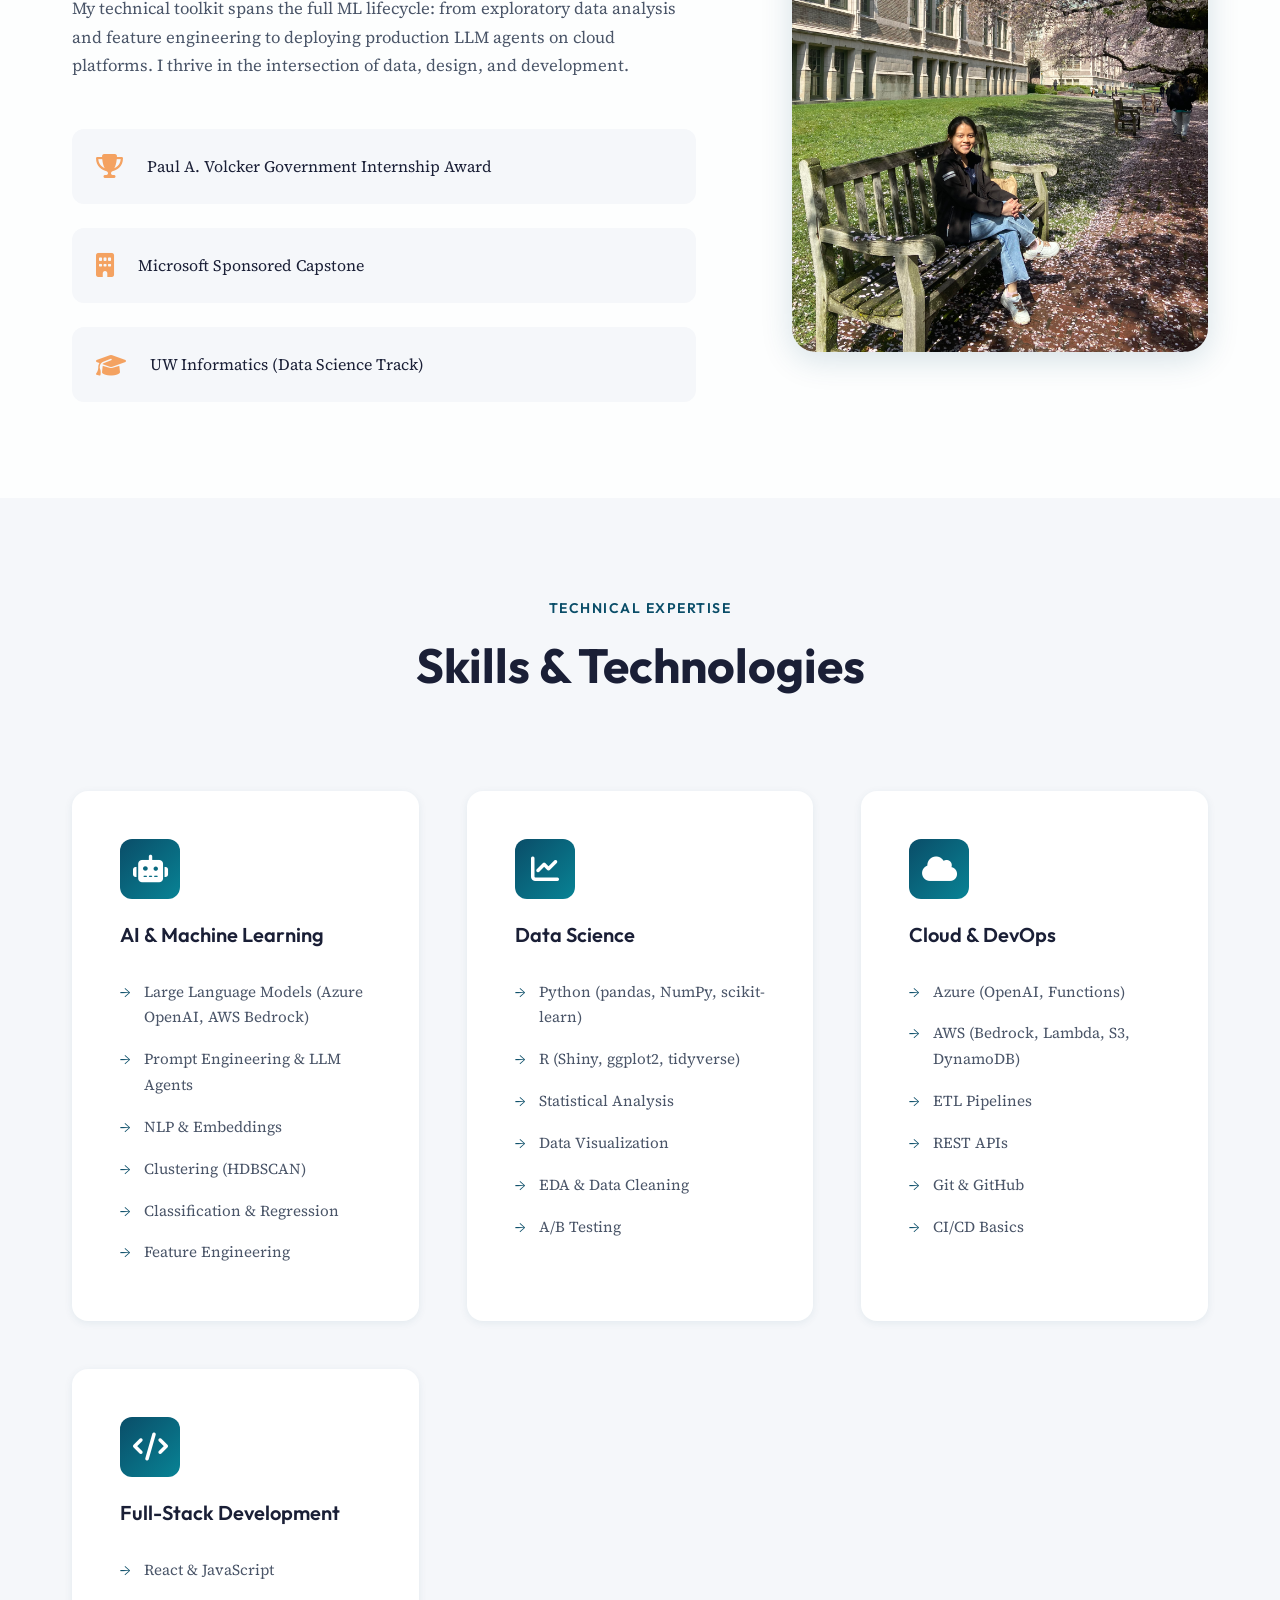
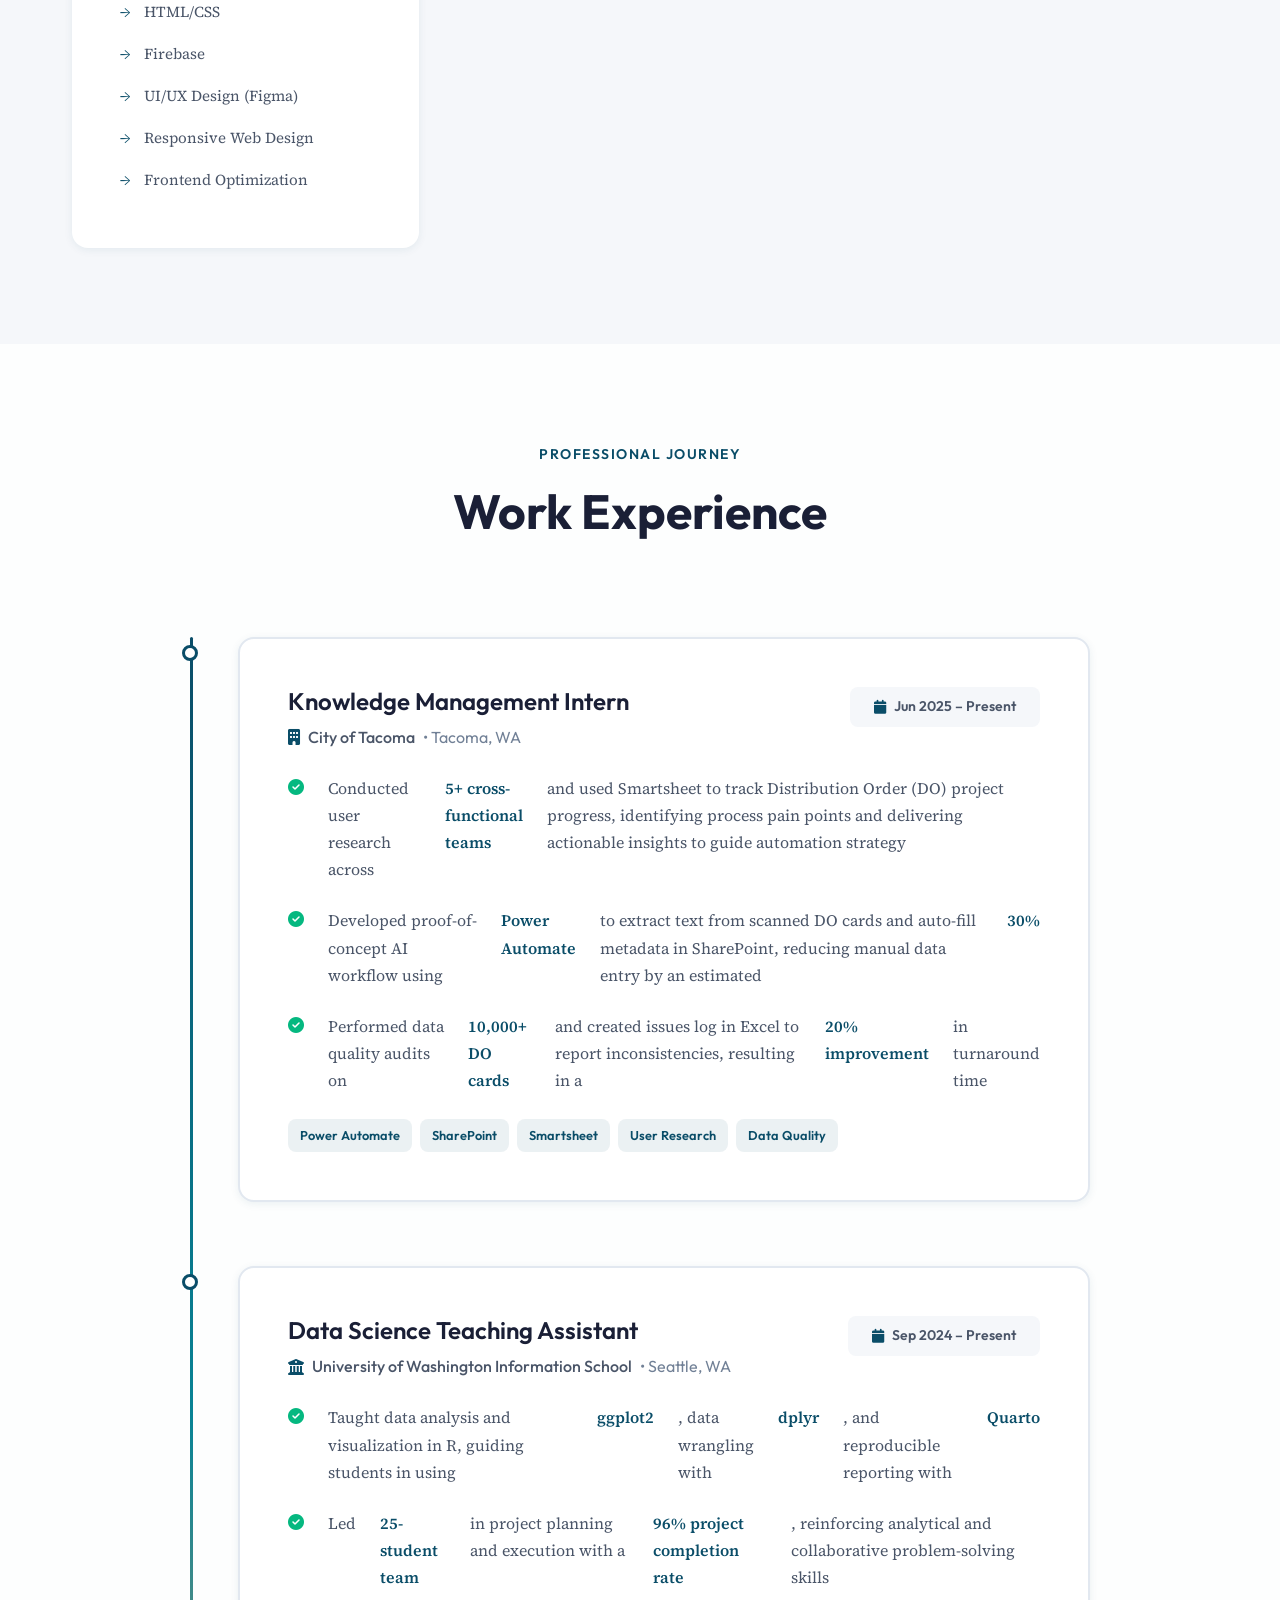
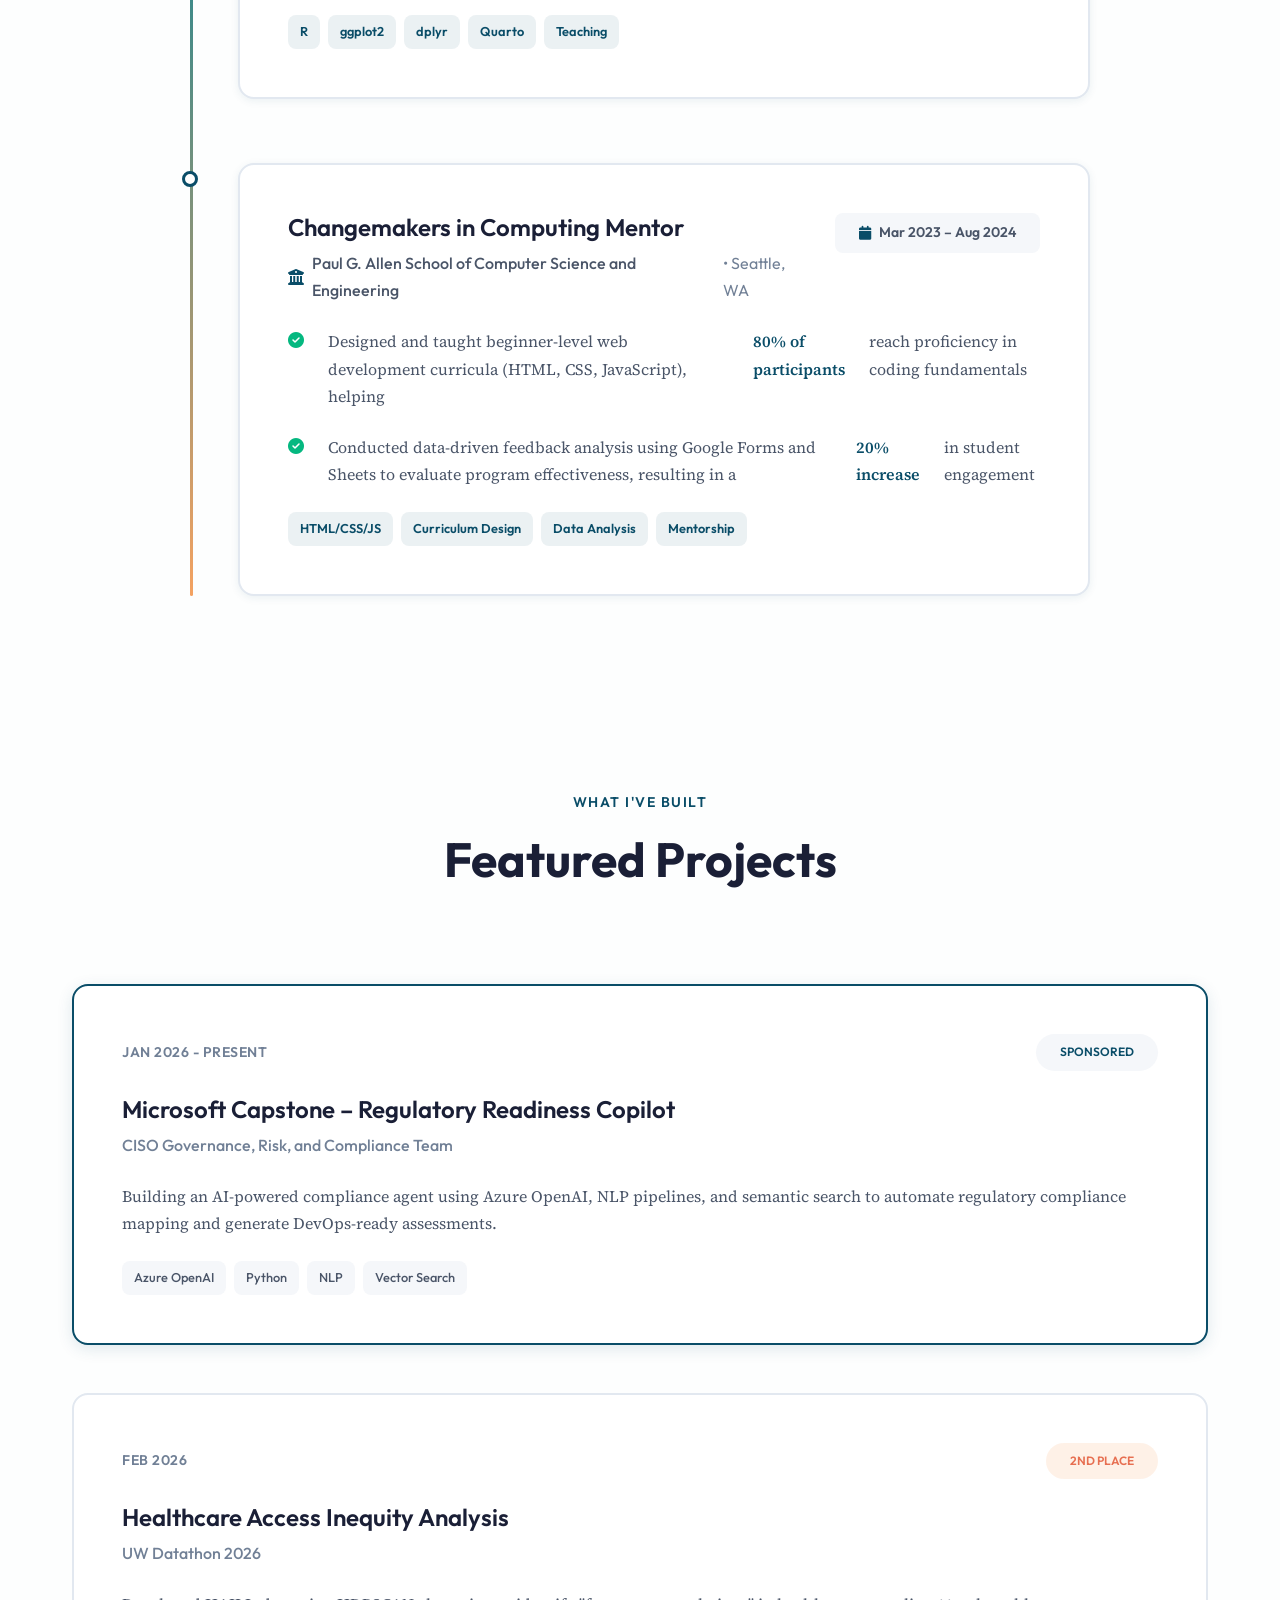
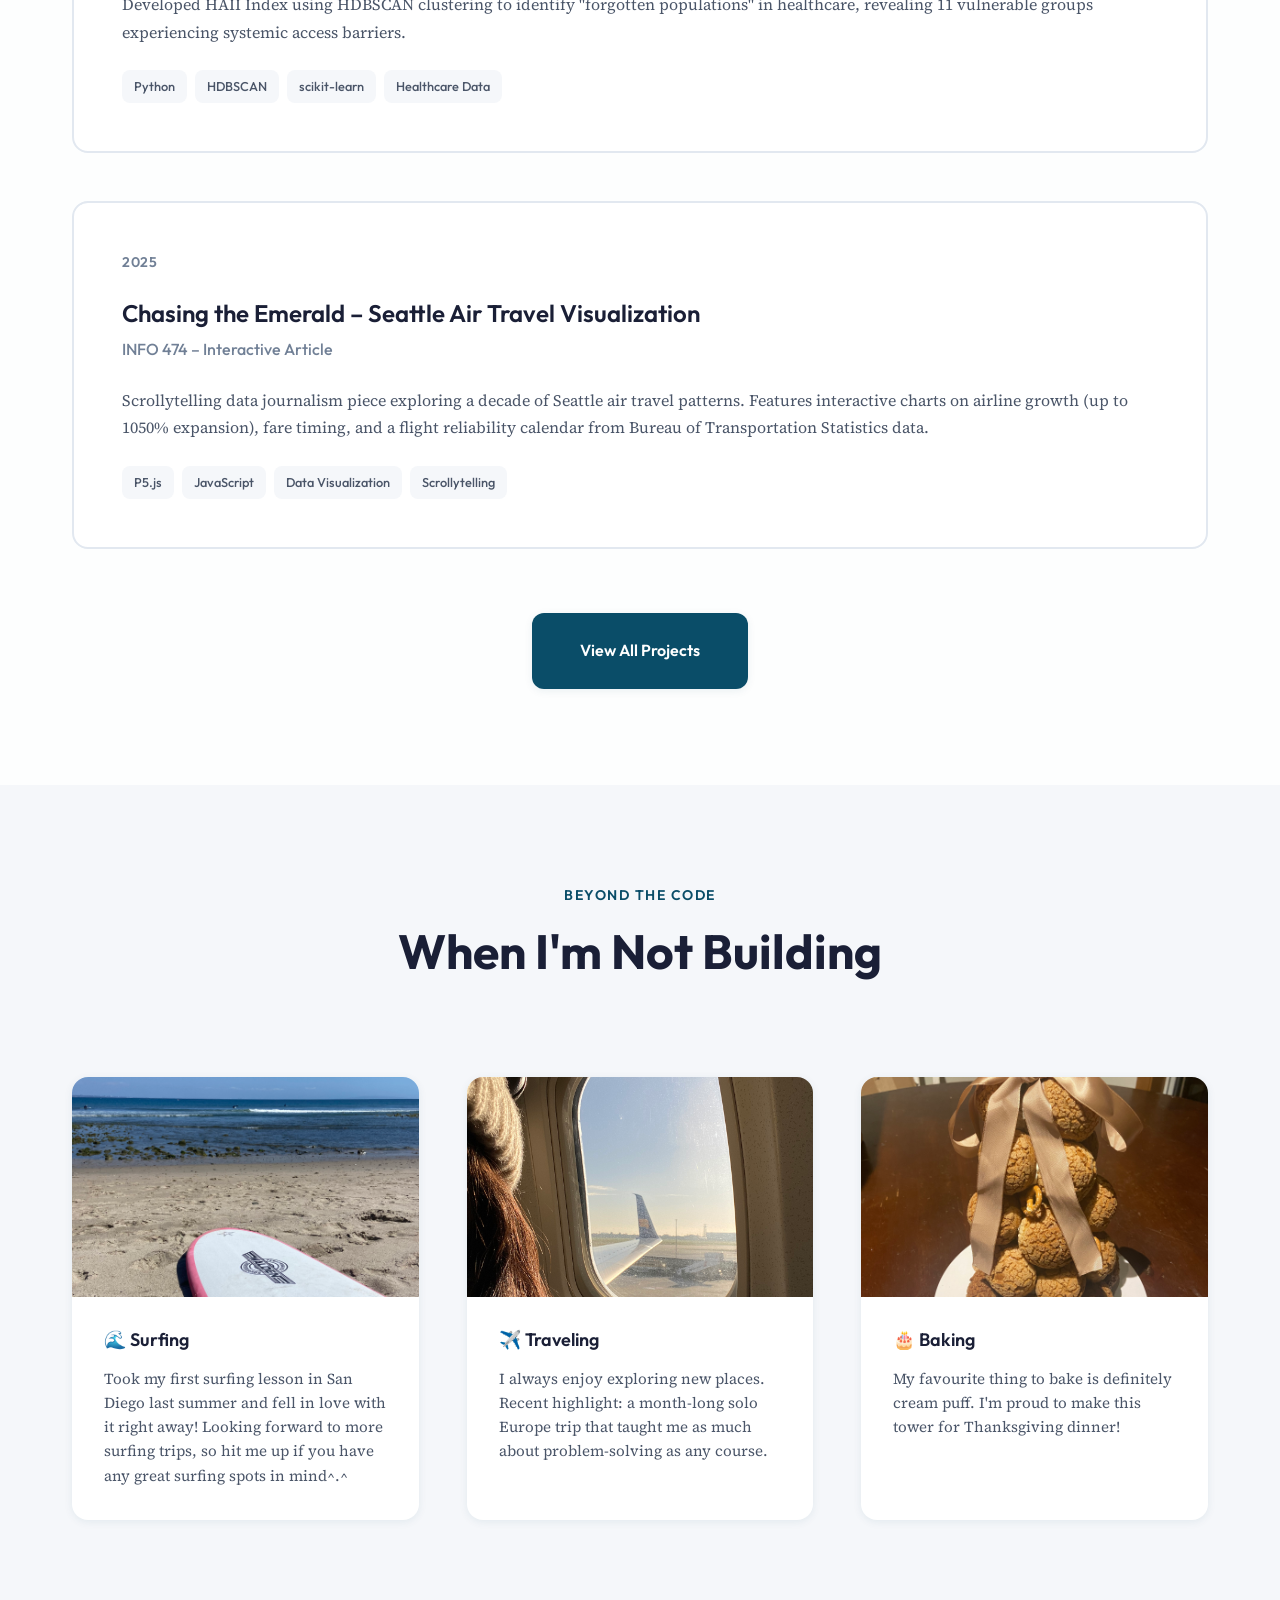
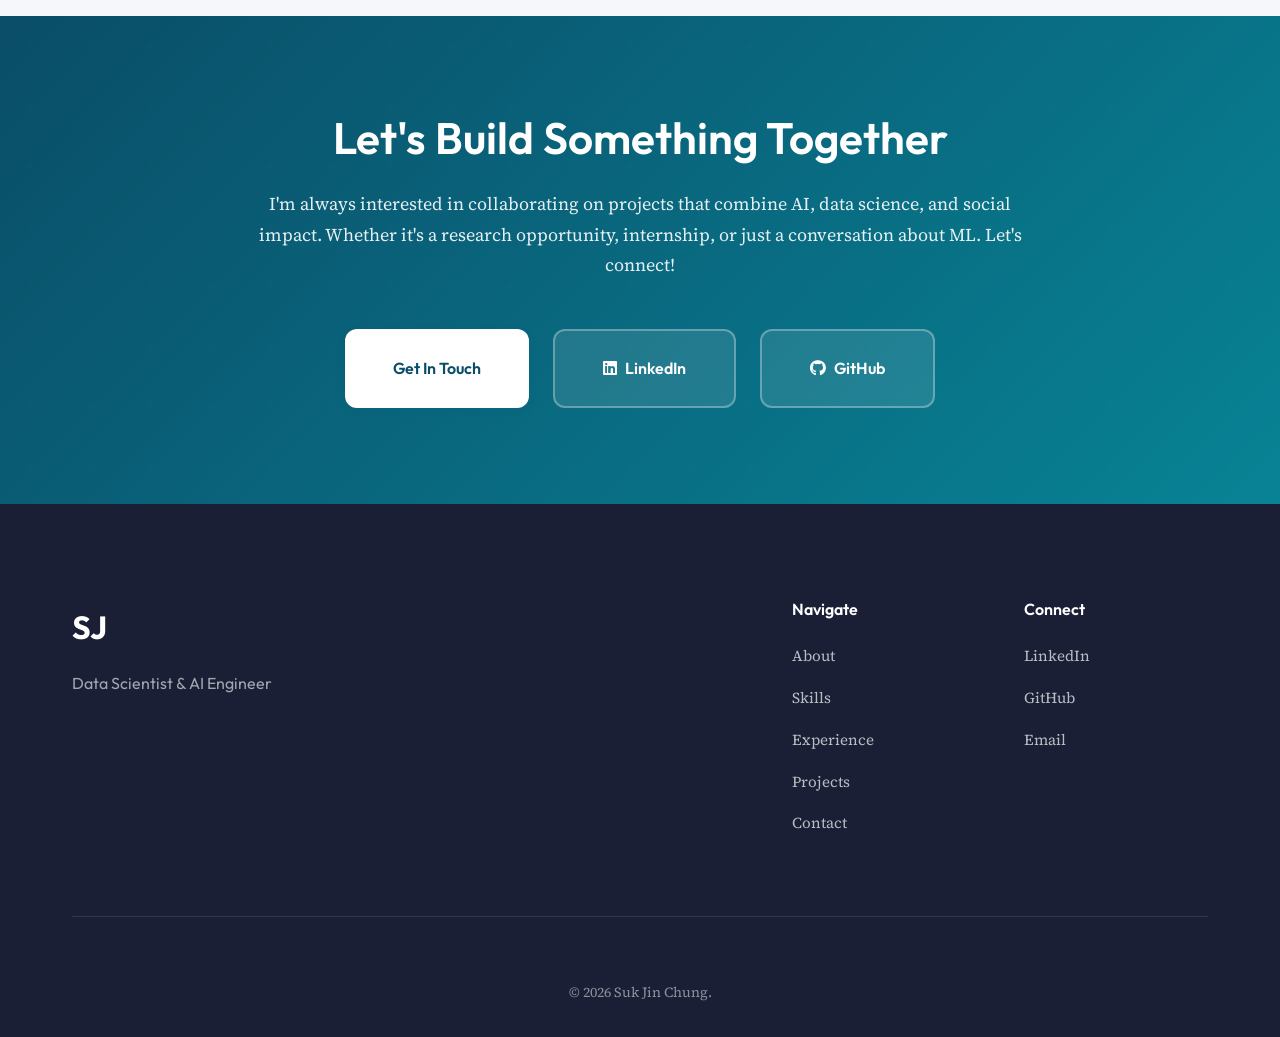
==== commit 43ae46ff: "update portfolio" ====
--- a/index.html
+++ b/index.html
@@ -18,7 +18,7 @@
                 <a href="#skills">Skills</a>
                 <a href="#work-experience">Experience</a>
                 <a href="projects.html">Projects</a>
-                <a href="https://drive.google.com/file/d/1RbLULfdV2YJrlM1Jq-Now0sCA2J9s1gR/view?usp=sharing" target="_blank">Resume</a>
+                <a href="https://drive.google.com/file/d/1E3BmGtXqTjjWE23sY1jt9Fu-PN_alhCa/view?usp=drive_link" target="_blank">Resume</a>
                 <a href="contact.html" class="nav-cta">Contact</a>
             </div>
             <button class="mobile-toggle" aria-label="Toggle menu">
@@ -51,7 +51,7 @@
                     </div>
                     <div class="stat">
                         <div class="stat-number">~50%</div>
-                        <div class="stat-label">Efficiency Gain (EcoPilot)</div>
+                        <div class="stat-label">Efficiency Gain (DayOne)</div>
                     </div>
                     <div class="stat">
                         <div class="stat-number">Microsoft</div>
@@ -77,44 +77,59 @@
 
     <!-- Tech Stack Marquee -->
     <section class="tech-marquee">
-        <div class="marquee">
-            <div class="marquee-content">
-                <span>Azure OpenAI</span>
-                <span>•</span>
-                <span>AWS Bedrock</span>
-                <span>•</span>
-                <span>Python</span>
-                <span>•</span>
-                <span>React</span>
-                <span>•</span>
-                <span>Machine Learning</span>
-                <span>•</span>
-                <span>NLP</span>
-                <span>•</span>
-                <span>HDBSCAN</span>
-                <span>•</span>
-                <span>scikit-learn</span>
-                <span>•</span>
-            </div>
-            <div class="marquee-content" aria-hidden="true">
-                <span>Azure OpenAI</span>
-                <span>•</span>
-                <span>AWS Bedrock</span>
-                <span>•</span>
-                <span>Python</span>
-                <span>•</span>
-                <span>React</span>
-                <span>•</span>
-                <span>Machine Learning</span>
-                <span>•</span>
-                <span>NLP</span>
-                <span>•</span>
-                <span>HDBSCAN</span>
-                <span>•</span>
-                <span>scikit-learn</span>
-                <span>•</span>
-            </div>
-        </div>
+    <div class="marquee">
+        <div class="marquee-content">
+            <span>Python</span>
+            <span>•</span>
+            <span>R</span>
+            <span>•</span>
+            <span>SQL</span>
+            <span>•</span>
+            <span>JavaScript</span>
+            <span>•</span>
+            <span>TypeScript</span>
+            <span>•</span>
+            <span>React</span>
+            <span>•</span>
+            <span>Node.js</span>
+            <span>•</span>
+            <span>Machine Learning</span>
+            <span>•</span>
+            <span>scikit-learn</span>
+            <span>•</span>
+            <span>PyTorch</span>
+            <span>•</span>
+            <span>Pandas</span>
+            <span>•</span>
+            <span>NumPy</span>
+            <span>•</span>
+        </div>
+
+        <div class="marquee-content" aria-hidden="true">
+            <span>Tableau</span>
+            <span>•</span>
+            <span>Power BI</span>
+            <span>•</span>
+            <span>MongoDB</span>
+            <span>•</span>
+            <span>Firebase</span>
+            <span>•</span>
+            <span>Elasticsearch</span>
+            <span>•</span>
+            <span>AWS</span>
+            <span>•</span>
+            <span>Azure</span>
+            <span>•</span>
+            <span>LangChain</span>
+            <span>•</span>
+            <span>Jupyter</span>
+            <span>•</span>
+            <span>Excel</span>
+            <span>•</span>
+            <span>Figma</span>
+            <span>•</span>
+        </div>
+    </div>
     </section>
 
     <!-- About Section -->
@@ -417,17 +432,18 @@
                     <div class="card-header">
                         <span class="card-label">2025</span>
                     </div>
-                    <h3>EcoPilot – ESG Compliance Automation</h3>
-                    <p class="card-subtitle">Sustainability AI Project</p>
+                    <h3>Chasing the Emerald – Seattle Air Travel Visualization</h3>
+                    <p class="card-subtitle">INFO 474 – Interactive Article</p>
                     <p class="card-description">
-                        Designed autonomous LLM agent using AWS Bedrock (Claude) to automate ESG workflows, 
-                        reducing manual effort by ~50% with scalable ETL pipeline and React dashboard.
+                        Scrollytelling data journalism piece exploring a decade of Seattle air travel patterns.
+                        Features interactive charts on airline growth (up to 1050% expansion), fare timing, and
+                        a flight reliability calendar from Bureau of Transportation Statistics data.
                     </p>
                     <div class="card-tech">
-                        <span>AWS Bedrock</span>
-                        <span>Lambda</span>
-                        <span>React</span>
-                        <span>DynamoDB</span>
+                        <span>P5.js</span>
+                        <span>JavaScript</span>
+                        <span>Data Visualization</span>
+                        <span>Scrollytelling</span>
                     </div>
                 </div>
             </div>
@@ -461,15 +477,6 @@
                     <div class="personal-content">
                         <h3>✈️ Traveling</h3>
                         <p>I always enjoy exploring new places. Recent highlight: a month-long solo Europe trip that taught me as much about problem-solving as any course.</p>
-                    </div>
-                </div>
-                <div class="personal-card">
-                    <div class="personal-image">
-                        <img src="assets/matcha.jpeg" alt="Matcha">
-                    </div>
-                    <div class="personal-content">
-                        <h3>🍵 Matcha Enthusiast</h3>
-                        <p>Matcha over coffee, always. I love trying new matcha cafes in Seattle too!</p>
                     </div>
                 </div>
                 <div class="personal-card">
@@ -528,7 +535,7 @@
                         <h4>Connect</h4>
                         <a href="https://www.linkedin.com/in/suk-jin003/" target="_blank">LinkedIn</a>
                         <a href="https://github.com/sukjin620" target="_blank">GitHub</a>
-                        <a href="mailto:your.email@example.com">Email</a>
+                        <a href="/cdn-cgi/l/email-protection#a7dec8d2d589c2cac6cecbe7c2dfc6cad7cbc289c4c8ca">Email</a>
                     </div>
                 </div>
             </div>
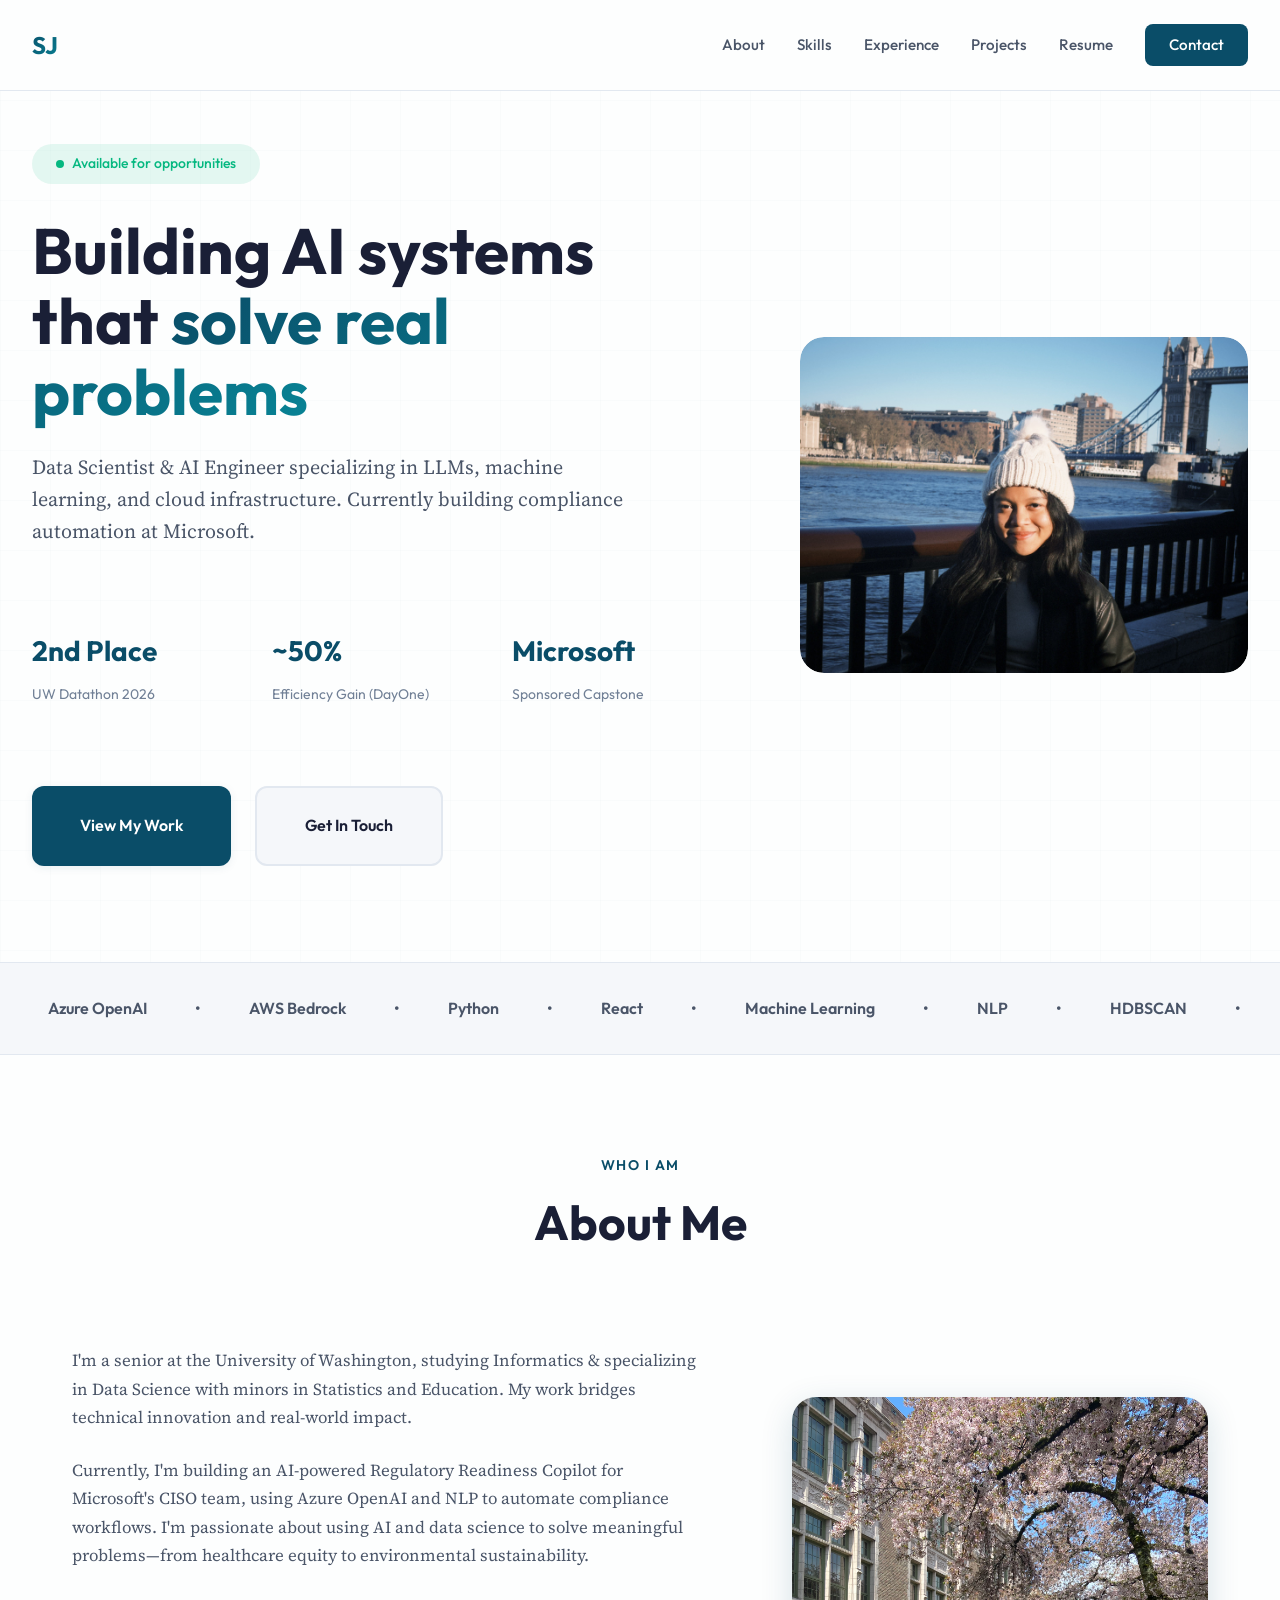
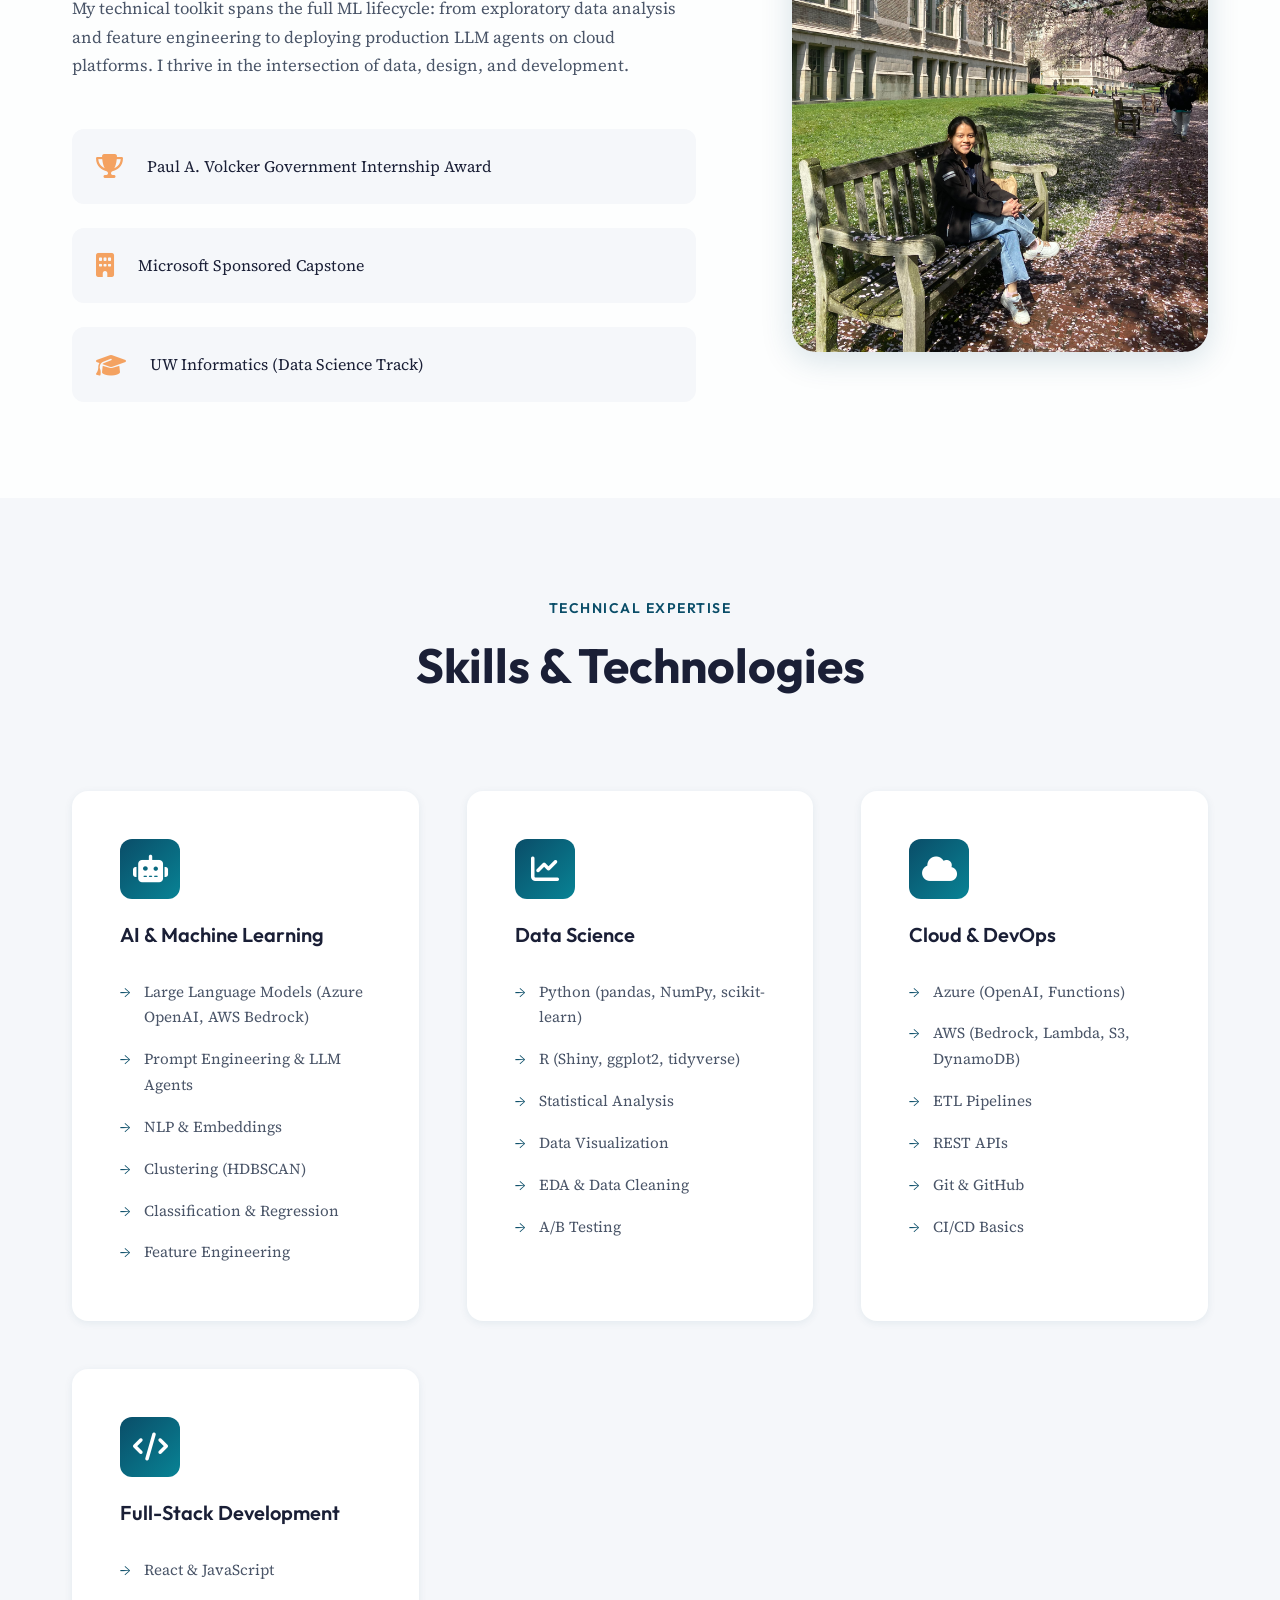
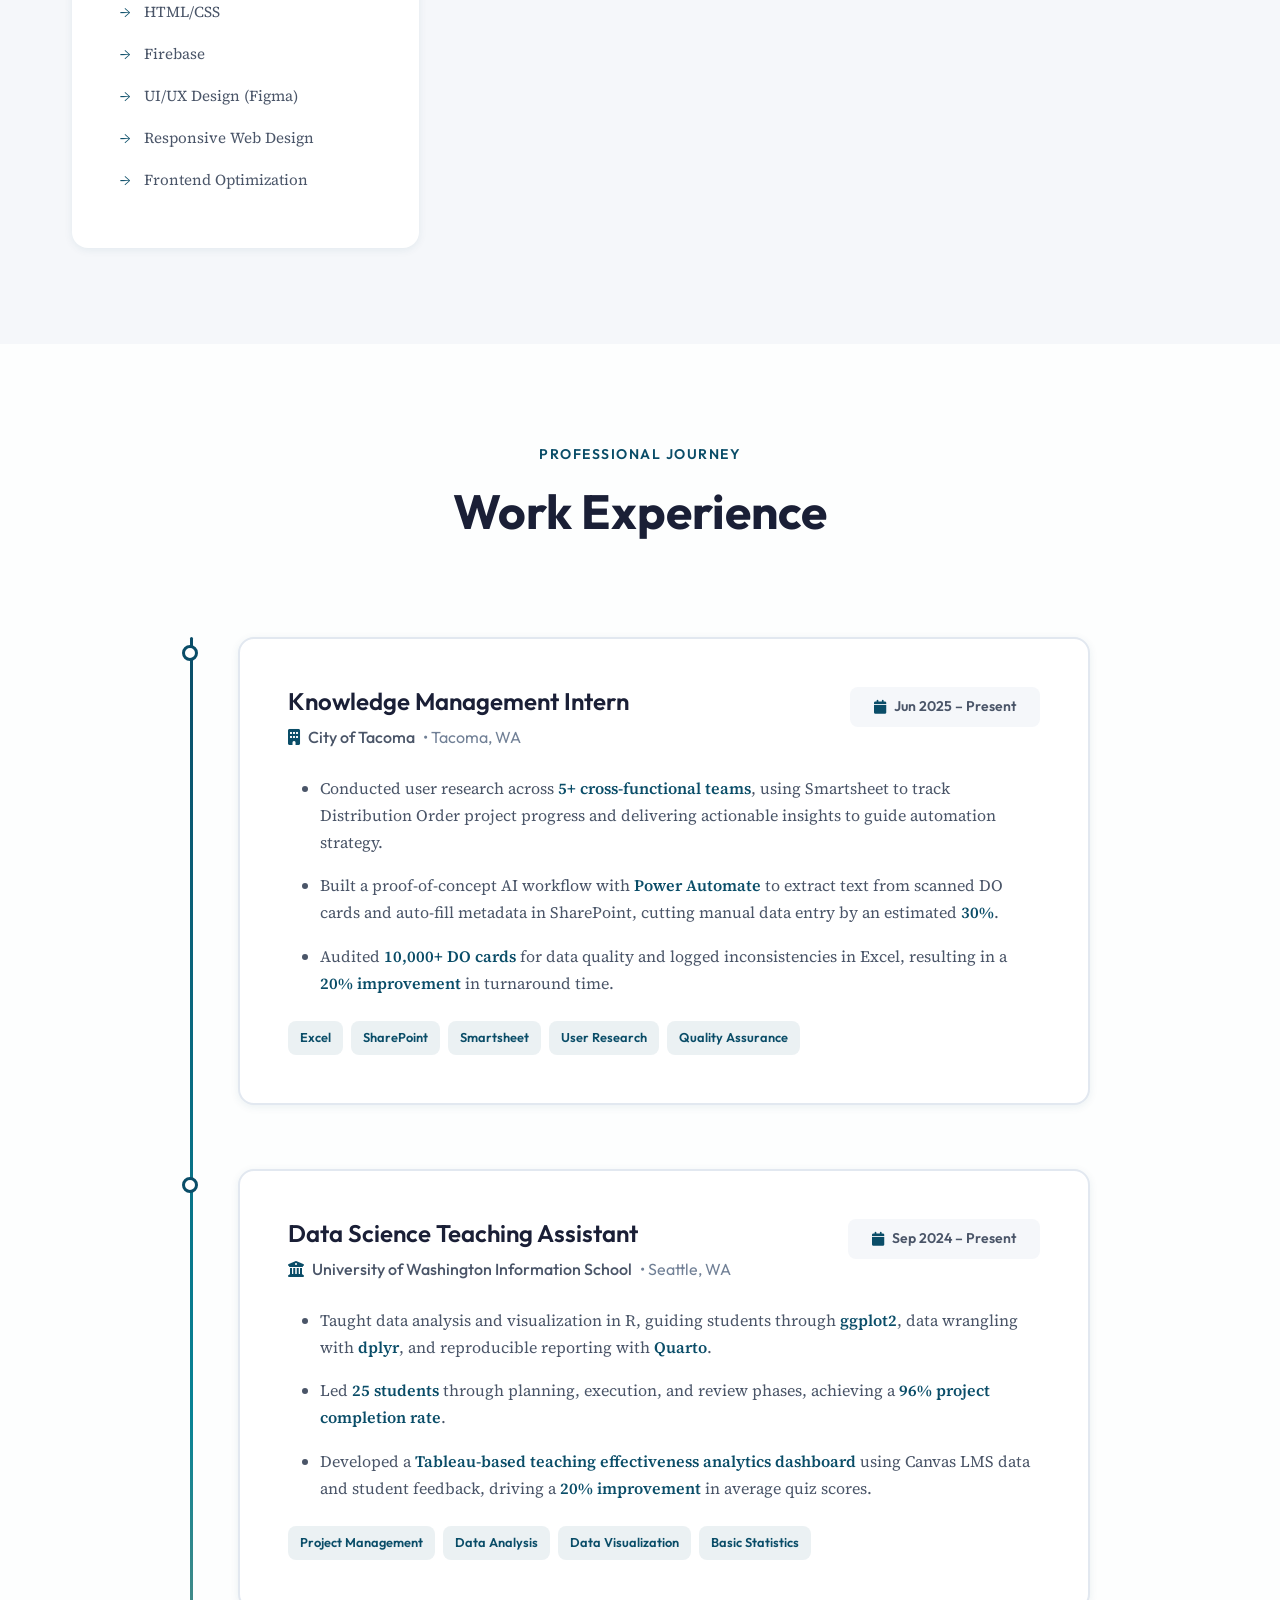
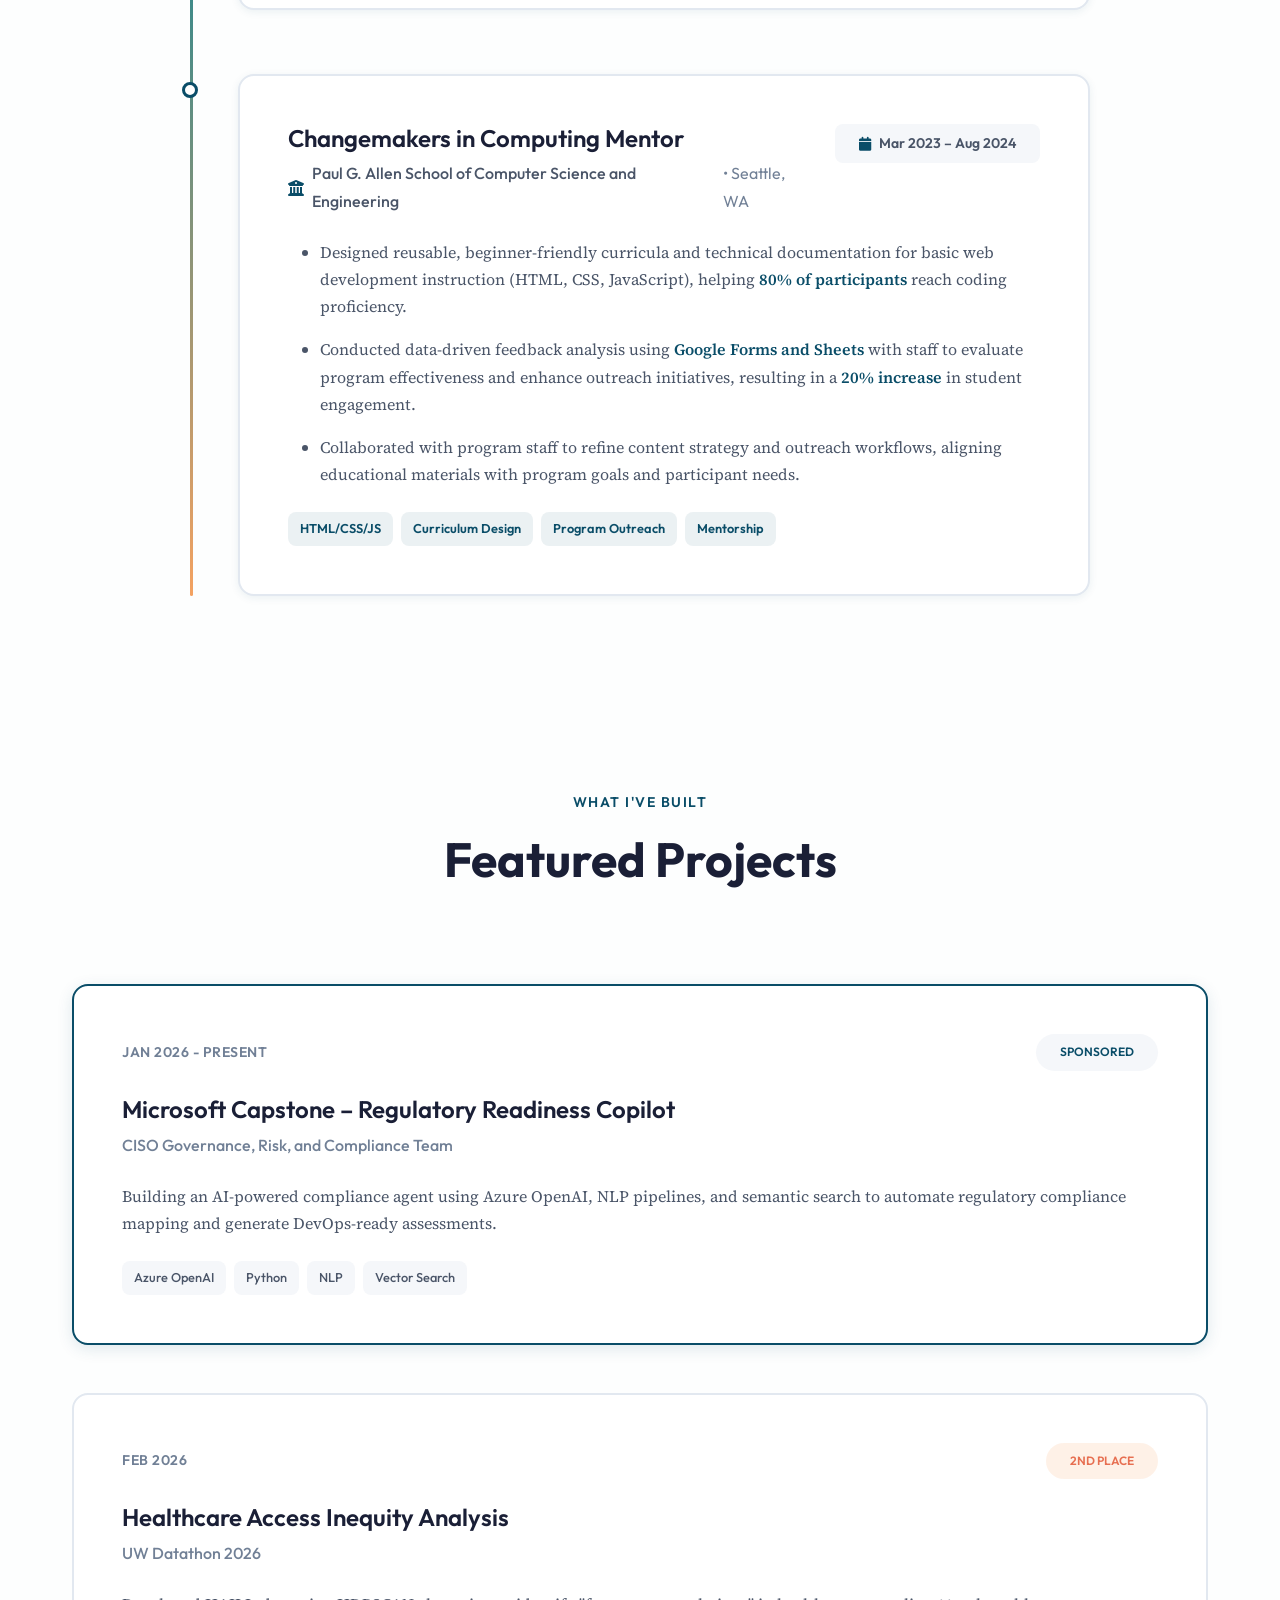
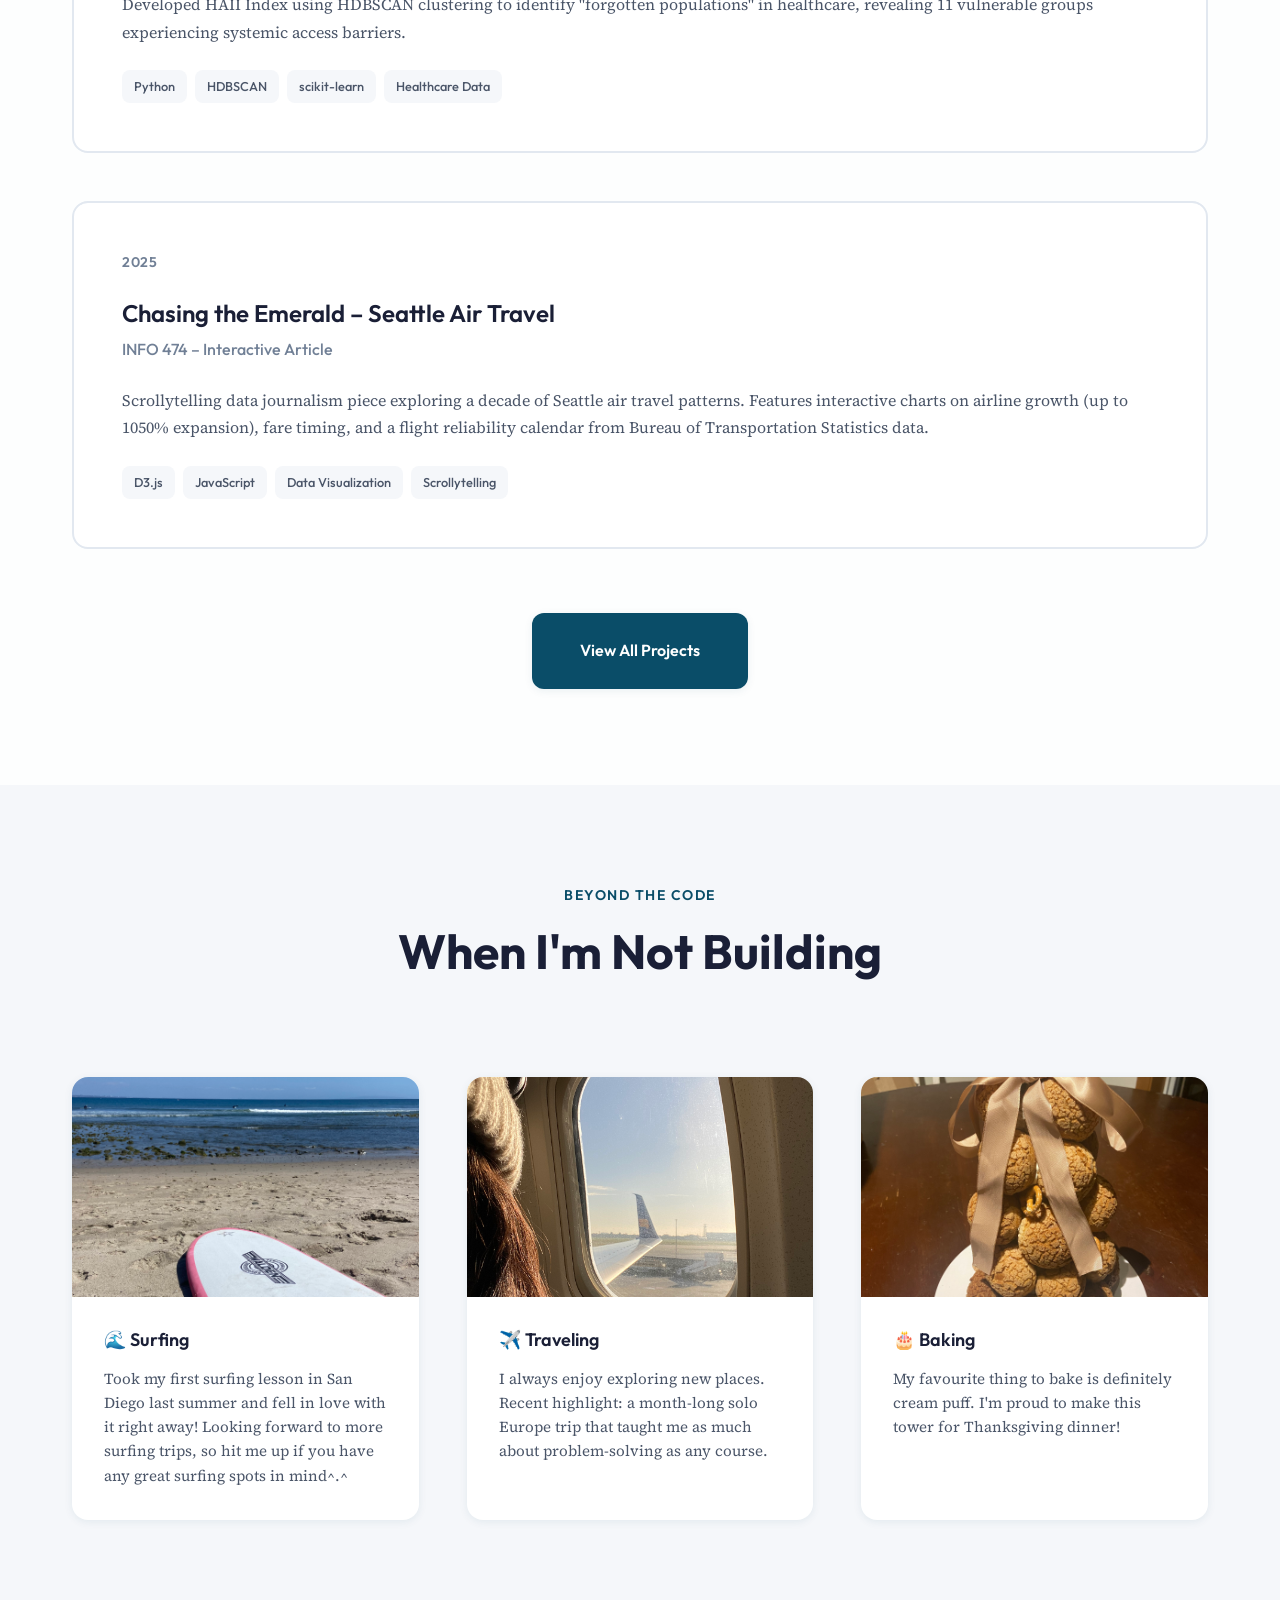
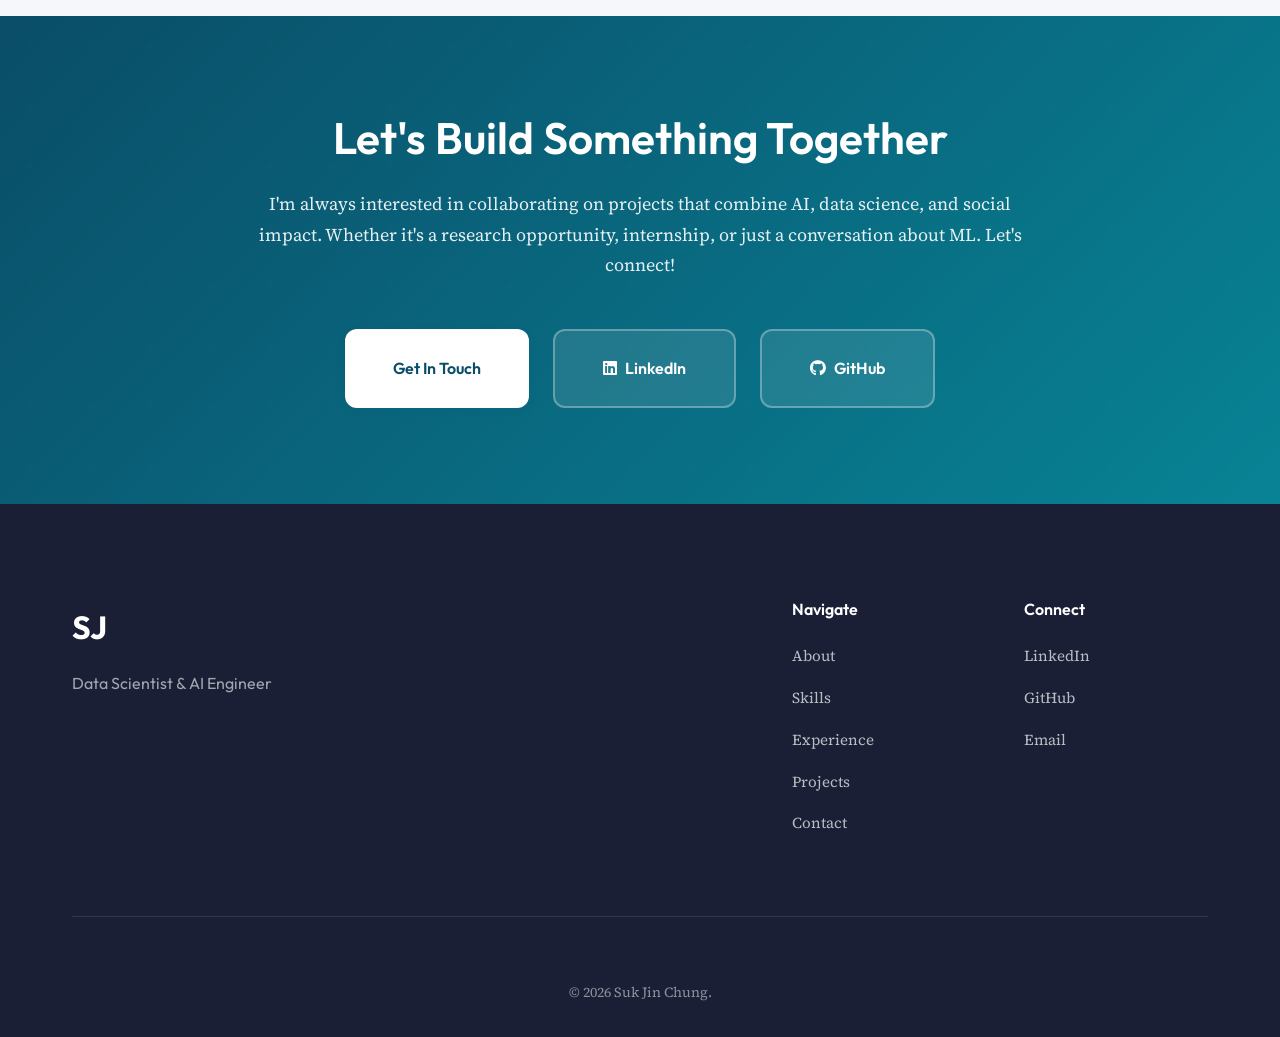
==== commit 78792f71: "update work experience" ====
--- a/index.html
+++ b/index.html
@@ -77,59 +77,44 @@
 
     <!-- Tech Stack Marquee -->
     <section class="tech-marquee">
-    <div class="marquee">
-        <div class="marquee-content">
-            <span>Python</span>
-            <span>•</span>
-            <span>R</span>
-            <span>•</span>
-            <span>SQL</span>
-            <span>•</span>
-            <span>JavaScript</span>
-            <span>•</span>
-            <span>TypeScript</span>
-            <span>•</span>
-            <span>React</span>
-            <span>•</span>
-            <span>Node.js</span>
-            <span>•</span>
-            <span>Machine Learning</span>
-            <span>•</span>
-            <span>scikit-learn</span>
-            <span>•</span>
-            <span>PyTorch</span>
-            <span>•</span>
-            <span>Pandas</span>
-            <span>•</span>
-            <span>NumPy</span>
-            <span>•</span>
-        </div>
-
-        <div class="marquee-content" aria-hidden="true">
-            <span>Tableau</span>
-            <span>•</span>
-            <span>Power BI</span>
-            <span>•</span>
-            <span>MongoDB</span>
-            <span>•</span>
-            <span>Firebase</span>
-            <span>•</span>
-            <span>Elasticsearch</span>
-            <span>•</span>
-            <span>AWS</span>
-            <span>•</span>
-            <span>Azure</span>
-            <span>•</span>
-            <span>LangChain</span>
-            <span>•</span>
-            <span>Jupyter</span>
-            <span>•</span>
-            <span>Excel</span>
-            <span>•</span>
-            <span>Figma</span>
-            <span>•</span>
-        </div>
-    </div>
+        <div class="marquee">
+            <div class="marquee-content">
+                <span>Azure OpenAI</span>
+                <span>•</span>
+                <span>AWS Bedrock</span>
+                <span>•</span>
+                <span>Python</span>
+                <span>•</span>
+                <span>React</span>
+                <span>•</span>
+                <span>Machine Learning</span>
+                <span>•</span>
+                <span>NLP</span>
+                <span>•</span>
+                <span>HDBSCAN</span>
+                <span>•</span>
+                <span>scikit-learn</span>
+                <span>•</span>
+            </div>
+            <div class="marquee-content" aria-hidden="true">
+                <span>Azure OpenAI</span>
+                <span>•</span>
+                <span>AWS Bedrock</span>
+                <span>•</span>
+                <span>Python</span>
+                <span>•</span>
+                <span>React</span>
+                <span>•</span>
+                <span>Machine Learning</span>
+                <span>•</span>
+                <span>NLP</span>
+                <span>•</span>
+                <span>HDBSCAN</span>
+                <span>•</span>
+                <span>scikit-learn</span>
+                <span>•</span>
+            </div>
+        </div>
     </section>
 
     <!-- About Section -->
@@ -253,6 +238,7 @@
                 <h2 class="section-title">Work Experience</h2>
             </div>
             <div class="timeline">
+
                 <!-- Knowledge Management Intern -->
                 <div class="timeline-item">
                     <div class="timeline-marker"></div>
@@ -272,30 +258,16 @@
                             </div>
                         </div>
                         <ul class="responsibilities">
-                            <li>
-                                <i class="fas fa-check-circle"></i>
-                                Conducted user research across <strong>5+ cross-functional teams</strong> and used Smartsheet 
-                                to track Distribution Order (DO) project progress, identifying process pain points and delivering 
-                                actionable insights to guide automation strategy
-                            </li>
-                            <li>
-                                <i class="fas fa-check-circle"></i>
-                                Developed proof-of-concept AI workflow using <strong>Power Automate</strong> to extract text from 
-                                scanned DO cards and auto-fill metadata in SharePoint, reducing manual data entry by an estimated 
-                                <strong>30%</strong>
-                            </li>
-                            <li>
-                                <i class="fas fa-check-circle"></i>
-                                Performed data quality audits on <strong>10,000+ DO cards</strong> and created issues log in Excel 
-                                to report inconsistencies, resulting in a <strong>20% improvement</strong> in turnaround time
-                            </li>
+                            <li>Conducted user research across <strong>5+ cross-functional teams</strong>, using Smartsheet to track Distribution Order project progress and delivering actionable insights to guide automation strategy.</li>
+                            <li>Built a proof-of-concept AI workflow with <strong>Power Automate</strong> to extract text from scanned DO cards and auto-fill metadata in SharePoint, cutting manual data entry by an estimated <strong>30%</strong>.</li>
+                            <li>Audited <strong>10,000+ DO cards</strong> for data quality and logged inconsistencies in Excel, resulting in a <strong>20% improvement</strong> in turnaround time.</li>
                         </ul>
                         <div class="experience-tags">
-                            <span class="tag">Power Automate</span>
+                            <span class="tag">Excel</span>
                             <span class="tag">SharePoint</span>
                             <span class="tag">Smartsheet</span>
                             <span class="tag">User Research</span>
-                            <span class="tag">Data Quality</span>
+                            <span class="tag">Quality Assurance</span>
                         </div>
                     </div>
                 </div>
@@ -319,23 +291,15 @@
                             </div>
                         </div>
                         <ul class="responsibilities">
-                            <li>
-                                <i class="fas fa-check-circle"></i>
-                                Taught data analysis and visualization in R, guiding students in using <strong>ggplot2</strong>, 
-                                data wrangling with <strong>dplyr</strong>, and reproducible reporting with <strong>Quarto</strong>
-                            </li>
-                            <li>
-                                <i class="fas fa-check-circle"></i>
-                                Led <strong>25-student team</strong> in project planning and execution with a <strong>96% 
-                                project completion rate</strong>, reinforcing analytical and collaborative problem-solving skills
-                            </li>
+                            <li>Taught data analysis and visualization in R, guiding students through <strong>ggplot2</strong>, data wrangling with <strong>dplyr</strong>, and reproducible reporting with <strong>Quarto</strong>.</li>
+                            <li>Led <strong>25 students</strong> through planning, execution, and review phases, achieving a <strong>96% project completion rate</strong>.</li>
+                            <li>Developed a <strong>Tableau-based teaching effectiveness analytics dashboard</strong> using Canvas LMS data and student feedback, driving a <strong>20% improvement</strong> in average quiz scores.</li>
                         </ul>
                         <div class="experience-tags">
-                            <span class="tag">R</span>
-                            <span class="tag">ggplot2</span>
-                            <span class="tag">dplyr</span>
-                            <span class="tag">Quarto</span>
-                            <span class="tag">Teaching</span>
+                            <span class="tag">Project Management</span>
+                            <span class="tag">Data Analysis</span>
+                            <span class="tag">Data Visualization</span>
+                            <span class="tag">Basic Statistics</span>
                         </div>
                     </div>
                 </div>
@@ -359,25 +323,19 @@
                             </div>
                         </div>
                         <ul class="responsibilities">
-                            <li>
-                                <i class="fas fa-check-circle"></i>
-                                Designed and taught beginner-level web development curricula (HTML, CSS, JavaScript), 
-                                helping <strong>80% of participants</strong> reach proficiency in coding fundamentals
-                            </li>
-                            <li>
-                                <i class="fas fa-check-circle"></i>
-                                Conducted data-driven feedback analysis using Google Forms and Sheets to evaluate program 
-                                effectiveness, resulting in a <strong>20% increase</strong> in student engagement
-                            </li>
+                            <li>Designed reusable, beginner-friendly curricula and technical documentation for basic web development instruction (HTML, CSS, JavaScript), helping <strong>80% of participants</strong> reach coding proficiency.</li>
+                            <li>Conducted data-driven feedback analysis using <strong>Google Forms and Sheets</strong> with staff to evaluate program effectiveness and enhance outreach initiatives, resulting in a <strong>20% increase</strong> in student engagement.</li>
+                            <li>Collaborated with program staff to refine content strategy and outreach workflows, aligning educational materials with program goals and participant needs.</li>
                         </ul>
                         <div class="experience-tags">
                             <span class="tag">HTML/CSS/JS</span>
                             <span class="tag">Curriculum Design</span>
-                            <span class="tag">Data Analysis</span>
+                            <span class="tag">Program Outreach</span>
                             <span class="tag">Mentorship</span>
                         </div>
                     </div>
                 </div>
+
             </div>
         </div>
     </section>
@@ -432,7 +390,7 @@
                     <div class="card-header">
                         <span class="card-label">2025</span>
                     </div>
-                    <h3>Chasing the Emerald – Seattle Air Travel Visualization</h3>
+                    <h3>Chasing the Emerald – Seattle Air Travel</h3>
                     <p class="card-subtitle">INFO 474 – Interactive Article</p>
                     <p class="card-description">
                         Scrollytelling data journalism piece exploring a decade of Seattle air travel patterns.
@@ -440,7 +398,7 @@
                         a flight reliability calendar from Bureau of Transportation Statistics data.
                     </p>
                     <div class="card-tech">
-                        <span>P5.js</span>
+                        <span>D3.js</span>
                         <span>JavaScript</span>
                         <span>Data Visualization</span>
                         <span>Scrollytelling</span>
@@ -546,5 +504,5 @@
     </footer>
 
     <script src="script.js"></script>
-</body>
+</body> 
 </html>
--- a/style.css
+++ b/style.css
@@ -770,14 +770,13 @@
 }
 
 .responsibilities {
-    list-style: none;
+    list-style: disc;
+    padding-left: var(--spacing-lg);
     margin-bottom: var(--spacing-md);
 }
 
 .responsibilities li {
-    display: flex;
-    gap: var(--spacing-md);
-    margin-bottom: var(--spacing-md);
+    margin-bottom: var(--spacing-sm);
     color: var(--color-text-secondary);
     line-height: 1.7;
 }
@@ -786,14 +785,18 @@
     margin-bottom: 0;
 }
 
-.responsibilities i {
-    color: var(--color-success);
-    font-size: 1rem;
-    flex-shrink: 0;
-    margin-top: 4px;
-}
-
 .responsibilities strong {
+    color: var(--color-primary);
+    font-weight: 600;
+}
+
+.prose-description {
+    color: var(--color-text-secondary);
+    line-height: 1.8;
+    margin-bottom: var(--spacing-md);
+}
+
+.prose-description strong {
     color: var(--color-primary);
     font-weight: 600;
 }
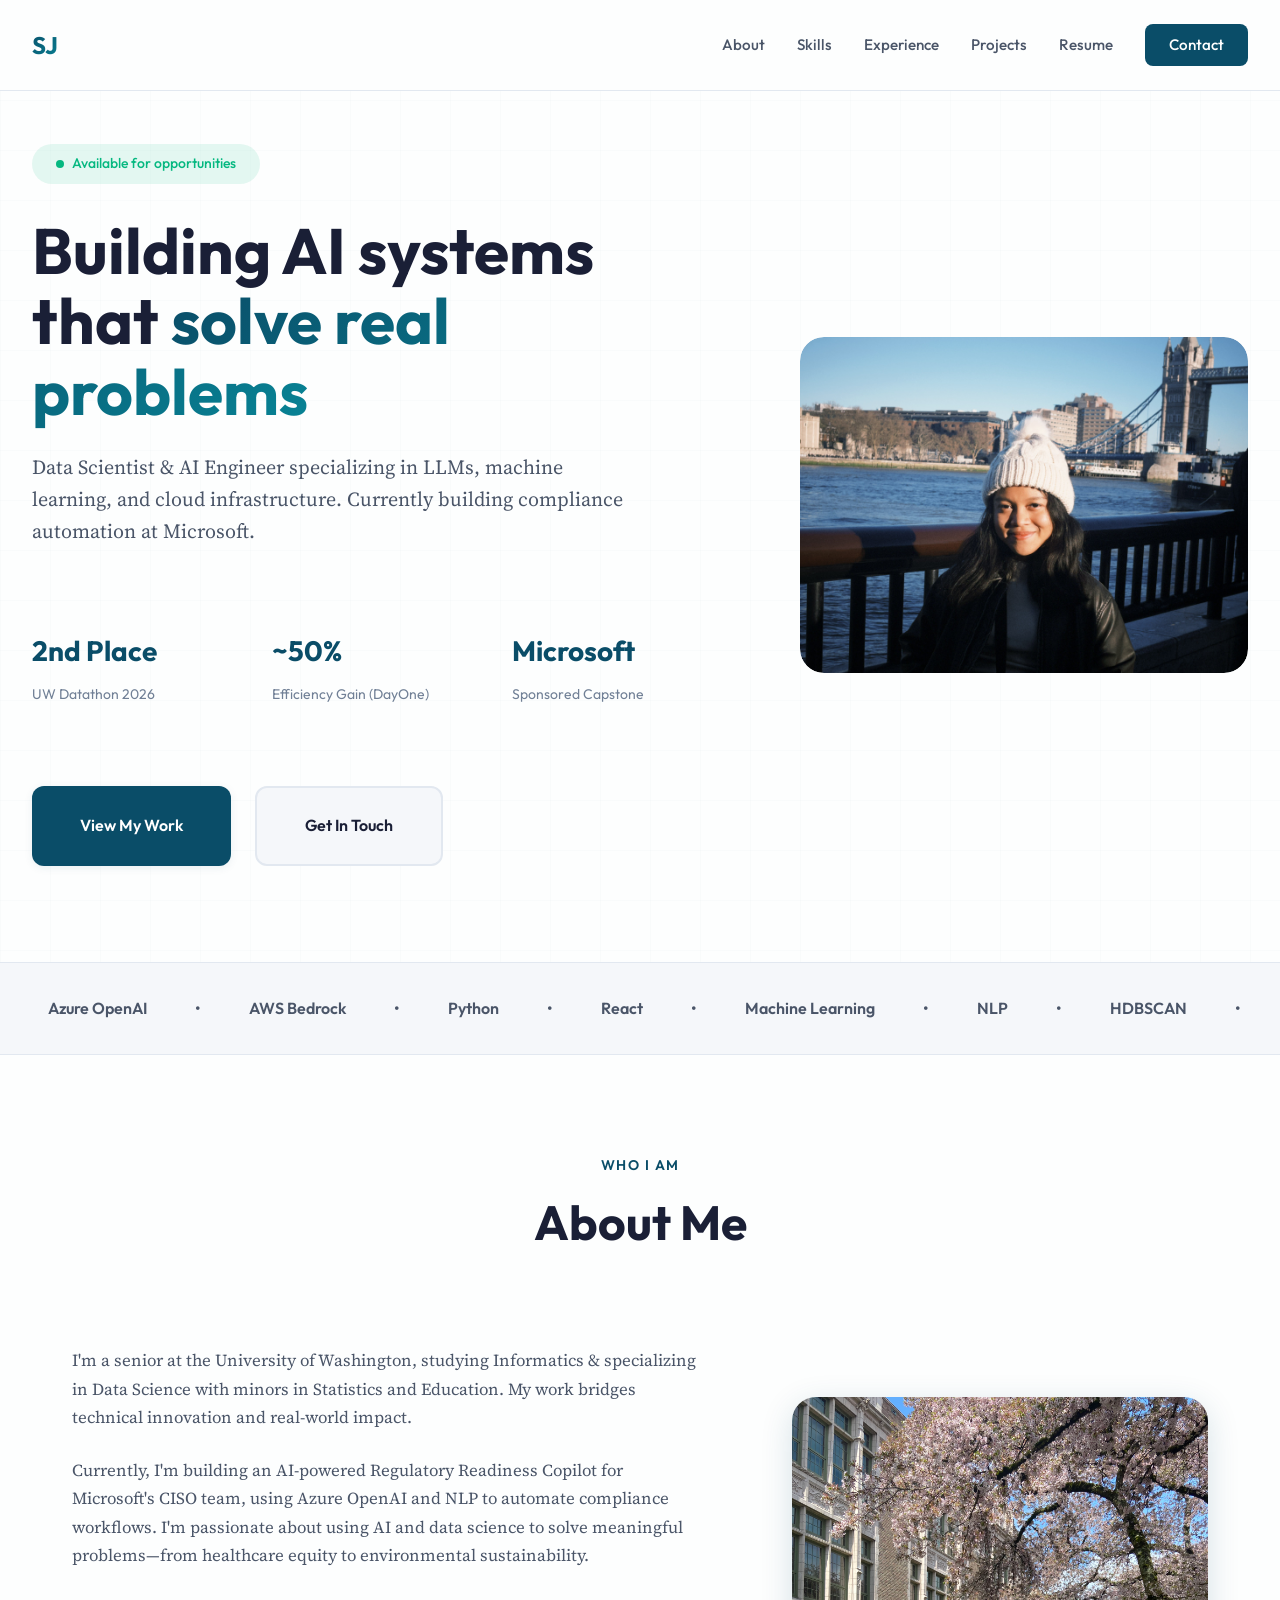
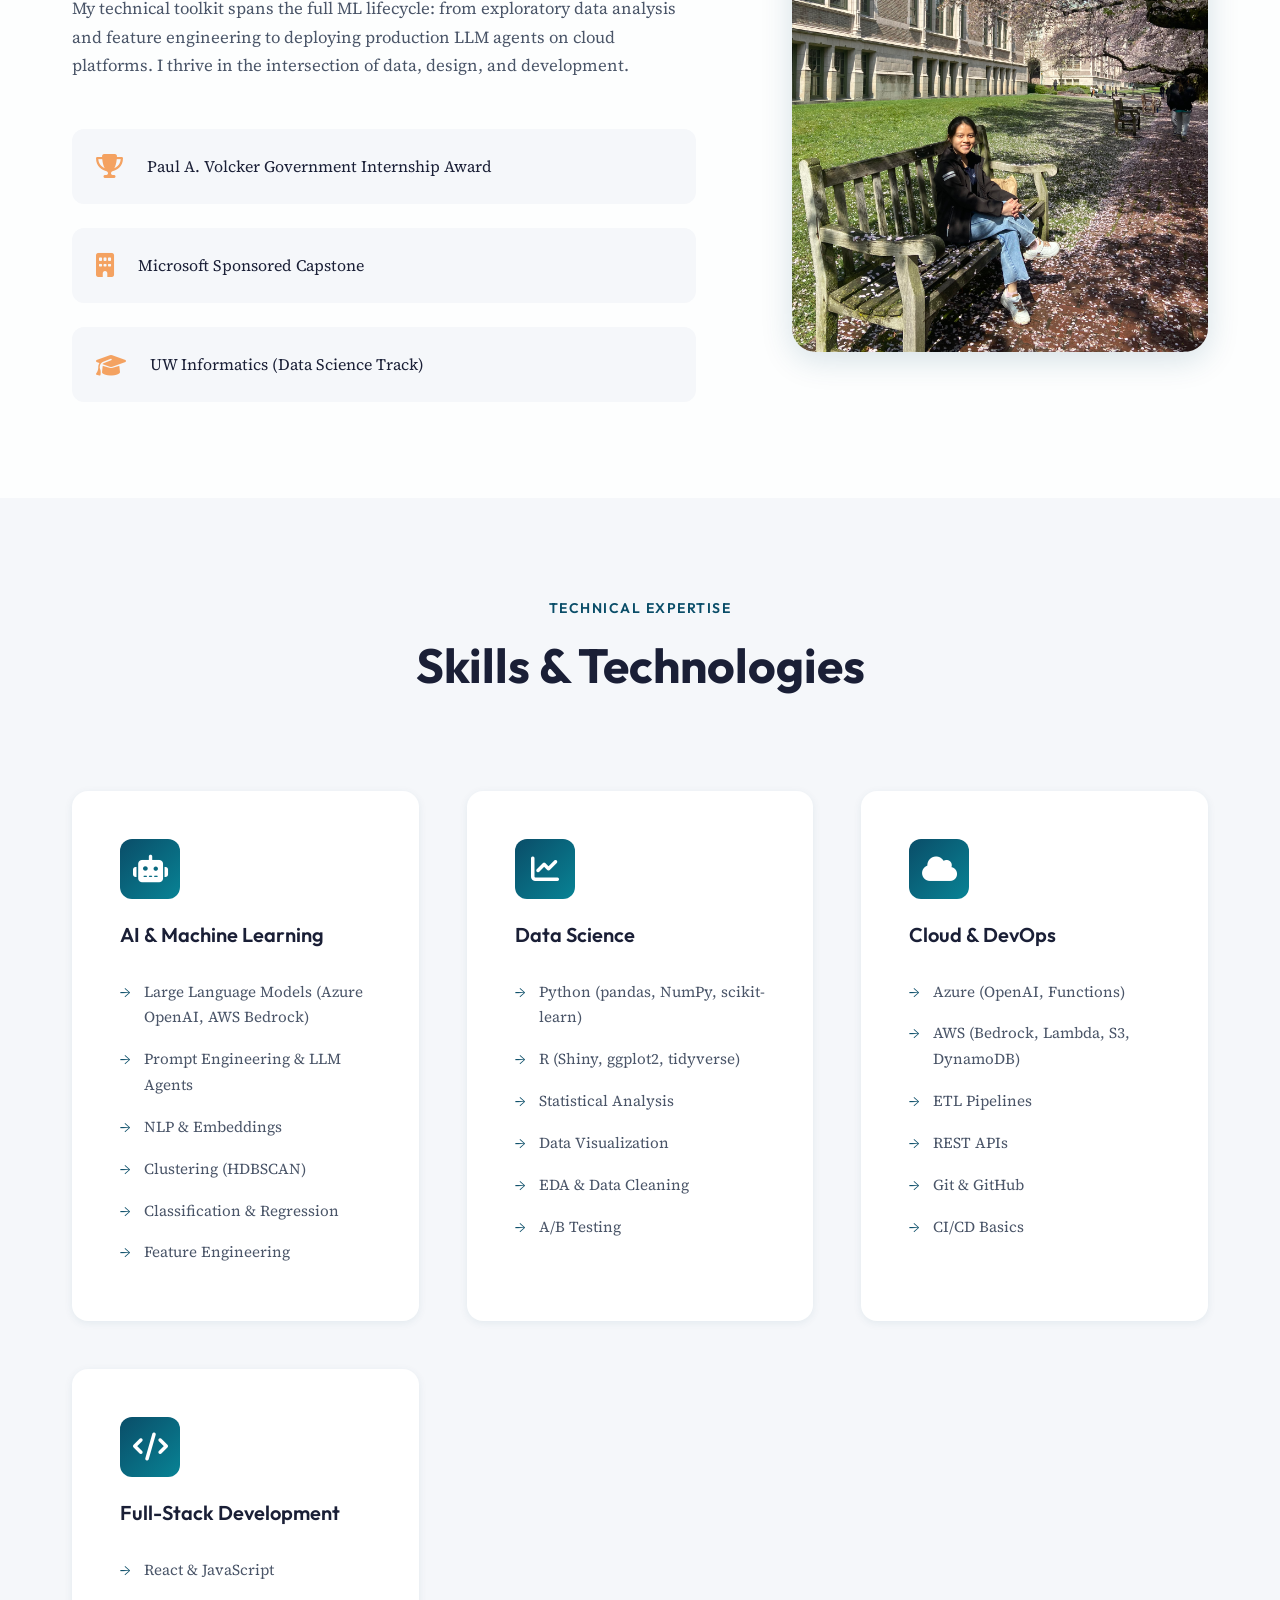
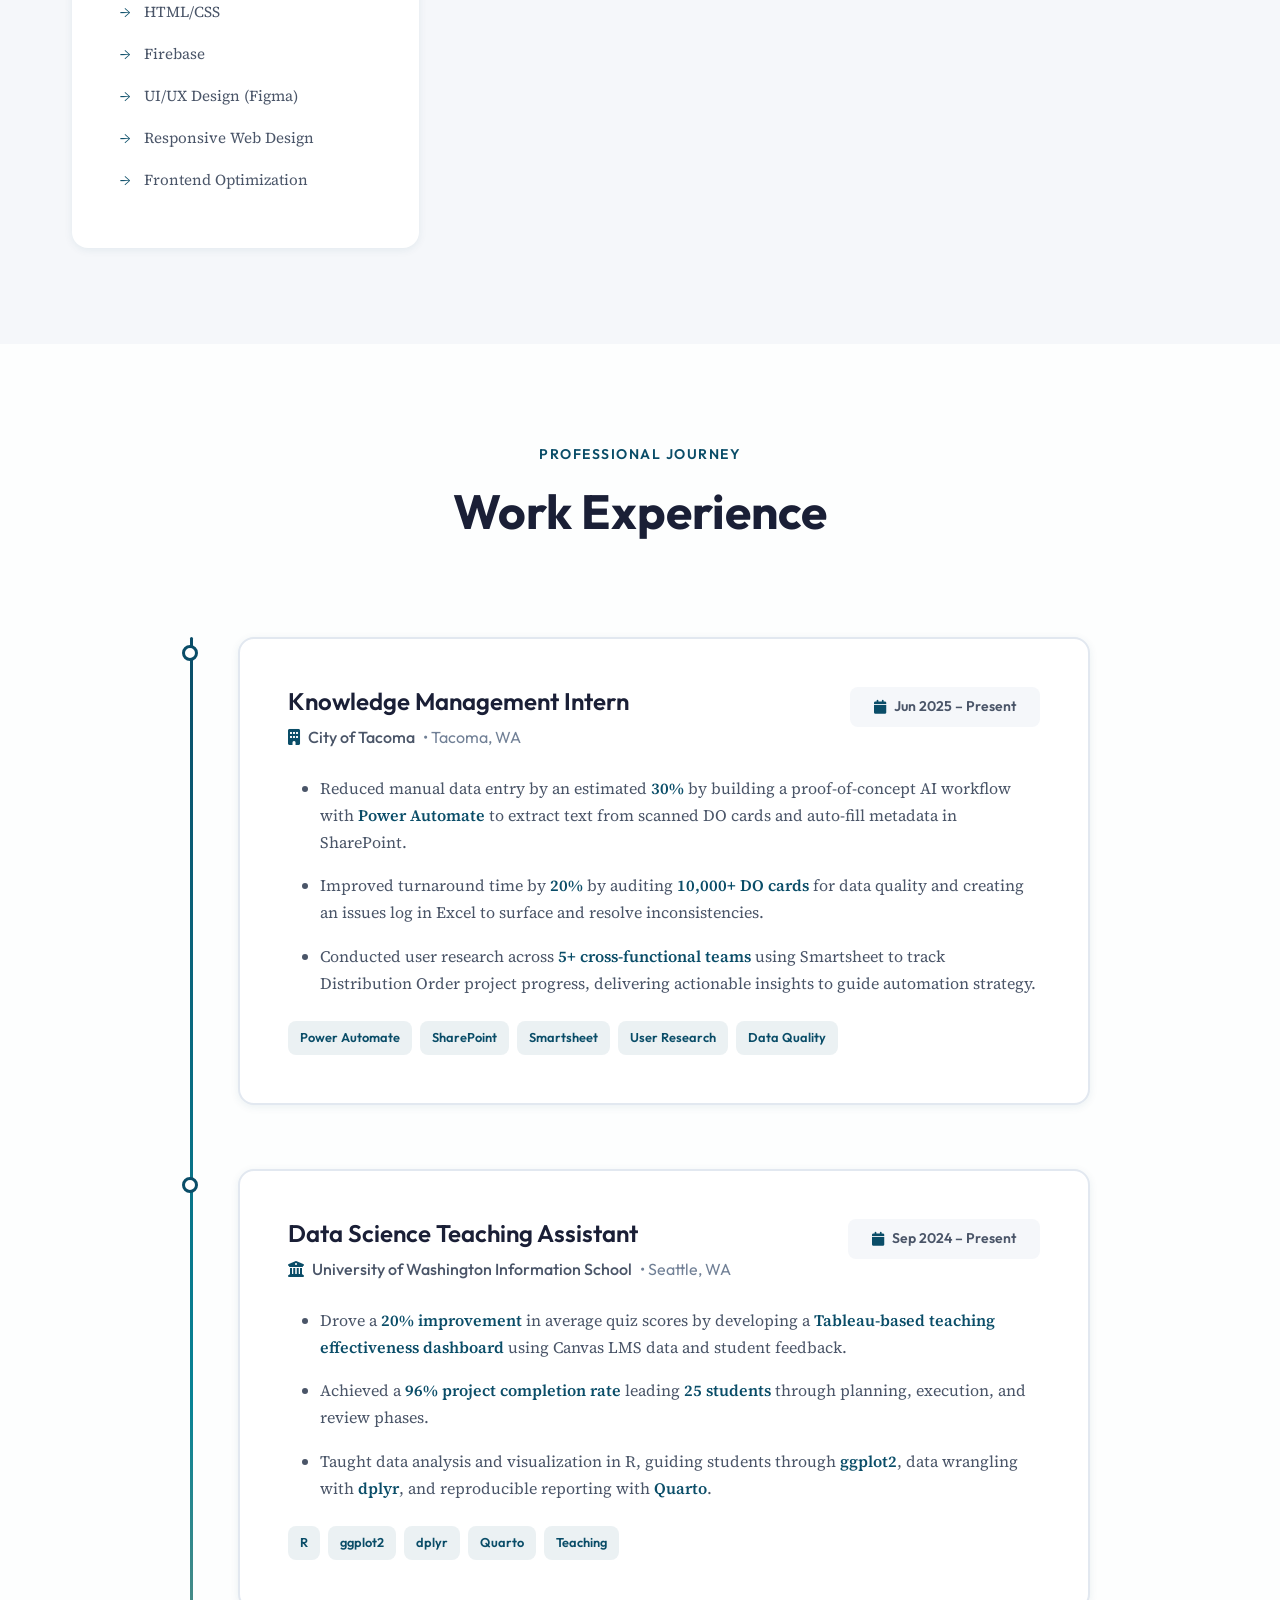
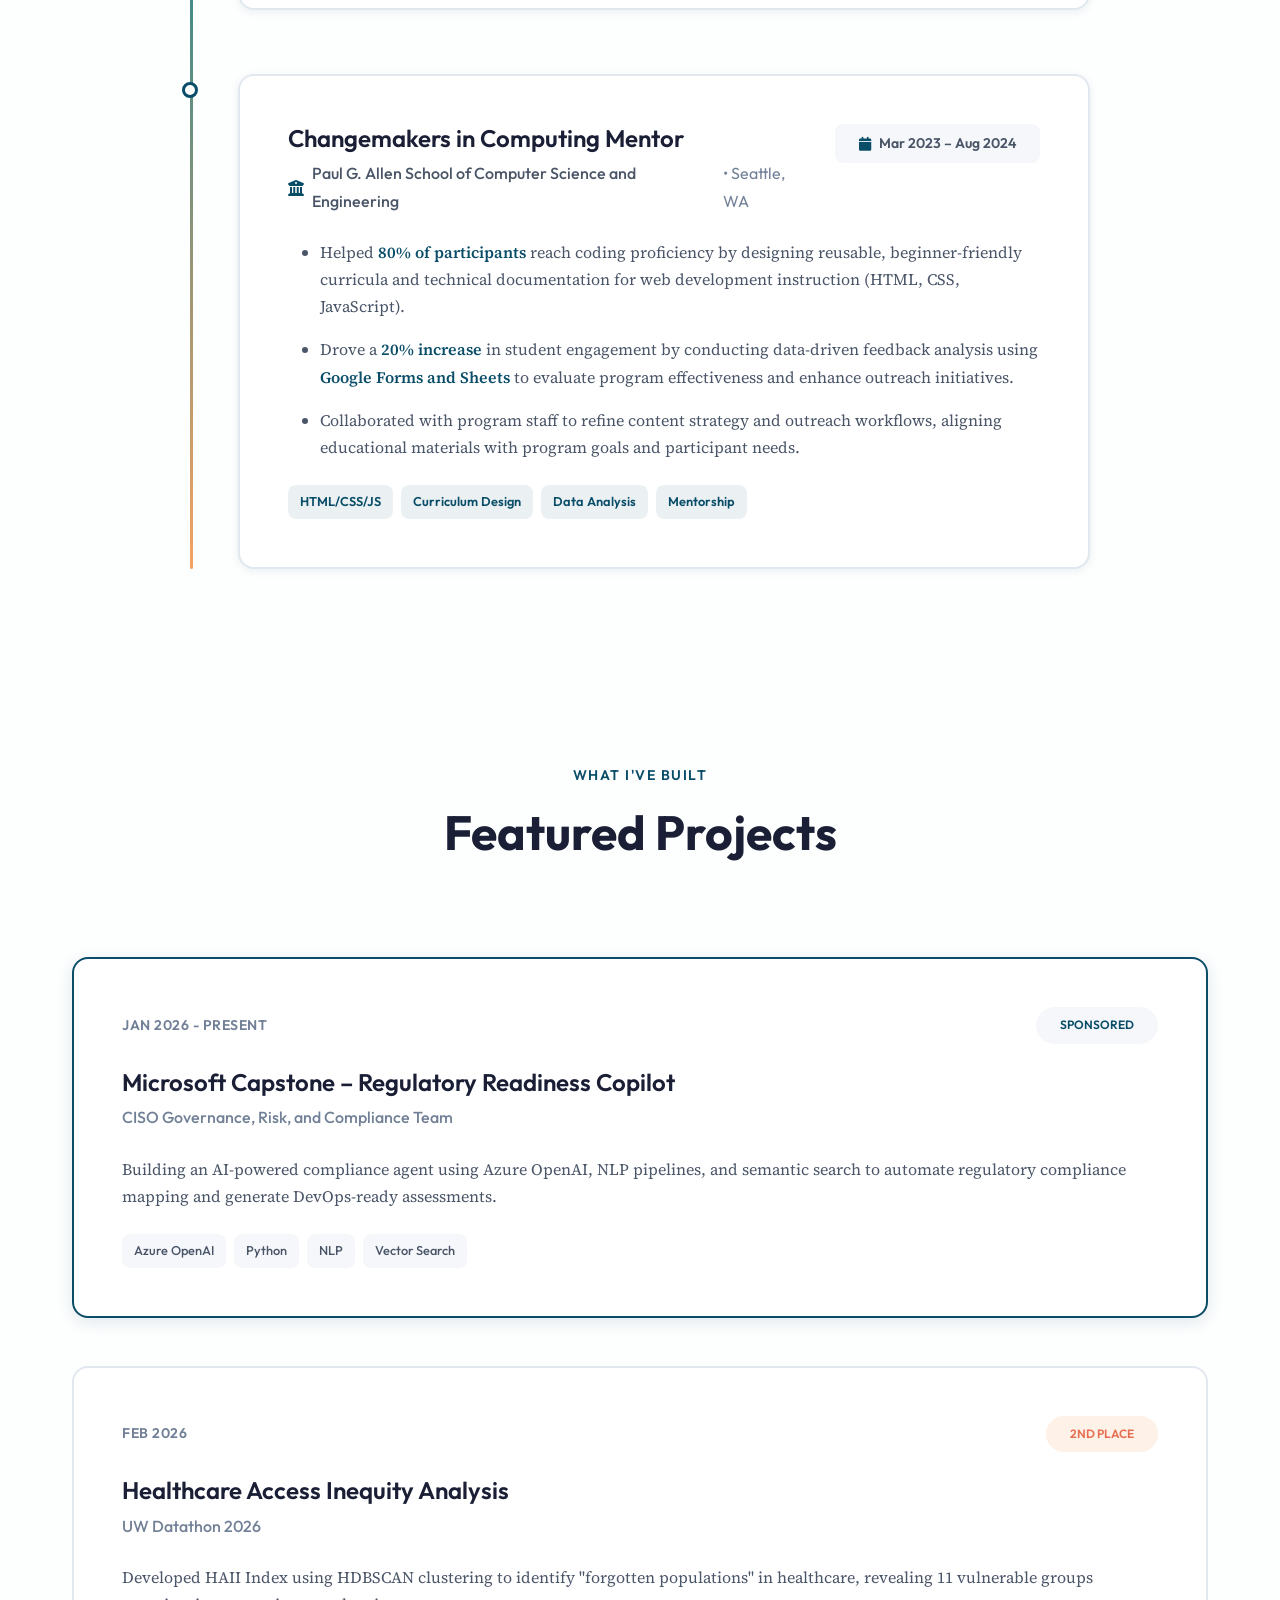
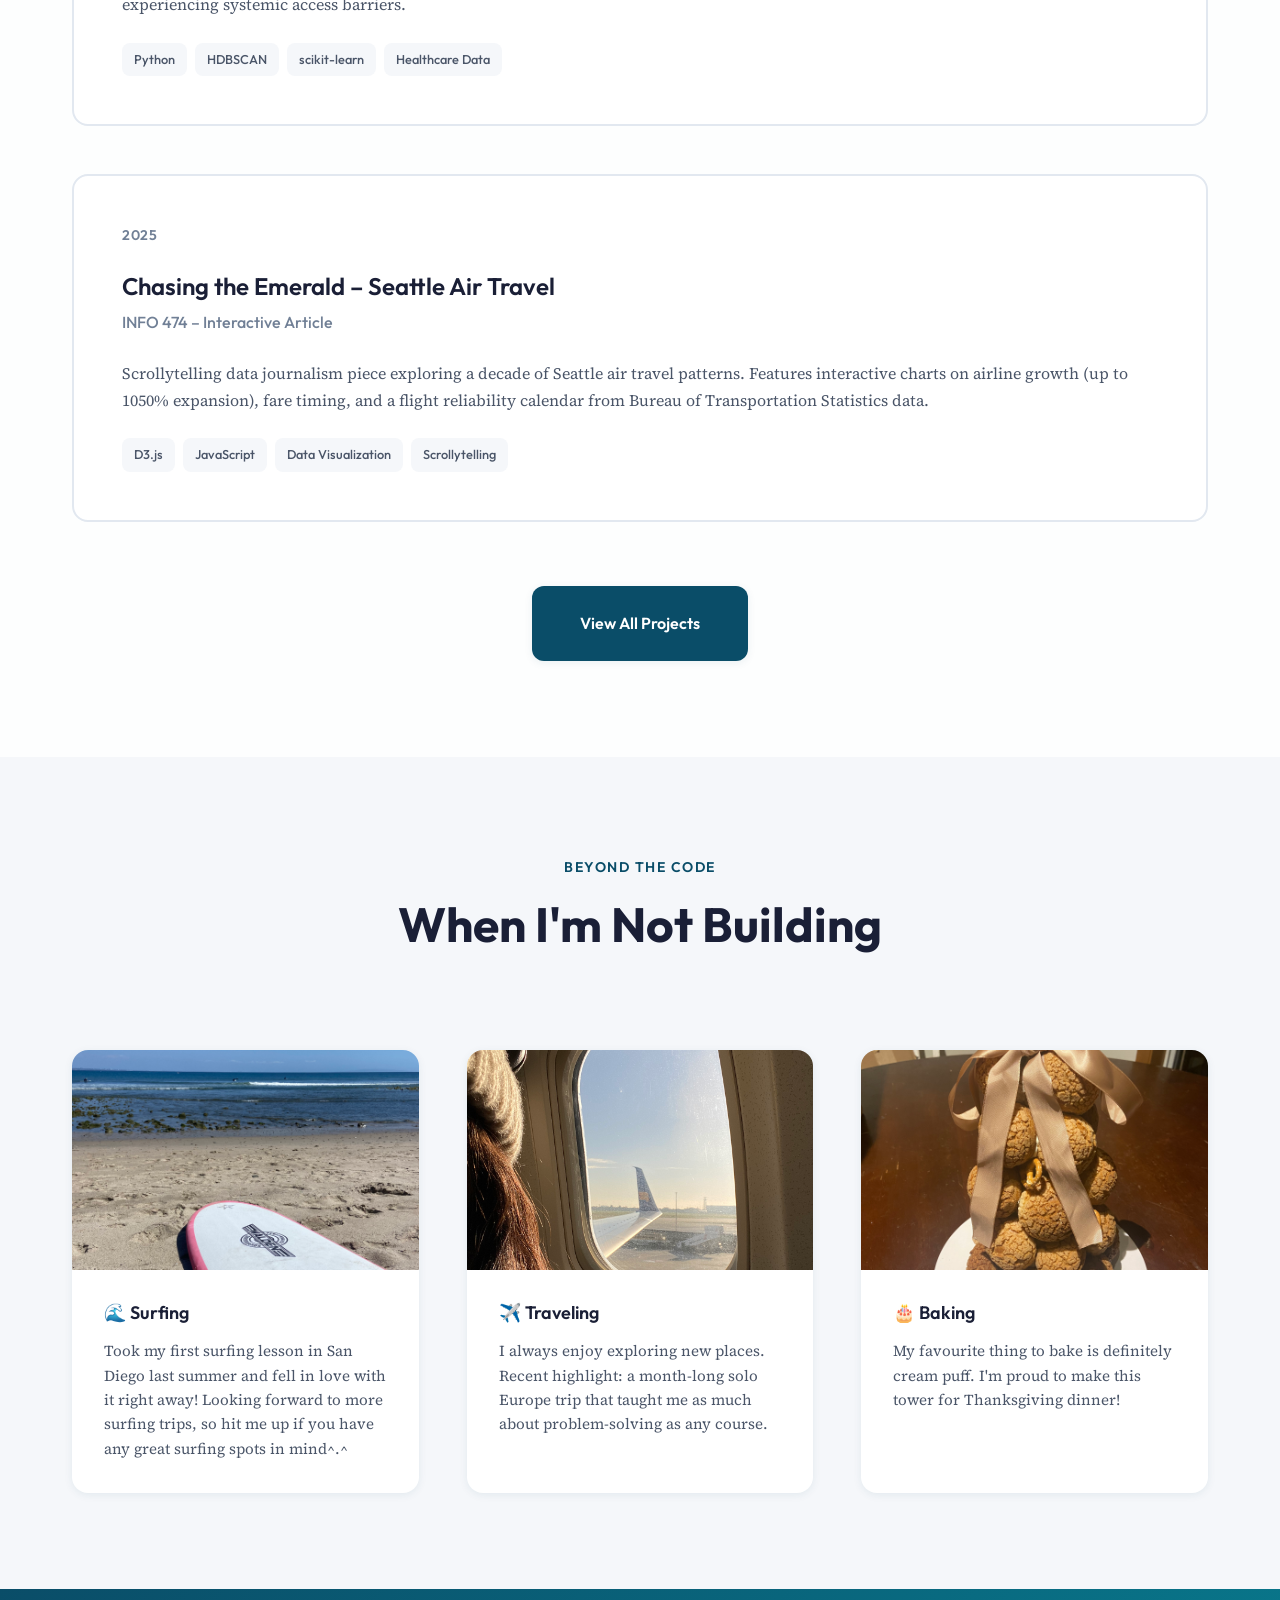
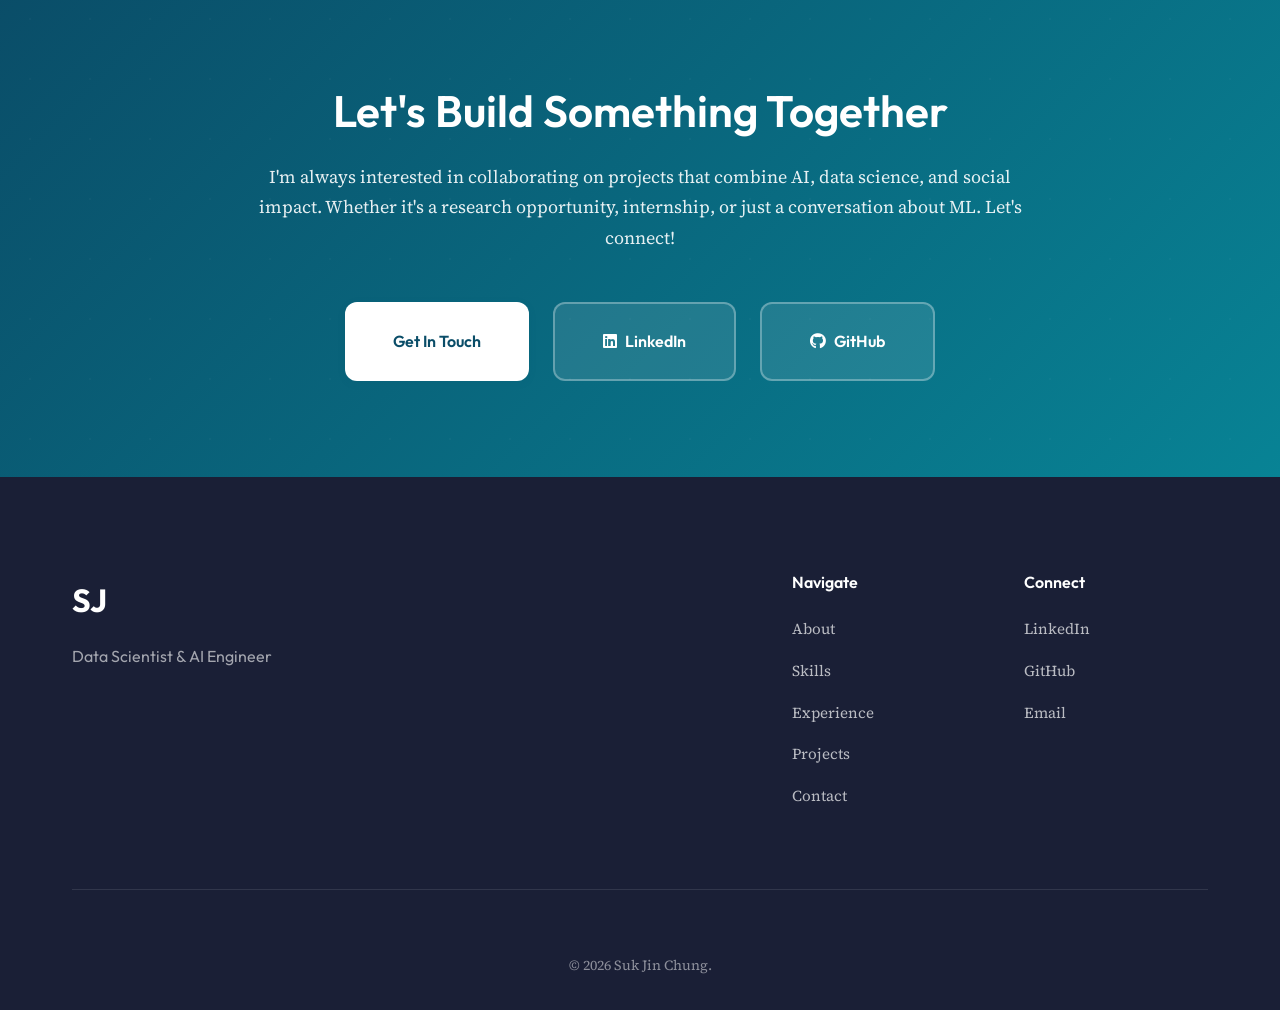
==== commit b9e5e072: "update feedbacks" ====
--- a/index.html
+++ b/index.html
@@ -258,16 +258,16 @@
                             </div>
                         </div>
                         <ul class="responsibilities">
-                            <li>Conducted user research across <strong>5+ cross-functional teams</strong>, using Smartsheet to track Distribution Order project progress and delivering actionable insights to guide automation strategy.</li>
-                            <li>Built a proof-of-concept AI workflow with <strong>Power Automate</strong> to extract text from scanned DO cards and auto-fill metadata in SharePoint, cutting manual data entry by an estimated <strong>30%</strong>.</li>
-                            <li>Audited <strong>10,000+ DO cards</strong> for data quality and logged inconsistencies in Excel, resulting in a <strong>20% improvement</strong> in turnaround time.</li>
+                            <li>Reduced manual data entry by an estimated <strong>30%</strong> by building a proof-of-concept AI workflow with <strong>Power Automate</strong> to extract text from scanned DO cards and auto-fill metadata in SharePoint.</li>
+                            <li>Improved turnaround time by <strong>20%</strong> by auditing <strong>10,000+ DO cards</strong> for data quality and creating an issues log in Excel to surface and resolve inconsistencies.</li>
+                            <li>Conducted user research across <strong>5+ cross-functional teams</strong> using Smartsheet to track Distribution Order project progress, delivering actionable insights to guide automation strategy.</li>
                         </ul>
                         <div class="experience-tags">
-                            <span class="tag">Excel</span>
+                            <span class="tag">Power Automate</span>
                             <span class="tag">SharePoint</span>
                             <span class="tag">Smartsheet</span>
                             <span class="tag">User Research</span>
-                            <span class="tag">Quality Assurance</span>
+                            <span class="tag">Data Quality</span>
                         </div>
                     </div>
                 </div>
@@ -291,15 +291,16 @@
                             </div>
                         </div>
                         <ul class="responsibilities">
+                            <li>Drove a <strong>20% improvement</strong> in average quiz scores by developing a <strong>Tableau-based teaching effectiveness dashboard</strong> using Canvas LMS data and student feedback.</li>
+                            <li>Achieved a <strong>96% project completion rate</strong> leading <strong>25 students</strong> through planning, execution, and review phases.</li>
                             <li>Taught data analysis and visualization in R, guiding students through <strong>ggplot2</strong>, data wrangling with <strong>dplyr</strong>, and reproducible reporting with <strong>Quarto</strong>.</li>
-                            <li>Led <strong>25 students</strong> through planning, execution, and review phases, achieving a <strong>96% project completion rate</strong>.</li>
-                            <li>Developed a <strong>Tableau-based teaching effectiveness analytics dashboard</strong> using Canvas LMS data and student feedback, driving a <strong>20% improvement</strong> in average quiz scores.</li>
                         </ul>
                         <div class="experience-tags">
-                            <span class="tag">Project Management</span>
-                            <span class="tag">Data Analysis</span>
-                            <span class="tag">Data Visualization</span>
-                            <span class="tag">Basic Statistics</span>
+                            <span class="tag">R</span>
+                            <span class="tag">ggplot2</span>
+                            <span class="tag">dplyr</span>
+                            <span class="tag">Quarto</span>
+                            <span class="tag">Teaching</span>
                         </div>
                     </div>
                 </div>
@@ -323,14 +324,14 @@
                             </div>
                         </div>
                         <ul class="responsibilities">
-                            <li>Designed reusable, beginner-friendly curricula and technical documentation for basic web development instruction (HTML, CSS, JavaScript), helping <strong>80% of participants</strong> reach coding proficiency.</li>
-                            <li>Conducted data-driven feedback analysis using <strong>Google Forms and Sheets</strong> with staff to evaluate program effectiveness and enhance outreach initiatives, resulting in a <strong>20% increase</strong> in student engagement.</li>
+                            <li>Helped <strong>80% of participants</strong> reach coding proficiency by designing reusable, beginner-friendly curricula and technical documentation for web development instruction (HTML, CSS, JavaScript).</li>
+                            <li>Drove a <strong>20% increase</strong> in student engagement by conducting data-driven feedback analysis using <strong>Google Forms and Sheets</strong> to evaluate program effectiveness and enhance outreach initiatives.</li>
                             <li>Collaborated with program staff to refine content strategy and outreach workflows, aligning educational materials with program goals and participant needs.</li>
                         </ul>
                         <div class="experience-tags">
                             <span class="tag">HTML/CSS/JS</span>
                             <span class="tag">Curriculum Design</span>
-                            <span class="tag">Program Outreach</span>
+                            <span class="tag">Data Analysis</span>
                             <span class="tag">Mentorship</span>
                         </div>
                     </div>
